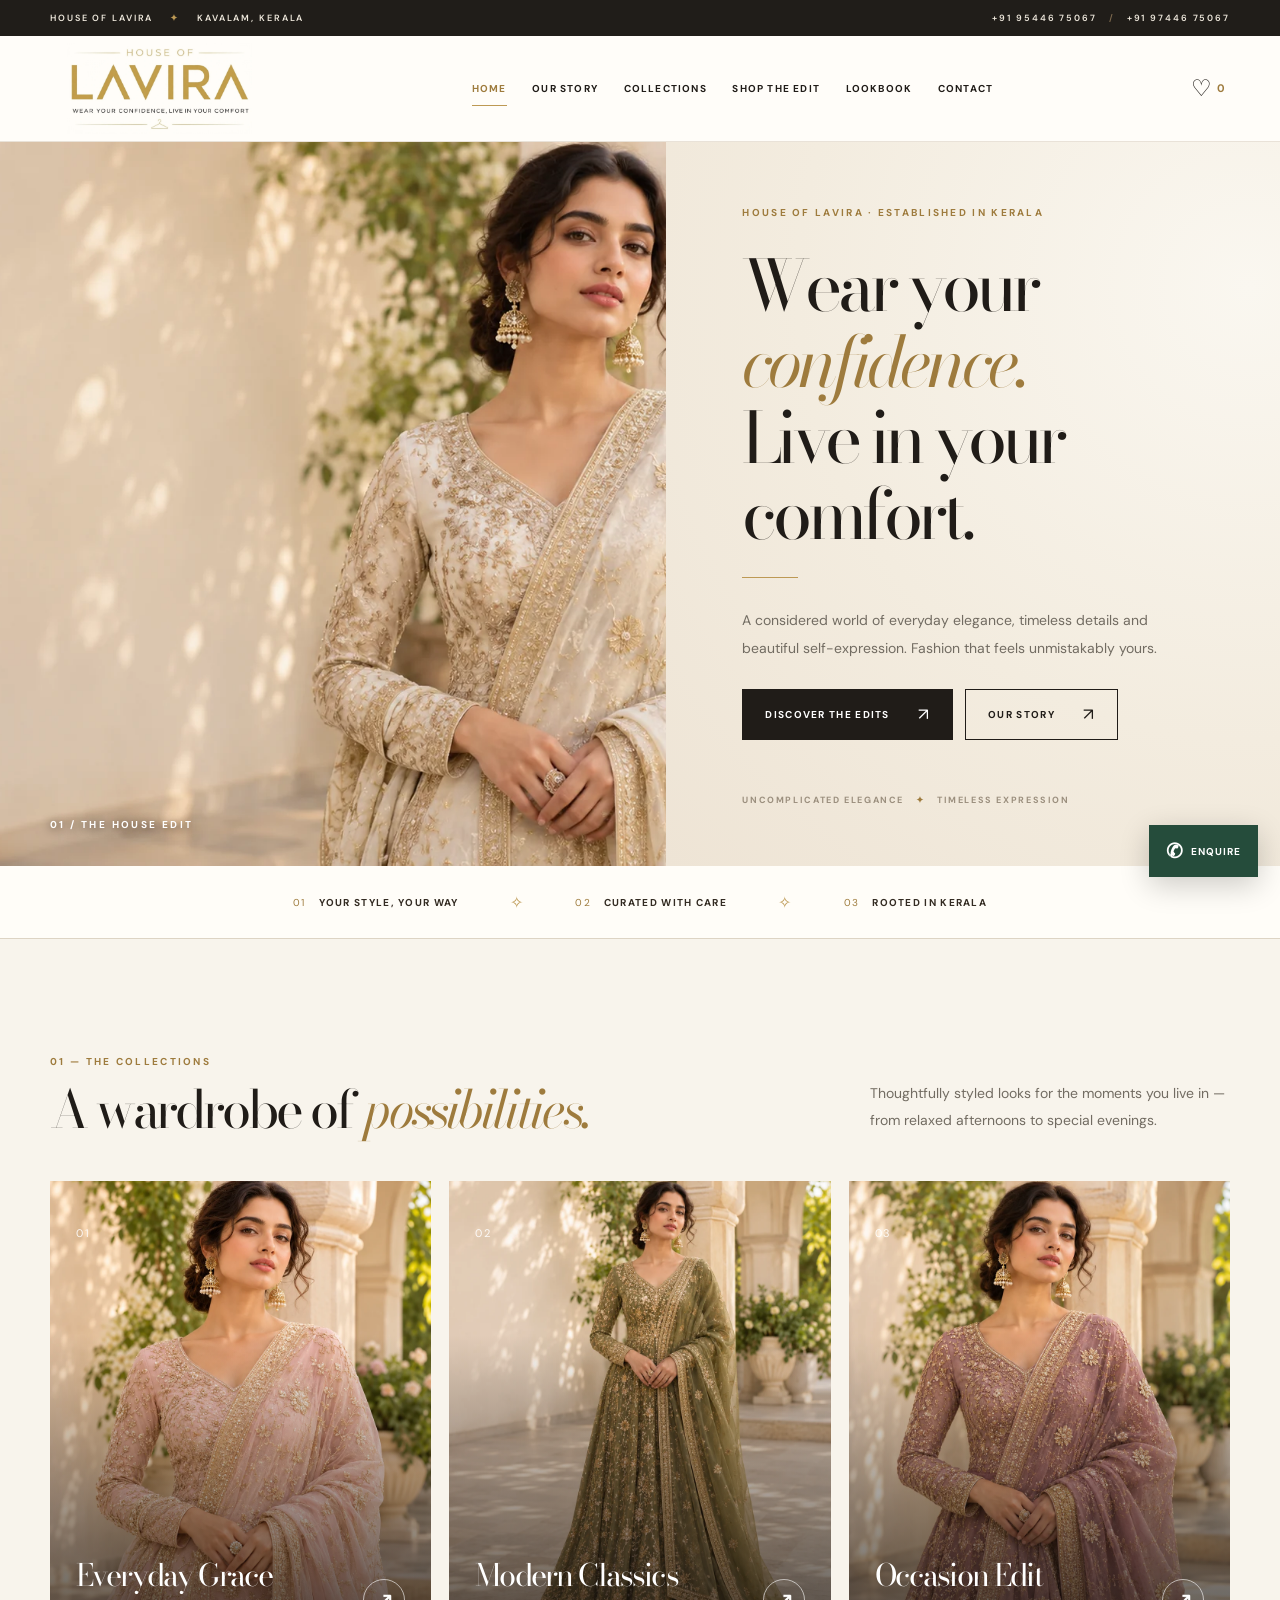
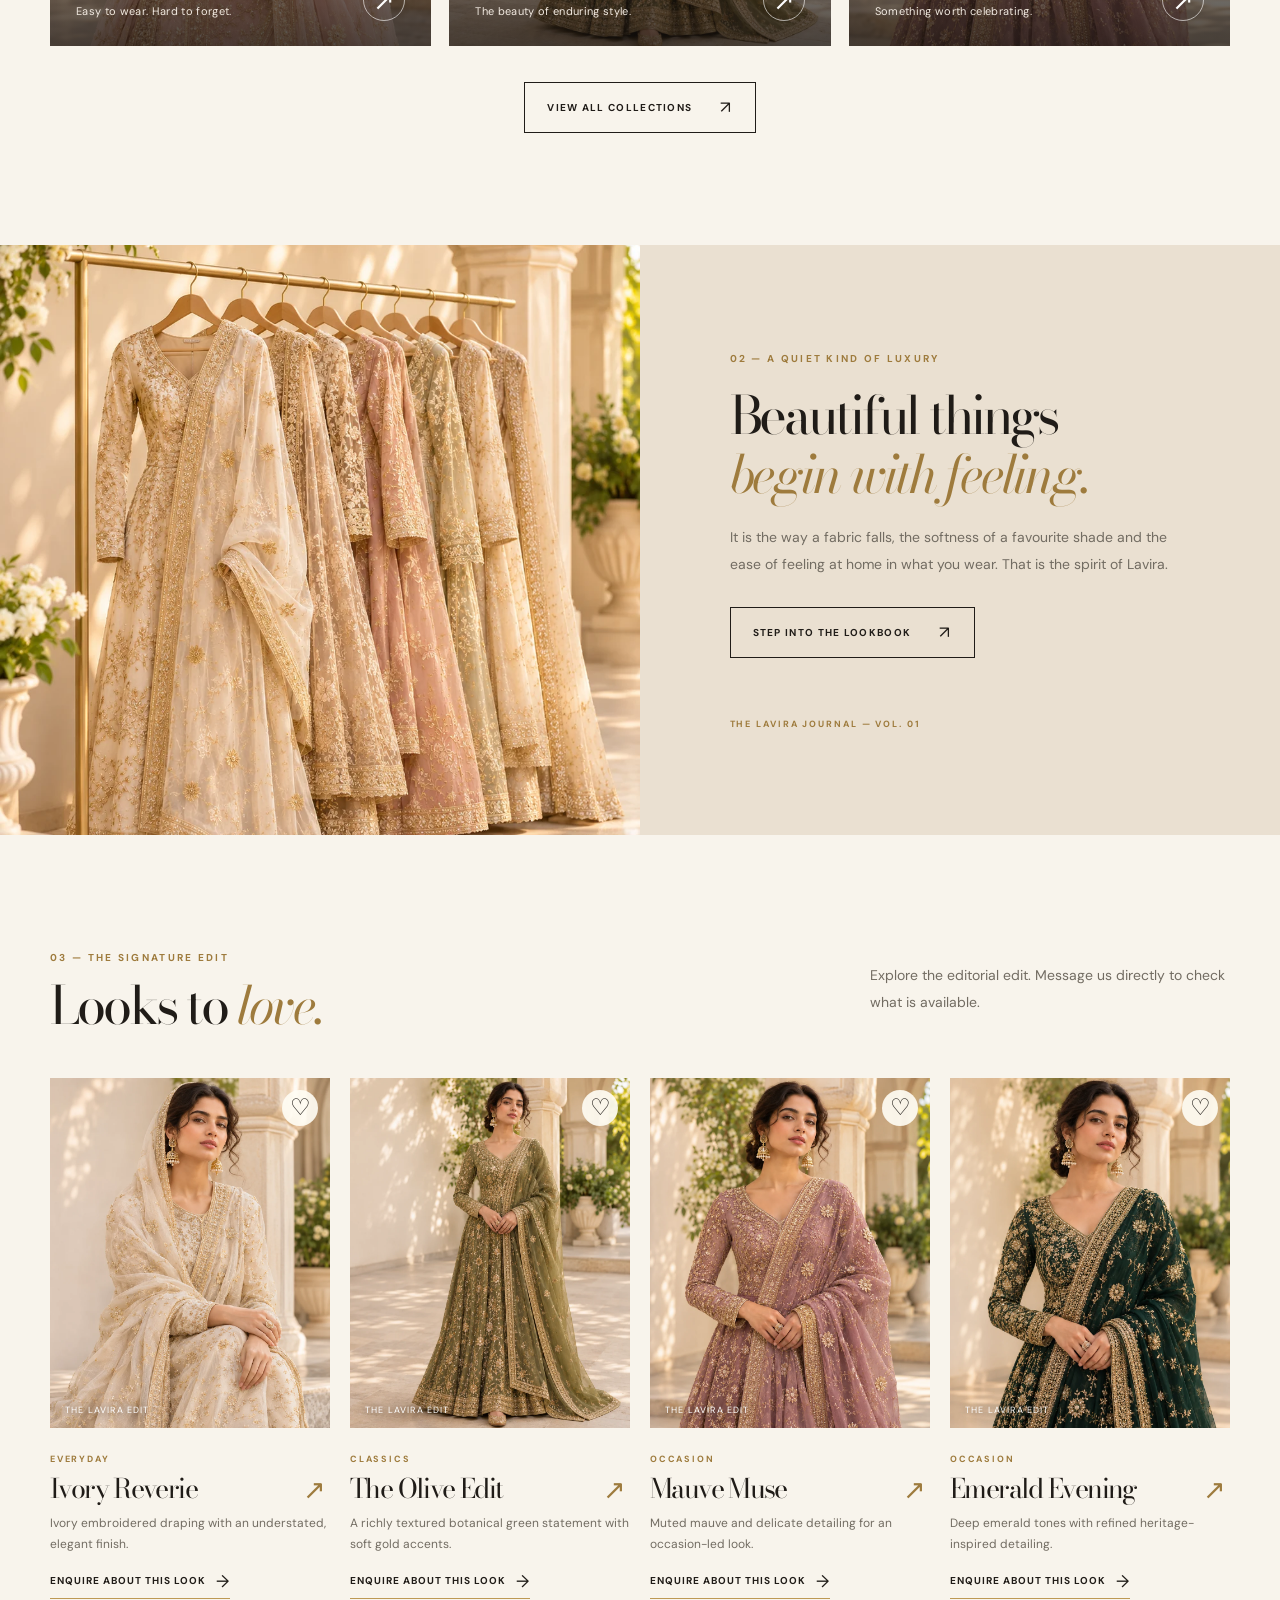
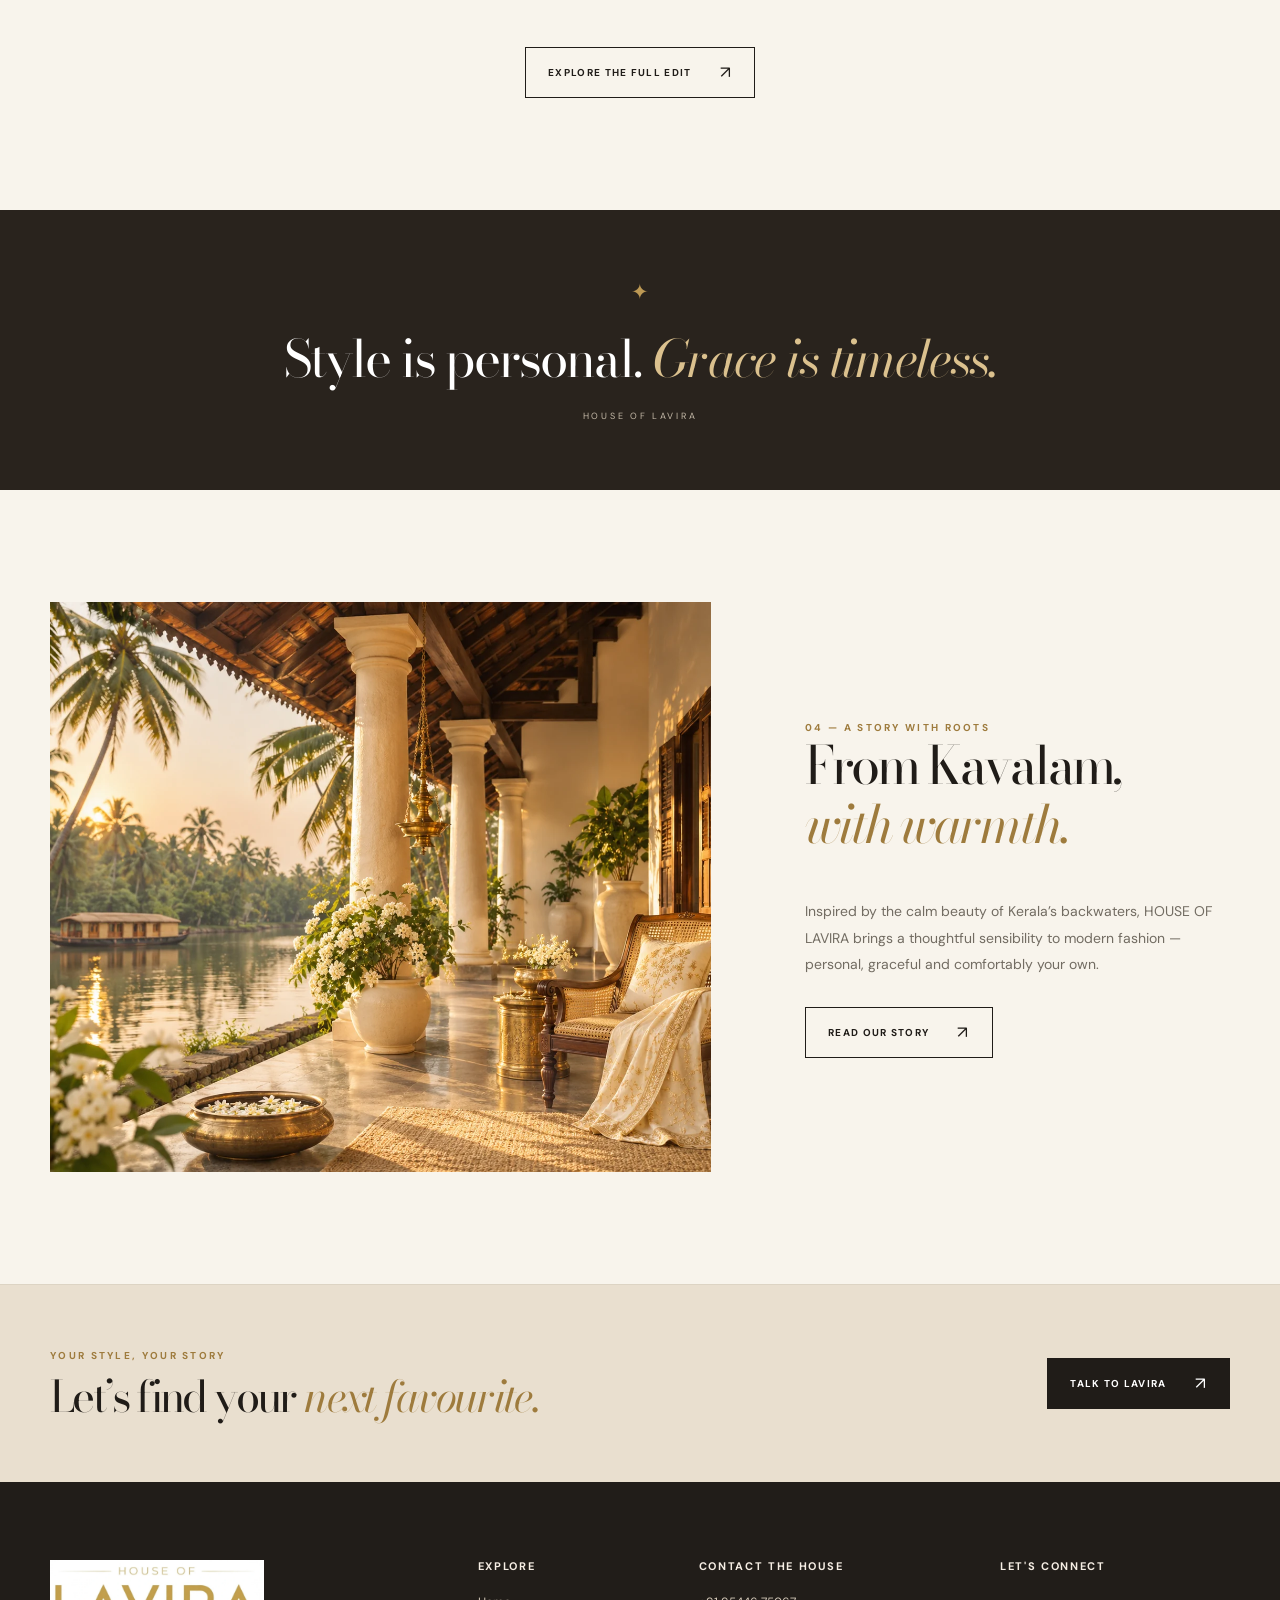
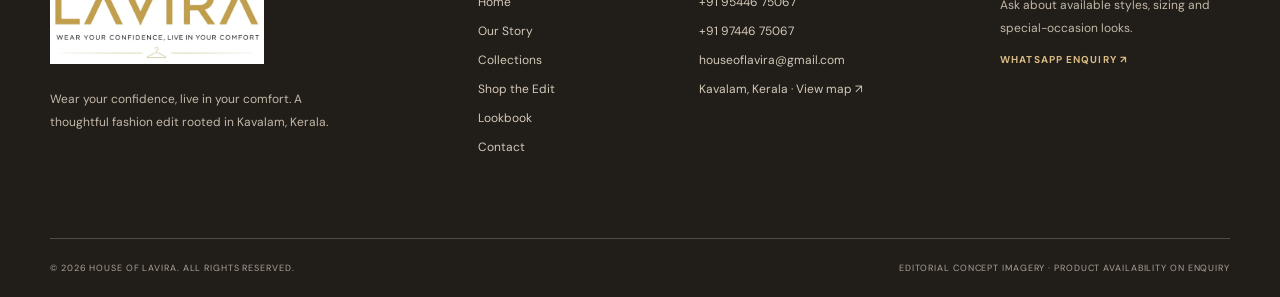
==== index.html @ 4196fe09 "Add files via upload" ====
<!doctype html><html lang="en"><head>
 <meta charset="utf-8"><meta name="viewport" content="width=device-width, initial-scale=1"><meta name="theme-color" content="#f8f4ec">
 <meta name="description" content="Discover the refined fashion edit of HOUSE OF LAVIRA, rooted in Kavalam, Kerala."><title>Wear Your Confidence, Live in Your Comfort · HOUSE OF LAVIRA</title>
 <link rel="icon" href="assets/favicon.png" type="image/png"><link rel="preconnect" href="https://fonts.googleapis.com"><link rel="preconnect" href="https://fonts.gstatic.com" crossorigin>
 <link href="https://fonts.googleapis.com/css2?family=Bodoni+Moda:ital,opsz,wght@0,6..96,400;0,6..96,500;0,6..96,600;1,6..96,400;1,6..96,500&family=DM+Sans:wght@400;500;600;700&display=swap" rel="stylesheet">
 <link rel="stylesheet" href="assets/style.css"><script src="assets/site.js" defer></script>
 </head><body data-page="home"><a class="skip" href="#main">Skip to content</a>
 <div class="announcement"><span>HOUSE OF LAVIRA <i>✦</i> KAVALAM, KERALA</span><span class="announcement-right"><a href="tel:+919544675067">+91 95446 75067</a><span class="announcement-sep">/</span><a href="tel:+919744675067">+91 97446 75067</a></span></div>
 <header class="site-header"><div class="shell header-inner">
 <a class="brand" href="index.html" aria-label="House of Lavira — Home"><img src="assets/lavira-logo.webp" alt="House of Lavira — Wear your confidence, live in your comfort" width="252" height="113"></a>
 <nav id="site-nav" class="nav" aria-label="Primary navigation"><a href="index.html" class="active" aria-current=page>Home</a><a href="about.html" class="" >Our Story</a><a href="collections.html" class="" >Collections</a><a href="shop.html" class="" >Shop the Edit</a><a href="lookbook.html" class="" >Lookbook</a><a href="contact.html" class="" >Contact</a></nav>
 <div class="header-actions"><a class="fav-nav" href="shop.html?favourites=1" aria-label="View saved looks" title="Saved looks">♡ <span id="fav-count">0</span></a><button type="button" class="menu-toggle" id="menu-toggle" aria-controls="site-nav" aria-expanded="false" aria-label="Open navigation"><span></span><span></span><span></span></button></div>
 </div></header><main id="main"><section class="home-hero">
 <div class="home-hero-photo"><img class="" src="assets/campaign.webp" alt="Woman in delicately embroidered ivory ethnic fashion, luxury editorial look" loading="eager" decoding="async" fetchpriority="high"><span class="hero-image-caption">01 / THE HOUSE EDIT</span></div>
 <div class="home-hero-copy"><div class="hero-copy-inner"><span class="eyebrow">HOUSE OF LAVIRA · ESTABLISHED IN KERALA</span><h1>Wear your <em>confidence.</em><br>Live in your comfort.</h1><div class="gold-line"></div><p>A considered world of everyday elegance, timeless details and beautiful self-expression. Fashion that feels unmistakably yours.</p><div class="button-row"><a class="btn btn--dark" href="collections.html">Discover the edits<span aria-hidden="true">↗</span></a><a class="btn btn--outline" href="about.html">Our story<span aria-hidden="true">↗</span></a></div><span class="hero-bottom">UNCOMPLICATED ELEGANCE <span>✦</span> TIMELESS EXPRESSION</span></div></div>
 </section>
 <div class="promise-bar"><span>01 <strong>YOUR STYLE, YOUR WAY</strong></span><i>✧</i><span>02 <strong>CURATED WITH CARE</strong></span><i>✧</i><span>03 <strong>ROOTED IN KERALA</strong></span></div>
 <section class="section shell home-collection"><div class="section-head"><div><span class="eyebrow">01 — THE COLLECTIONS</span><h2>A wardrobe of <em>possibilities.</em></h2></div><p>Thoughtfully styled looks for the moments you live in — from relaxed afternoons to special evenings.</p></div><div class="three-collections">
 <a class="collection-tile" href="shop.html?category=everyday"><div class="collection-tile-photo"><img class="" src="assets/blush.webp" alt="Everyday Grace editorial fashion image" loading="lazy" decoding="async" ></div><div class="collection-tile-overlay"><span class="number">01</span><div><h3>Everyday Grace</h3><p>Easy to wear. Hard to forget.</p></div><span class="circle-arrow" aria-hidden="true">↗</span></div></a>
 <a class="collection-tile" href="shop.html?category=classics"><div class="collection-tile-photo"><img class="" src="assets/olive.webp" alt="Modern Classics editorial fashion image" loading="lazy" decoding="async" ></div><div class="collection-tile-overlay"><span class="number">02</span><div><h3>Modern Classics</h3><p>The beauty of enduring style.</p></div><span class="circle-arrow" aria-hidden="true">↗</span></div></a>
 <a class="collection-tile" href="shop.html?category=occasion"><div class="collection-tile-photo"><img class="" src="assets/mauve.webp" alt="Occasion Edit editorial fashion image" loading="lazy" decoding="async" ></div><div class="collection-tile-overlay"><span class="number">03</span><div><h3>Occasion Edit</h3><p>Something worth celebrating.</p></div><span class="circle-arrow" aria-hidden="true">↗</span></div></a>
 </div><div class="section-action"><a class="btn btn--outline" href="collections.html">View all collections<span aria-hidden="true">↗</span></a></div></section>
 <section class="editorial-band"><div class="editorial-image"><img class="" src="assets/atelier.webp" alt="Warm cream and gold embroidered garments on a boutique rack" loading="lazy" decoding="async" ></div><div class="editorial-copy"><span class="eyebrow">02 — A QUIET KIND OF LUXURY</span><h2>Beautiful things<br><em>begin with feeling.</em></h2><p>It is the way a fabric falls, the softness of a favourite shade and the ease of feeling at home in what you wear. That is the spirit of Lavira.</p><a class="btn btn--outline" href="lookbook.html">Step into the lookbook<span aria-hidden="true">↗</span></a><span class="editorial-mark">THE LAVIRA JOURNAL — VOL. 01</span></div></section>
 <section class="section shell"><div class="section-head section-head--middle"><div><span class="eyebrow">03 — THE SIGNATURE EDIT</span><h2>Looks to <em>love.</em></h2></div><p>Explore the editorial edit. Message us directly to check what is available.</p></div><div class="product-row"><article class="product" data-id="ivory" data-category="everyday" data-name="ivory reverie" data-index="0">
 <div class="product-media"><img class="" src="assets/ivory.webp" alt="Concept editorial photograph for Ivory Reverie" loading="lazy" decoding="async" ><span class="product-kicker">THE LAVIRA EDIT</span><button class="heart" type="button" data-heart="ivory" aria-label="Save Ivory Reverie" aria-pressed="false">♡</button></div>
 <div class="product-content"><span class="product-type">everyday</span><div class="product-name-row"><h3>Ivory Reverie</h3><button type="button" class="quick" data-preview="ivory" aria-label="Preview Ivory Reverie">↗</button></div><p>Ivory embroidered draping with an understated, elegant finish.</p><a class="enquire-link" href="https://wa.me/919544675067?text=Hello%20House%20of%20Lavira%2C%20I%20would%20like%20to%20enquire%20about%20Ivory%20Reverie.%20Please%20share%20current%20availability%2C%20sizes%20and%20prices." target="_blank" rel="noopener noreferrer">Enquire about this look <span aria-hidden="true">→</span></a></div>
 </article><article class="product" data-id="olive" data-category="classics" data-name="the olive edit" data-index="1">
 <div class="product-media"><img class="" src="assets/olive.webp" alt="Concept editorial photograph for The Olive Edit" loading="lazy" decoding="async" ><span class="product-kicker">THE LAVIRA EDIT</span><button class="heart" type="button" data-heart="olive" aria-label="Save The Olive Edit" aria-pressed="false">♡</button></div>
 <div class="product-content"><span class="product-type">classics</span><div class="product-name-row"><h3>The Olive Edit</h3><button type="button" class="quick" data-preview="olive" aria-label="Preview The Olive Edit">↗</button></div><p>A richly textured botanical green statement with soft gold accents.</p><a class="enquire-link" href="https://wa.me/919544675067?text=Hello%20House%20of%20Lavira%2C%20I%20would%20like%20to%20enquire%20about%20The%20Olive%20Edit.%20Please%20share%20current%20availability%2C%20sizes%20and%20prices." target="_blank" rel="noopener noreferrer">Enquire about this look <span aria-hidden="true">→</span></a></div>
 </article><article class="product" data-id="mauve" data-category="occasion" data-name="mauve muse" data-index="2">
 <div class="product-media"><img class="" src="assets/mauve.webp" alt="Concept editorial photograph for Mauve Muse" loading="lazy" decoding="async" ><span class="product-kicker">THE LAVIRA EDIT</span><button class="heart" type="button" data-heart="mauve" aria-label="Save Mauve Muse" aria-pressed="false">♡</button></div>
 <div class="product-content"><span class="product-type">occasion</span><div class="product-name-row"><h3>Mauve Muse</h3><button type="button" class="quick" data-preview="mauve" aria-label="Preview Mauve Muse">↗</button></div><p>Muted mauve and delicate detailing for an occasion-led look.</p><a class="enquire-link" href="https://wa.me/919544675067?text=Hello%20House%20of%20Lavira%2C%20I%20would%20like%20to%20enquire%20about%20Mauve%20Muse.%20Please%20share%20current%20availability%2C%20sizes%20and%20prices." target="_blank" rel="noopener noreferrer">Enquire about this look <span aria-hidden="true">→</span></a></div>
 </article><article class="product" data-id="emerald" data-category="occasion" data-name="emerald evening" data-index="3">
 <div class="product-media"><img class="" src="assets/emerald.webp" alt="Concept editorial photograph for Emerald Evening" loading="lazy" decoding="async" ><span class="product-kicker">THE LAVIRA EDIT</span><button class="heart" type="button" data-heart="emerald" aria-label="Save Emerald Evening" aria-pressed="false">♡</button></div>
 <div class="product-content"><span class="product-type">occasion</span><div class="product-name-row"><h3>Emerald Evening</h3><button type="button" class="quick" data-preview="emerald" aria-label="Preview Emerald Evening">↗</button></div><p>Deep emerald tones with refined heritage-inspired detailing.</p><a class="enquire-link" href="https://wa.me/919544675067?text=Hello%20House%20of%20Lavira%2C%20I%20would%20like%20to%20enquire%20about%20Emerald%20Evening.%20Please%20share%20current%20availability%2C%20sizes%20and%20prices." target="_blank" rel="noopener noreferrer">Enquire about this look <span aria-hidden="true">→</span></a></div>
 </article></div><div class="section-action"><a class="btn btn--outline" href="shop.html">Explore the full edit<span aria-hidden="true">↗</span></a></div></section>
 <section class="quote-banner"><div class="shell quote-inner"><span class="small-star">✦</span><p>Style is personal. <em>Grace is timeless.</em></p><span>HOUSE OF LAVIRA</span></div></section>
 <section class="section shell home-story"><div class="home-story-photo"><img class="" src="assets/heritage.webp" alt="Sunlit Kerala-inspired heritage veranda by the backwaters" loading="lazy" decoding="async" ></div><div class="home-story-copy"><span class="eyebrow">04 — A STORY WITH ROOTS</span><h2>From Kavalam,<br><em>with warmth.</em></h2><p>Inspired by the calm beauty of Kerala’s backwaters, HOUSE OF LAVIRA brings a thoughtful sensibility to modern fashion — personal, graceful and comfortably your own.</p><a class="btn btn--outline" href="about.html">Read our story<span aria-hidden="true">↗</span></a></div></section></main><section class="bottom-cta" aria-label="Enquiries"><div class="shell bottom-cta-inner"><div><span class="eyebrow">Your style, your story</span><h2>Let’s find your <em>next favourite.</em></h2></div><a class="btn btn--dark" href="contact.html">Talk to Lavira<span aria-hidden="true">↗</span></a></div></section>
 <footer class="footer"><div class="shell footer-grid">
 <div class="footer-brand"><a href="index.html" aria-label="House of Lavira home"><img src="assets/lavira-logo.webp" alt="House of Lavira logo" width="250" height="112"></a><p>Wear your confidence, live in your comfort. A thoughtful fashion edit rooted in Kavalam, Kerala.</p></div>
 <div><h3>Explore</h3><a href="index.html">Home</a><a href="about.html">Our Story</a><a href="collections.html">Collections</a><a href="shop.html">Shop the Edit</a><a href="lookbook.html">Lookbook</a><a href="contact.html">Contact</a></div>
 <div><h3>Contact the house</h3><a href="tel:+919544675067">+91 95446 75067</a><a href="tel:+919744675067">+91 97446 75067</a><a href="mailto:houseoflavira@gmail.com">houseoflavira@gmail.com</a><a href="contact.html#location">Kavalam, Kerala · View map ↗</a></div>
 <div><h3>Let's connect</h3><p>Ask about available styles, sizing and special-occasion looks.</p><a class="footer-link" href="https://wa.me/919544675067?text=Hello%20House%20of%20Lavira%2C%20I%20would%20like%20to%20enquire%20about%20your%20collections." target="_blank" rel="noopener noreferrer">WhatsApp enquiry ↗</a></div>
 </div><div class="shell footer-bottom"><span>© 2026 HOUSE OF LAVIRA. ALL RIGHTS RESERVED.</span><span>Editorial concept imagery · Product availability on enquiry</span></div></footer>
 <a class="whatsapp" href="https://wa.me/919544675067?text=Hello%20House%20of%20Lavira%2C%20I%20would%20like%20to%20enquire." target="_blank" rel="noopener noreferrer" aria-label="Chat with House of Lavira on WhatsApp"><span aria-hidden="true">✆</span><span>ENQUIRE</span></a>
 <div class="toast" id="toast" role="status" aria-live="polite"></div></body></html>
---- assets/style.css ----
:root{
 --ink:#201c18;--ink2:#332b22;--cream:#f8f4ec;--warm:#eee7da;--paper:#fffdf8;
 --gold:#bd9954;--gold-dark:#9e7b3d;--muted:#726c62;--line:#ddd4c4;--white:#fff;
 --serif:'Bodoni Moda','Didot','Times New Roman',serif;--sans:'DM Sans','Helvetica Neue',Arial,sans-serif;
 --shell:1380px;
}
*{box-sizing:border-box}
html{scroll-behavior:smooth}
body{margin:0;background:var(--cream);color:var(--ink);font-family:var(--sans);font-size:14px;-webkit-font-smoothing:antialiased}
img{max-width:100%;display:block}
a{color:inherit;text-decoration:none}
button,input,select,textarea{font:inherit}
button{cursor:pointer}
input,select,textarea{color:var(--ink)}
button, a, input, textarea, select { -webkit-tap-highlight-color:transparent; }
:focus-visible{outline:2px solid var(--gold-dark);outline-offset:4px}
[hidden]{display:none!important}
.shell{width:min(calc(100% - 100px),var(--shell));margin-inline:auto}
h1,h2,h3,p{margin-top:0}
h1,h2,h3{font-family:var(--serif);font-weight:400;letter-spacing:-.06em}
h1{font-size:clamp(58px,5.4vw,102px);line-height:1.08}
h2{font-size:clamp(40px,4.1vw,72px);line-height:1.13}
h3{font-size:29px;line-height:1.22}
h1 em,h2 em,h3 em{font-weight:400;color:var(--gold-dark)}
p{line-height:1.9;color:var(--muted)}
.eyebrow{display:inline-block;font-weight:700;letter-spacing:.23em;font-size:10px;text-transform:uppercase;color:var(--gold-dark);line-height:1.6}
.sr-only{position:absolute;width:1px;height:1px;padding:0;margin:-1px;overflow:hidden;clip:rect(0,0,0,0);white-space:nowrap;border:0}
.skip{position:absolute;top:-100px;left:20px;background:var(--paper);padding:10px;z-index:9999}.skip:focus{top:10px}
.announcement{min-height:36px;padding:8px 50px;background:#201d19;color:#eee8dc;display:flex;align-items:center;justify-content:space-between;gap:16px;text-transform:uppercase;font-size:9px;font-weight:600;letter-spacing:.21em}
.announcement i{font-style:normal;color:var(--gold);margin:0 13px}.announcement-right{display:flex;gap:12px;align-items:center}.announcement a:hover{color:#ead1a1}.announcement-sep{color:#806c50}
.site-header{height:106px;background:rgba(255,253,249,.96);position:sticky;top:0;z-index:20;border-bottom:1px solid #e9e2d8;backdrop-filter:blur(16px)}
.header-inner{height:100%;display:flex;align-items:center;gap:20px;justify-content:space-between}
.brand{display:flex;align-items:center;flex:none;width:224px}
.brand img{width:220px;height:91px;object-fit:contain;mix-blend-mode:multiply}
.nav{display:flex;align-items:center;gap:clamp(17px,2vw,34px);height:100%;justify-content:center}
.nav a{position:relative;white-space:nowrap;font-weight:700;text-transform:uppercase;letter-spacing:.12em;font-size:10px;padding:11px 0}
.nav a:after{content:'';position:absolute;left:0;right:100%;bottom:0;height:1px;background:var(--gold);transition:right .2s}
.nav a:hover,.nav a.active{color:var(--gold-dark)}.nav a:hover:after,.nav a.active:after{right:0}
.header-actions{display:flex;align-items:center;gap:12px}
.fav-nav{display:inline-flex;align-items:center;gap:5px;font-family:var(--sans);font-size:23px;line-height:1}
.fav-nav span{font-size:11px;color:var(--gold-dark);font-weight:700;min-width:13px}
.menu-toggle{display:none;background:none;border:0;padding:9px;width:38px;height:38px;flex-direction:column;justify-content:center;gap:5px}
.menu-toggle span{display:block;width:23px;height:1.5px;background:var(--ink)}
.btn{min-height:48px;display:inline-flex;align-items:center;justify-content:space-between;gap:28px;padding:16px 22px;border:1px solid var(--ink);text-transform:uppercase;letter-spacing:.13em;font-size:10px;font-weight:700;transition:all .22s ease}
.btn span{font-size:17px;line-height:1;font-weight:400}
.btn--dark{color:#fff;background:var(--ink)}.btn--dark:hover{color:var(--ink);background:transparent}
.btn--outline{background:transparent;color:var(--ink)}.btn--outline:hover{background:var(--ink);color:#fff}
.button-row{display:flex;flex-wrap:wrap;gap:12px}
.gold-line{width:56px;height:1px;background:var(--gold);margin:25px 0 28px}
.home-hero{min-height:635px;display:grid;grid-template-columns:52% 48%;background:#f1eadf}
.home-hero-photo{position:relative;min-height:635px;overflow:hidden}
.home-hero-photo img{width:100%;height:100%;object-fit:cover;object-position:center 31%}
.hero-image-caption{position:absolute;bottom:35px;left:50px;color:#fff;text-shadow:0 1px 10px #241b16;letter-spacing:.24em;font-size:10px;font-weight:700}
.home-hero-copy{display:flex;align-items:center;justify-content:center;background:radial-gradient(circle at 95% 20%,#faf7f0 0,#f3ecdf 55%,#eee4d5 100%);padding:60px clamp(35px,6vw,105px)}
.hero-copy-inner{max-width:605px}
.home-hero-copy h1{margin:27px 0 0;font-size:clamp(52px,5.5vw,95px);letter-spacing:-.07em}
.home-hero-copy p{max-width:475px;margin-bottom:27px;font-size:14px;line-height:2}
.hero-bottom{display:block;margin-top:54px;font-size:9px;letter-spacing:.18em;color:#9b8f7e;font-weight:700}.hero-bottom span{margin:0 8px;color:var(--gold-dark)}
.promise-bar{display:flex;align-items:center;justify-content:center;gap:clamp(20px,4vw,65px);border-bottom:1px solid var(--line);background:var(--paper);padding:24px 20px;font-size:10px;color:var(--gold-dark);letter-spacing:.13em}
.promise-bar span{display:flex;gap:13px;align-items:center}.promise-bar strong{color:var(--ink2);font-size:10px}.promise-bar i{font:16px var(--serif);font-style:normal;color:var(--gold)}
.section{padding-block:112px}
.section-head{display:flex;justify-content:space-between;align-items:end;gap:38px;margin-bottom:42px}
.section-head h2{margin:10px 0 0}.section-head p{max-width:360px;margin-bottom:6px}
.section-head--middle{align-items:center}
.three-collections{display:grid;grid-template-columns:repeat(3,minmax(0,1fr));gap:18px}
.collection-tile{position:relative;display:block;min-height:465px;overflow:hidden;background:#e1d9cb;color:white}
.collection-tile-photo{position:absolute;inset:0}.collection-tile-photo img{width:100%;height:100%;object-fit:cover;transition:transform .65s cubic-bezier(.2,.8,.2,1)}
.collection-tile:hover img{transform:scale(1.045)}
.collection-tile:after{content:'';position:absolute;inset:33% 0 0;background:linear-gradient(transparent,rgba(20,17,14,.73));pointer-events:none}
.collection-tile-overlay{position:absolute;bottom:25px;left:26px;right:26px;z-index:2;display:flex;align-items:end;gap:15px}
.collection-tile-overlay .number{position:absolute;top:-330px;left:0;color:#fff;opacity:.9;font-size:11px;letter-spacing:.14em}
.collection-tile-overlay div{flex:1}.collection-tile-overlay h3{margin:0 0 7px;color:#fff;font-size:clamp(27px,2.4vw,40px)}
.collection-tile-overlay p{font-size:11px;letter-spacing:.03em;color:#f2eae1;margin:0}
.circle-arrow{font:26px var(--serif);width:42px;height:42px;display:grid;place-items:center;border:1px solid #fff9;border-radius:50%}
.section-action{text-align:center;margin-top:36px}
.editorial-band{display:grid;grid-template-columns:50% 50%;min-height:590px;background:#eae0d1}
.editorial-image{height:590px;overflow:hidden}.editorial-image img{width:100%;height:100%;object-fit:cover;object-position:center 40%}
.editorial-copy{display:flex;flex-direction:column;align-items:start;justify-content:center;padding:70px clamp(55px,7vw,130px)}
.editorial-copy h2{margin:19px 0 20px}.editorial-copy p{max-width:500px;margin-bottom:30px}
.editorial-mark{display:block;margin-top:60px;letter-spacing:.21em;text-transform:uppercase;font-size:9px;font-weight:700;color:var(--gold-dark)}
.product-row{display:grid;grid-template-columns:repeat(4,minmax(0,1fr));gap:20px}
.product{min-width:0;display:block}
.product-media{position:relative;overflow:hidden;background:#e5dfd4;aspect-ratio:4/5}
.product-media>img{height:100%;width:100%;object-fit:cover;transition:transform .5s}
.product:hover .product-media>img{transform:scale(1.035)}
.product-kicker{position:absolute;bottom:12px;left:15px;letter-spacing:.13em;font-size:9px;color:white;text-shadow:0 1px 10px #333}
.heart{position:absolute;right:12px;top:12px;border:0;width:36px;height:36px;display:grid;place-items:center;background:#fffdf5e8;font-size:23px;line-height:1;border-radius:50%;color:var(--ink);z-index:1}
.heart[aria-pressed="true"]{color:#b15f66}
.product-content{padding:20px 0 12px}
.product-type{text-transform:uppercase;font-size:9px;letter-spacing:.2em;color:var(--gold-dark);font-weight:700}
.product-name-row{display:flex;align-items:center;justify-content:space-between;gap:7px;margin:7px 0}
.product-name-row h3{margin:0;font-size:clamp(25px,2.1vw,33px)}
.product-name-row .quick{background:transparent;border:0;font:27px var(--serif);padding:0 4px;color:var(--gold-dark);line-height:1}
.product-content p{font-size:12px;line-height:1.8;margin:0 0 14px;min-height:42px}
.enquire-link{display:inline-flex;justify-content:space-between;gap:10px;align-items:center;border-bottom:1px solid var(--gold);padding-bottom:6px;font-size:10px;text-transform:uppercase;font-weight:700;letter-spacing:.1em}
.enquire-link span{font-size:17px;font-weight:400}.enquire-link:hover{color:var(--gold-dark)}
.quote-banner{background:#29231d;padding:68px 20px;color:#fff;text-align:center}
.quote-inner{display:flex;flex-direction:column;align-items:center;gap:14px}.quote-inner p{font:400 clamp(28px,4vw,58px) var(--serif);letter-spacing:-.04em;color:#fff;margin:0;line-height:1.5}.quote-inner p em{color:#dbc18e}
.quote-inner>span:last-child{font-size:9px;letter-spacing:.3em;color:#c4b9a8}.small-star{color:var(--gold);font-size:21px}
.home-story{display:grid;grid-template-columns:56% 1fr;gap:8%;align-items:center}
.home-story-photo{height:570px;overflow:hidden}.home-story-photo img{width:100%;height:100%;object-fit:cover}
.home-story-copy p{max-width:430px;margin:23px 0 29px}
.page-hero{padding:105px 0 94px;background:#eee7da;text-align:center}
.page-hero h1{font-size:clamp(60px,6.5vw,116px);margin:16px auto 20px;line-height:1.1}
.page-hero p{max-width:695px;margin:0 auto}
.page-hero--photo{padding:0;background:#eee6d9;text-align:left}
.page-hero-inner{display:grid;grid-template-columns:49% 51%;min-height:460px;align-items:center}
.page-hero-inner>div:first-child{padding:64px 65px 70px 0}
.page-hero-inner h1{font-size:clamp(52px,5vw,84px);margin:20px 0 24px}
.page-hero-inner p{margin:0}
.page-hero-image{height:460px;overflow:hidden}.page-hero-image img{width:100%;height:100%;object-fit:cover}
.story-section{display:grid;grid-template-columns:46% 1fr;gap:10%;align-items:center}
.story-portrait{height:640px;overflow:hidden}.story-portrait img{width:100%;height:100%;object-fit:cover}
.story-intro h2{margin:20px 0 26px}.story-intro p{margin-bottom:17px}
.signature{font:400 28px var(--serif);letter-spacing:.01em;margin-top:35px;border-top:1px solid var(--gold);padding-top:20px;display:inline-block}.signature span{display:block;font:10px var(--sans);letter-spacing:.18em;color:var(--gold-dark);margin-top:10px}
.values-section{background:#2a251f;color:#fff;padding:90px 0 100px}
.values-section .eyebrow{color:#d8bc81}.values-section h2{margin:13px 0 40px}.values-section h2 em{color:#d8bc81}
.values-row{display:grid;grid-template-columns:repeat(3,1fr);gap:45px}
.values-row article{border-top:1px solid #80715f;padding-top:25px}.values-row article>span{color:#d8bc81;font-size:11px;letter-spacing:.15em}.values-row h3{font-size:35px;margin:24px 0 10px}.values-row p{color:#ddd4c6;margin:0;max-width:350px}
.about-end{display:grid;grid-template-columns:1fr 47%;gap:10%;align-items:center}.about-end p{max-width:470px;margin:25px 0}.about-end img{width:100%;height:510px;object-fit:cover}
.filters{display:flex;justify-content:center;gap:9px;flex-wrap:wrap;margin-bottom:38px}
.filter{background:transparent;color:var(--ink);border:1px solid #c8beab;padding:12px 21px;min-height:43px;font-size:10px;letter-spacing:.13em;text-transform:uppercase;font-weight:700}
.filter.active,.filter:hover{background:var(--ink);color:#fff;border-color:var(--ink)}
.collections-grid{display:grid;grid-template-columns:repeat(3,minmax(0,1fr));gap:19px}
.collections-grid .collection-tile{min-height:480px}
.collection-end{padding:75px 0;background:#e6dac8;text-align:center}.collection-end h2{margin:14px 0}.collection-end p{margin-bottom:24px}
.shop-heading{display:flex;align-items:center;justify-content:space-between;gap:20px;margin-bottom:34px}.catalog-note{color:#8c8173;font-size:11px;line-height:1.6}
.shop-layout{display:grid;grid-template-columns:225px minmax(0,1fr);gap:55px}
.shop-sidebar{align-self:start;border-top:1px solid var(--line);padding-top:20px;position:sticky;top:135px}
.sidebar-header{display:flex;justify-content:space-between;align-items:center;margin-bottom:24px}.sidebar-header h2{font-size:29px;margin:0}.clear-filters{border:0;background:none;font-size:11px;text-decoration:underline;color:var(--gold-dark)}
.shop-filters{border:0;padding:0;margin:0 0 25px;display:grid;gap:15px}.shop-filters legend{font-size:11px;text-transform:uppercase;letter-spacing:.15em;font-weight:700;margin-bottom:18px}.shop-filters label,.saved-filter label{display:flex;align-items:center;gap:11px;cursor:pointer;color:#514b44}.shop-filters input,.saved-filter input{accent-color:var(--gold-dark);width:16px;height:16px}
.saved-filter{border-top:1px solid var(--line);padding:23px 0;font-size:13px}
.sidebar-help{background:#efe6d8;padding:22px;margin-top:12px}.sidebar-help span{font-size:10px;letter-spacing:.12em;color:var(--gold-dark);font-weight:700}.sidebar-help p{font-size:12px;margin:10px 0}.sidebar-help a{font-size:11px;text-decoration:underline;text-underline-offset:4px}
.shop-toolbar{display:flex;justify-content:space-between;align-items:center;gap:24px;margin-bottom:24px}
.shop-toolbar>span{color:var(--muted);font-size:12px;white-space:nowrap}.shop-toolbar>div{display:flex;gap:10px;align-items:center}
.shop-toolbar input,.shop-toolbar select{border:1px solid #d8cebd;background:#fffdf8;min-height:40px;padding:9px 12px;border-radius:0;outline-color:var(--gold)}
.shop-toolbar input{width:240px}.shop-toolbar select{max-width:150px}
.shop-grid{display:grid;grid-template-columns:repeat(3,minmax(0,1fr));gap:23px 18px}
.no-results{text-align:center;padding:40px;background:#f2e8d9}
.preview-dialog{border:0;padding:0;width:min(920px,calc(100vw - 30px));max-width:none;background:var(--paper);box-shadow:0 24px 85px #0005;position:fixed}
.preview-dialog::backdrop,.lightbox::backdrop{background:#0f0b09bd}
.dialog-layout{display:grid;grid-template-columns:50% 50%;min-height:580px}.dialog-layout>img{height:100%;width:100%;object-fit:cover;max-height:650px}
.dialog-copy{padding:70px 48px;display:flex;flex-direction:column;justify-content:center;align-items:start}.dialog-copy h2{font-size:50px;margin:20px 0}.dialog-copy .btn{margin-top:22px}
.dialog-close,.lightbox-close{position:absolute;z-index:2;right:15px;top:12px;width:40px;height:40px;border:0;background:#f8f3e9;font-size:25px}
.lookbook-section .section-head p{max-width:435px}
.lookbook-grid{display:grid;grid-template-columns:1.2fr 1fr 1fr;grid-template-rows:385px 385px 385px;gap:14px}
.lookbook-item{position:relative;background:#ded5c6;border:0;padding:0;text-align:left;overflow:hidden;min-width:0;min-height:0}
.lookbook-item--1{grid-row:span 2}.lookbook-item--3{grid-column:span 1}.lookbook-item--4{grid-column:span 1}.lookbook-item--5{grid-column:span 1}.lookbook-item--6{grid-column:span 2}
.lookbook-item img{height:100%;width:100%;object-fit:cover;transition:transform .45s}
.lookbook-item:hover img{transform:scale(1.04)}
.lookbook-item:after{content:'';position:absolute;inset:55% 0 0;background:linear-gradient(transparent,#0c0907a6)}
.lookbook-item>span{position:absolute;z-index:1;left:24px;right:18px;bottom:21px;color:#fff;display:flex;flex-direction:column;gap:7px}
.lookbook-item strong{font:400 clamp(23px,2.3vw,34px) var(--serif)}
.lookbook-item em{font:11px var(--sans);font-style:normal;color:#f0e6d9}
.lookbook-statement{background:#e4dacb;text-align:center;padding:90px 20px}.lookbook-statement h2{margin:20px 0 28px}
.lightbox{width:min(920px,calc(100vw - 30px));max-height:90vh;max-width:none;border:0;padding:15px;background:var(--paper);text-align:center}
.lightbox img{max-height:75vh;width:100%;object-fit:contain}.lightbox p{font:28px var(--serif);color:var(--ink);margin:10px 0 0}
.contact-section{display:grid;grid-template-columns:43% 1fr;gap:11%}
.contact-left>p{margin-bottom:29px;max-width:420px}.contact-left h2{margin:14px 0 22px}
.contact-method{border-top:1px solid var(--line);padding:21px 0;margin:0}.contact-method>span{display:block;color:var(--gold-dark);text-transform:uppercase;letter-spacing:.17em;font-size:10px;font-weight:700;margin-bottom:11px}.contact-method a{display:block;font:400 clamp(16px,1.7vw,22px) var(--serif);margin:6px 0}.contact-method a:hover{color:var(--gold-dark)}.contact-method p{margin:0}
.contact-left>.btn{margin-top:24px}.contact-form-card{background:#fffdf8;border:1px solid #e2d9cb;padding:47px 52px}
.contact-form-card h2{margin:13px 0}.contact-form-card>p{margin-bottom:25px;font-size:12px}
.contact-form-card label{display:block;text-transform:uppercase;font-size:10px;letter-spacing:.1em;font-weight:700;margin:19px 0 8px}
.contact-form-card input,.contact-form-card select,.contact-form-card textarea{display:block;border:1px solid #dfd5c5;background:transparent;padding:13px 15px;width:100%;border-radius:0;outline-color:var(--gold)}
.contact-form-card input::placeholder,.contact-form-card textarea::placeholder{color:#a9a092}
.form-row{display:grid;grid-template-columns:1fr 1fr;gap:16px}.contact-form-card .btn{margin-top:23px}
.form-status{font-size:12px;margin-top:10px}.location-section{background:#eee5d7;padding:84px 0}
.location-section iframe{width:100%;height:405px;border:0;filter:grayscale(.2)}
.location-section code{font-size:12px;background:#e6dac6;padding:3px 6px}
.map-link{display:inline-block;margin-top:18px;text-transform:uppercase;font-size:10px;letter-spacing:.15em;text-decoration:underline;text-underline-offset:6px;font-weight:700}
.bottom-cta{background:#e9dfcf;border-top:1px solid var(--line);padding:60px 0}
.bottom-cta-inner{display:flex;justify-content:space-between;align-items:center;gap:40px}.bottom-cta h2{font-size:clamp(34px,3.4vw,60px);margin:8px 0 0}
.footer{background:#211d19;color:#f6eee4;padding:78px 0 0}
.footer-grid{display:grid;grid-template-columns:1.6fr .7fr 1.05fr 1fr;gap:60px}
.footer-grid h3{font-family:var(--sans);font-size:11px;text-transform:uppercase;letter-spacing:.15em;font-weight:700;margin-bottom:21px}
.footer-grid a:not(.footer-brand a){display:block;font-size:12px;color:#d4c9b9;margin:13px 0;overflow-wrap:anywhere}
.footer-grid a:hover{color:#fff}.footer-grid p{color:#c4b9a9;font-size:12px;margin-top:10px}
.footer-brand img{background:#fffefb;width:214px;height:auto;max-height:115px;object-fit:contain}.footer-brand p{max-width:290px;margin-top:24px}
.footer-grid .footer-link{color:#d9bb84!important;text-transform:uppercase;letter-spacing:.11em;font-size:10px!important;font-weight:700}
.footer-bottom{margin-top:70px;border-top:1px solid #514b43;display:flex;justify-content:space-between;gap:20px;padding:23px 0;color:#aea395;font-size:9px;letter-spacing:.1em;text-transform:uppercase}
.whatsapp{position:fixed;right:22px;bottom:23px;z-index:15;display:flex;align-items:center;gap:7px;background:#254c3b;color:#fff;padding:13px 17px;font-size:10px;letter-spacing:.1em;font-weight:700;box-shadow:0 8px 30px #0003}.whatsapp span:first-child{font-size:20px}
.toast{position:fixed;bottom:85px;right:20px;background:var(--ink);color:#fff;padding:13px 18px;z-index:50;display:none;max-width:300px;font-size:12px;line-height:1.5}
@media(max-width:1250px){
 .shell{width:min(calc(100% - 70px),var(--shell))}
 .nav{gap:16px}.nav a{font-size:9px}
 .brand{width:189px}.brand img{width:188px;height:auto}
 .home-hero-copy{padding-inline:55px}
 .footer-grid{gap:35px}.shop-layout{gap:34px}
}
@media(max-width:990px){
 .site-header{height:86px}.shell{width:calc(100% - 48px)}
 .brand{width:175px}.brand img{width:174px}
 .menu-toggle{display:flex}
 .nav{display:none;position:absolute;top:86px;left:0;right:0;height:auto;max-height:calc(100vh - 86px);overflow:auto;flex-direction:column;align-items:stretch;gap:0;background:#fffdf8;border-bottom:1px solid var(--line);padding:16px 24px 24px}
 .nav.open{display:flex}.nav a{font-size:12px;padding:14px 10px;border-bottom:1px solid var(--line)}.nav a:after{display:none}
 .home-hero{grid-template-columns:50% 50%}.home-hero-photo{min-height:550px}.home-hero-copy{padding:50px 32px}.home-hero-copy h1{font-size:clamp(43px,5.1vw,67px)}.hero-bottom{margin-top:36px}
 .section{padding-block:80px}.section-head{align-items:start}
 .three-collections{gap:12px}.collection-tile{min-height:360px}.collection-tile-overlay{left:16px;right:16px}.collection-tile-overlay h3{font-size:28px}.collection-tile-overlay .circle-arrow{width:34px;height:34px}
 .product-row{grid-template-columns:repeat(2,minmax(0,1fr))}.editorial-copy{padding:50px 35px}
 .page-hero-inner{min-height:390px}.page-hero-image{height:390px}.page-hero-inner>div:first-child{padding-right:35px}
 .story-section{gap:6%}.story-portrait{height:560px}.collections-grid{gap:12px}.collections-grid .collection-tile{min-height:370px}
 .shop-layout{grid-template-columns:180px minmax(0,1fr);gap:22px}.shop-grid{grid-template-columns:repeat(2,minmax(0,1fr))}
 .lookbook-grid{grid-template-rows:320px 320px 320px}
 .contact-section{grid-template-columns:1fr 1.15fr;gap:5%}.contact-form-card{padding:32px}
 .footer-grid{grid-template-columns:1.4fr 1fr 1fr;gap:30px}.footer-grid>div:last-child{grid-column:2 / span 2}
}
@media(max-width:700px){
 .shell{width:calc(100% - 36px)}
 .announcement{padding-inline:18px;justify-content:center}.announcement-right{display:none}
 .site-header{height:75px}.brand{width:159px}.brand img{width:156px}.nav{top:75px;max-height:calc(100vh - 75px)}
 .home-hero{display:flex;flex-direction:column}.home-hero-photo{height:400px;min-height:0;order:1}.home-hero-copy{order:2;padding:58px 22px 56px}.home-hero-copy h1{font-size:clamp(50px,11vw,78px)}.hero-image-caption{left:18px;bottom:18px}.hero-bottom{margin-top:32px}
 .promise-bar{gap:12px;justify-content:space-around;padding:18px 5px}.promise-bar i{display:none}.promise-bar span{flex-direction:column;gap:5px;font-size:9px;align-items:center;text-align:center}.promise-bar strong{font-size:8px}
 .section{padding-block:70px}.section-head{flex-direction:column;gap:15px;margin-bottom:28px}.section-head p{max-width:560px}.three-collections{grid-template-columns:1fr;gap:16px}.collection-tile{min-height:480px}.collection-tile-overlay h3{font-size:34px}
 .editorial-band{grid-template-columns:1fr}.editorial-image{height:390px}.editorial-copy{padding:60px 25px}.editorial-mark{margin-top:35px}
 .product-row{gap:14px 12px}.product-name-row h3{font-size:25px}.product-content p{font-size:11px}
 .home-story{grid-template-columns:1fr;gap:35px}.home-story-photo{height:400px}.home-story-copy p{margin:18px 0 25px}
 .page-hero{padding:76px 0 70px}.page-hero h1{font-size:clamp(52px,11vw,75px)}
 .page-hero-inner{display:flex;flex-direction:column-reverse}.page-hero-image{width:100%;height:270px}.page-hero-inner>div:first-child{padding:50px 0 60px;width:100%}
 .story-section,.about-end{grid-template-columns:1fr}.story-portrait{height:465px}.story-intro{padding-top:30px}.values-row{grid-template-columns:1fr;gap:30px}.values-row article{padding-top:18px}.values-row h3{margin:13px 0 8px}
 .about-end{gap:40px}.about-end img{height:370px}
 .collections-grid{grid-template-columns:1fr 1fr;gap:12px}.collections-grid .collection-tile{min-height:350px}.collections-grid .collection-tile-overlay{left:13px;right:13px;bottom:16px}.collections-grid .collection-tile h3{font-size:23px}.collections-grid .collection-tile p{font-size:10px}.collections-grid .circle-arrow{display:none}
 .shop-layout{grid-template-columns:1fr}.shop-sidebar{position:static;display:grid;grid-template-columns:1fr 1fr;gap:6px 14px;padding:15px;border:1px solid var(--line)}.sidebar-header{grid-column:1/-1}.shop-filters{grid-column:1/-1;display:flex;flex-wrap:wrap;gap:10px 16px}.shop-filters legend{width:100%;margin-bottom:9px}.saved-filter{border:0;padding:9px 0}.sidebar-help{margin:0;padding:14px;grid-column:1/-1}.sidebar-help p{margin:5px 0}
 .shop-heading{align-items:start;flex-direction:column;gap:8px}.shop-toolbar{align-items:stretch;flex-direction:column;gap:12px}.shop-toolbar>div{width:100%}.shop-toolbar input{flex:1;min-width:0}.shop-toolbar select{max-width:140px}
 .lookbook-grid{grid-template-columns:1fr 1fr;grid-template-rows:340px 270px 270px 270px}.lookbook-item--1{grid-column:span 2;grid-row:span 1}.lookbook-item--6{grid-column:span 2}.lookbook-item strong{font-size:23px}.lookbook-item>span{left:13px;right:13px;bottom:13px}
 .contact-section{grid-template-columns:1fr;gap:42px}.contact-form-card{padding:27px 20px}
 .bottom-cta-inner{flex-direction:column;align-items:start;gap:20px}.footer-grid{grid-template-columns:1fr 1fr}.footer-grid>div:first-child{grid-column:1/-1}.footer-grid>div:last-child{grid-column:1/-1}.footer-bottom{flex-direction:column;margin-top:50px}
}
@media(max-width:420px){
 .shell{width:calc(100% - 30px)}.hero-copy-inner .btn{width:100%}.button-row{gap:8px}
 .product-row,.shop-grid{grid-template-columns:repeat(2,minmax(0,1fr));gap:20px 10px}
 .product-media{aspect-ratio:3/4}.product-kicker{font-size:7px;left:7px;bottom:8px}.heart{width:30px;height:30px;font-size:19px;right:8px;top:8px}
 .product-content{padding-top:12px}.product-name-row h3{font-size:22px}.enquire-link{font-size:8px;letter-spacing:.05em;line-height:1.4}.product-content p{font-size:10px;min-height:0}
 .collections-grid{grid-template-columns:1fr}.collections-grid .collection-tile{min-height:420px}.collections-grid .collection-tile h3{font-size:30px}.collections-grid .circle-arrow{display:grid}
 .form-row{grid-template-columns:1fr;gap:0}
 .footer-grid{gap:25px}.whatsapp{right:12px;bottom:12px;padding:11px 12px}
 .dialog-layout{grid-template-columns:1fr}.dialog-layout>img{height:280px}.dialog-copy{padding:30px 20px}.dialog-copy h2{font-size:37px}
}
@media(prefers-reduced-motion:reduce){html{scroll-behavior:auto}*,*:before,*:after{transition-duration:.01ms!important;animation-duration:.01ms!important}}
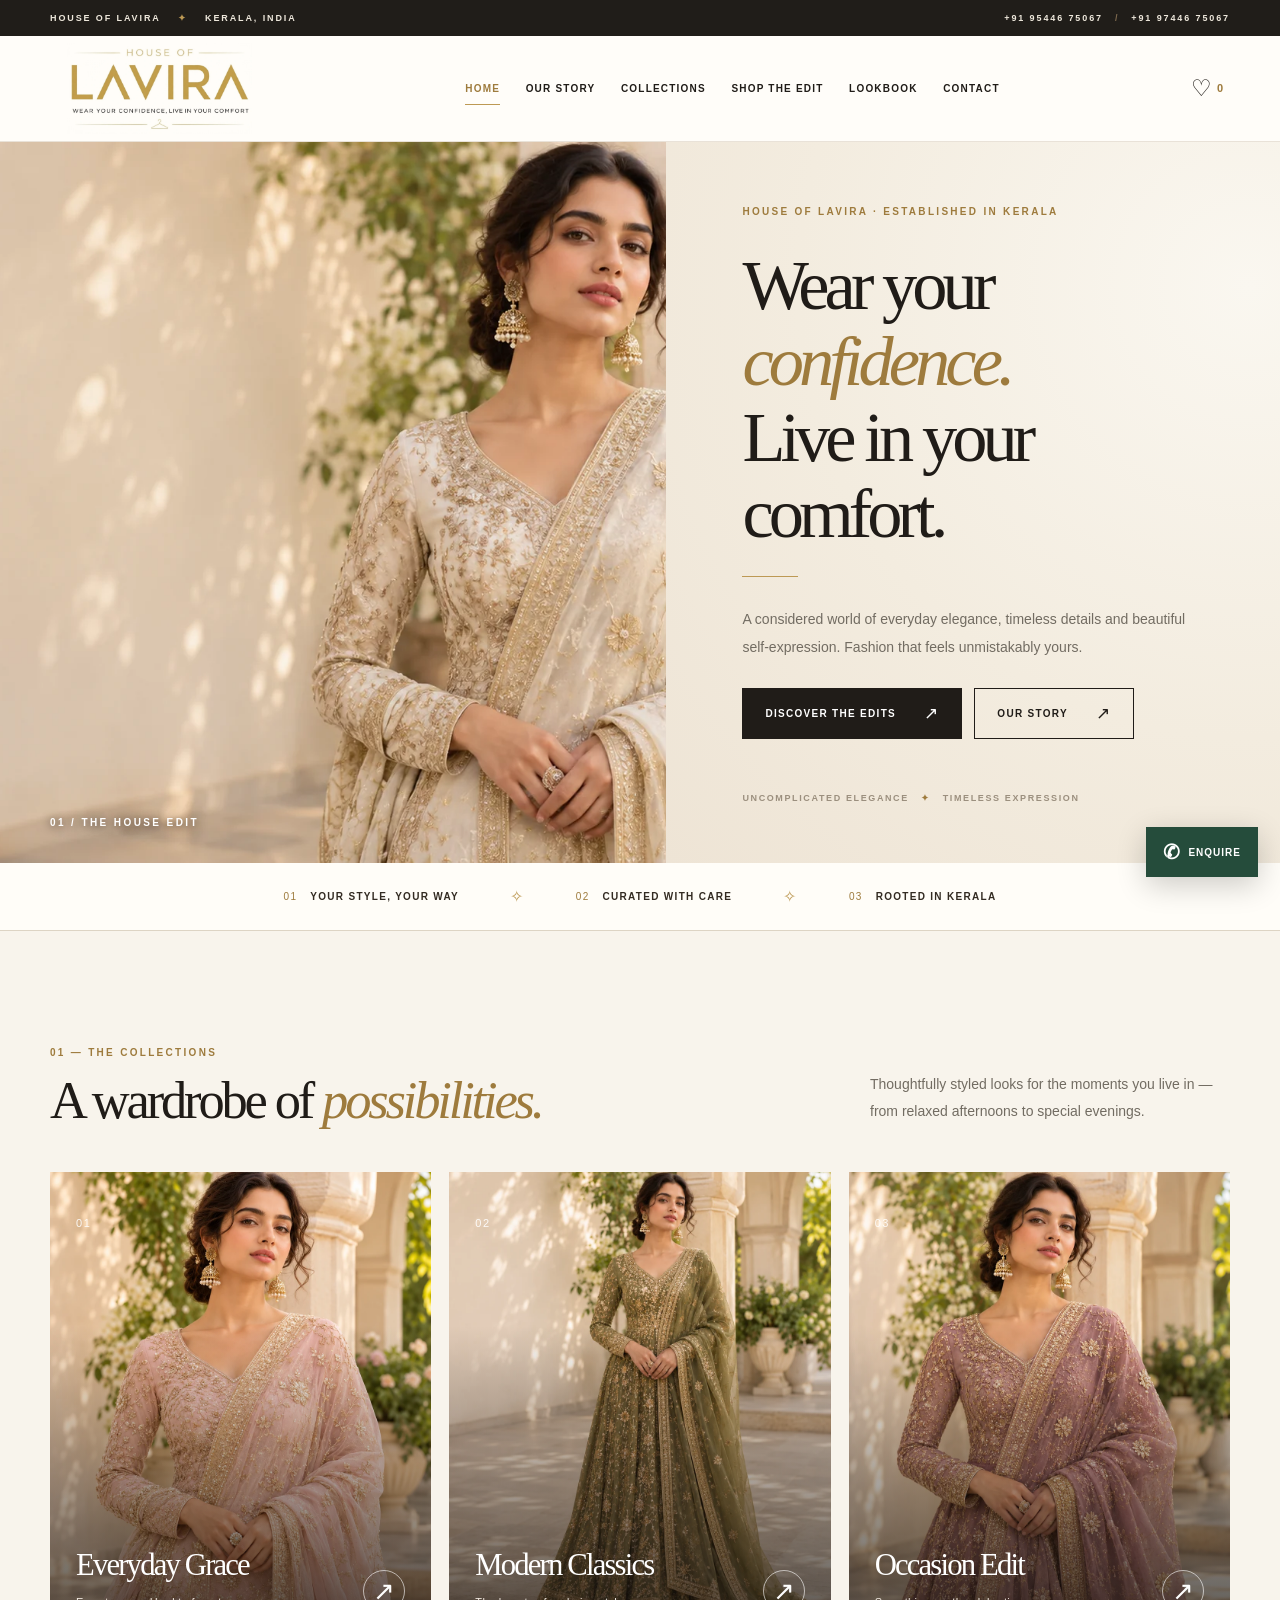
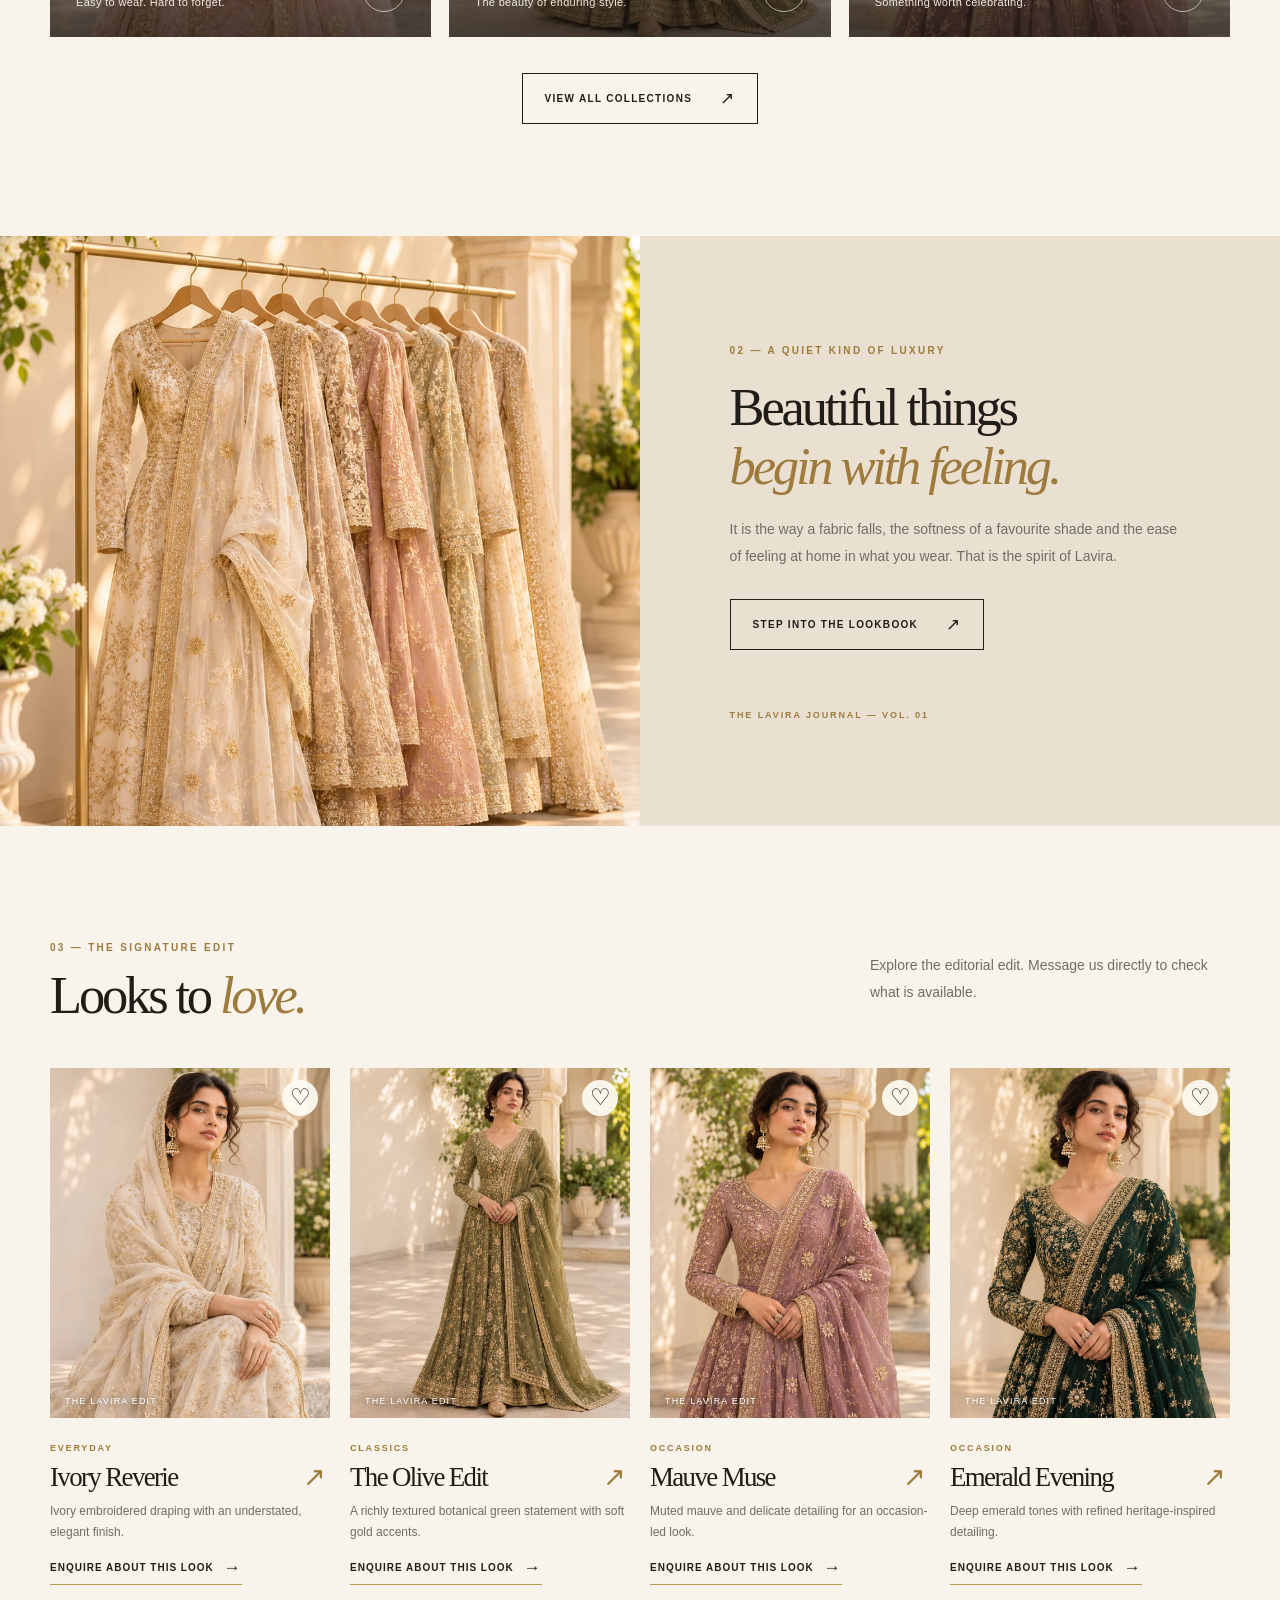
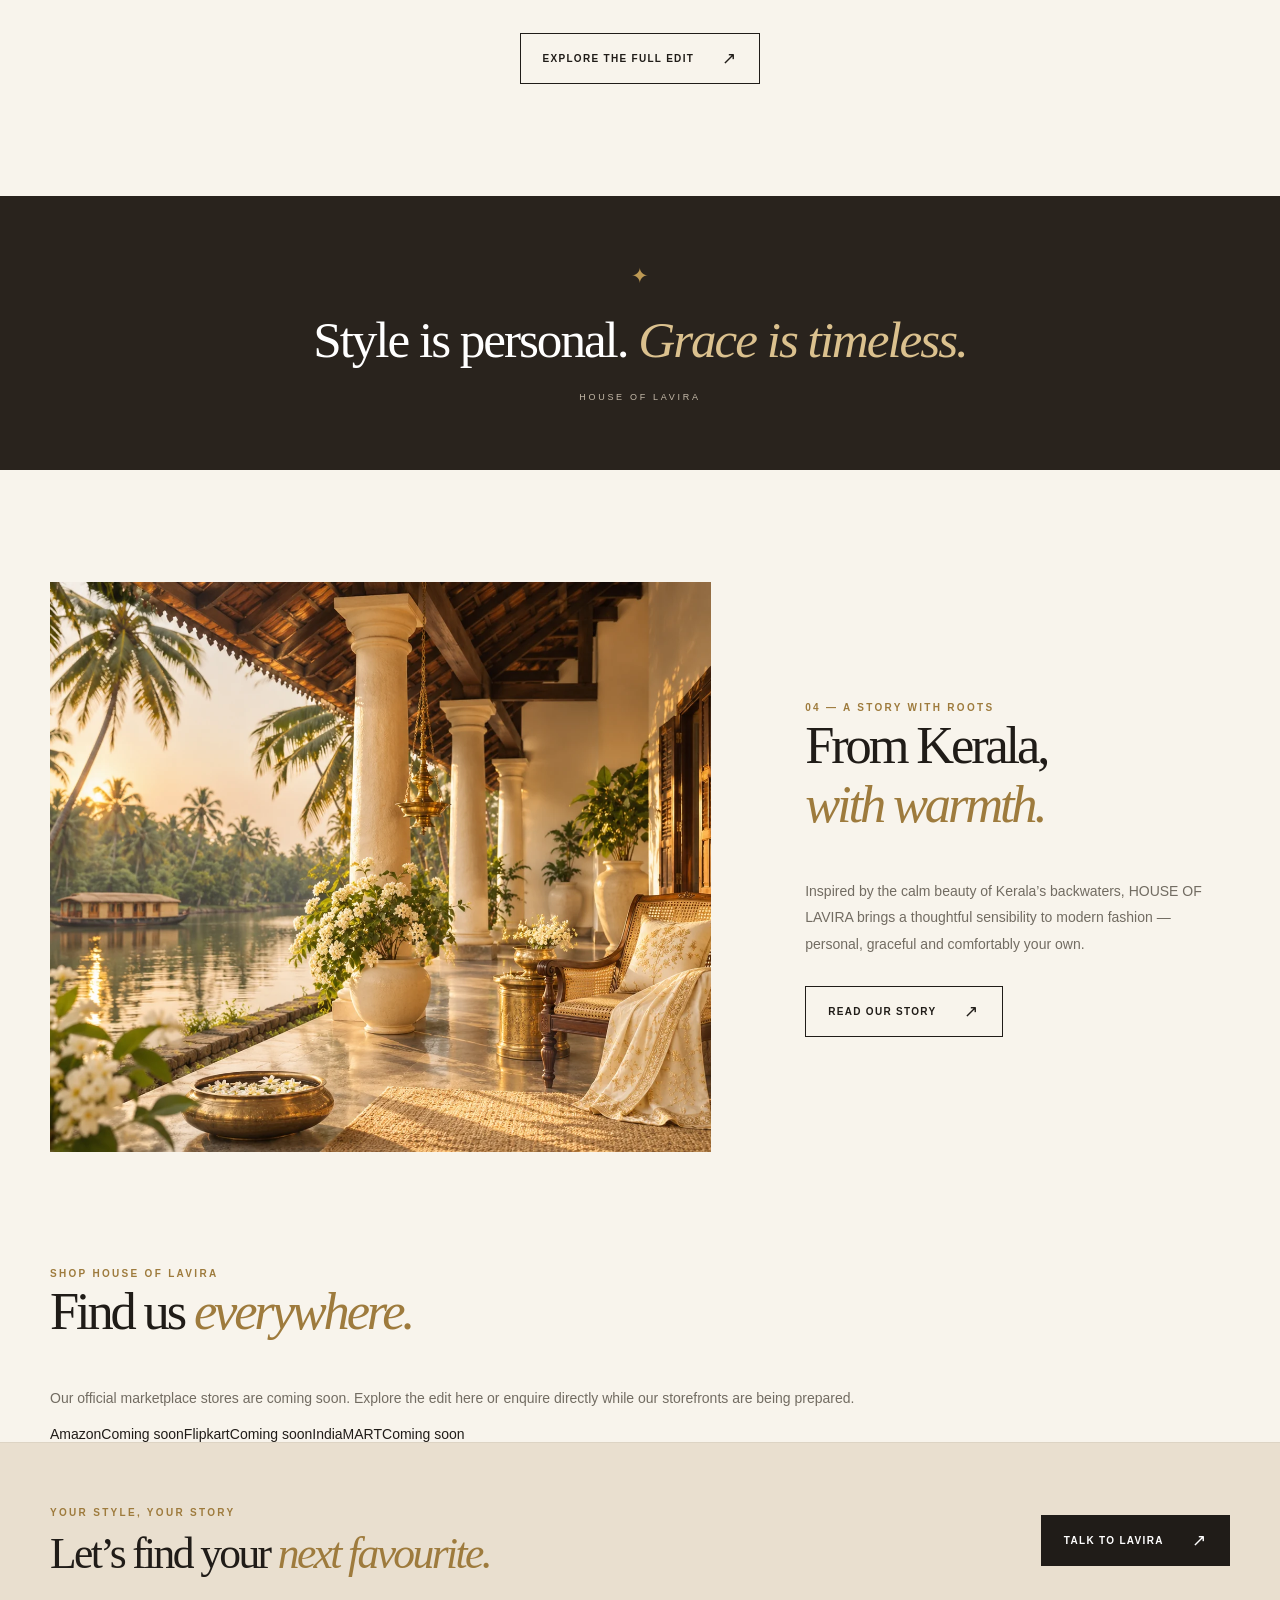
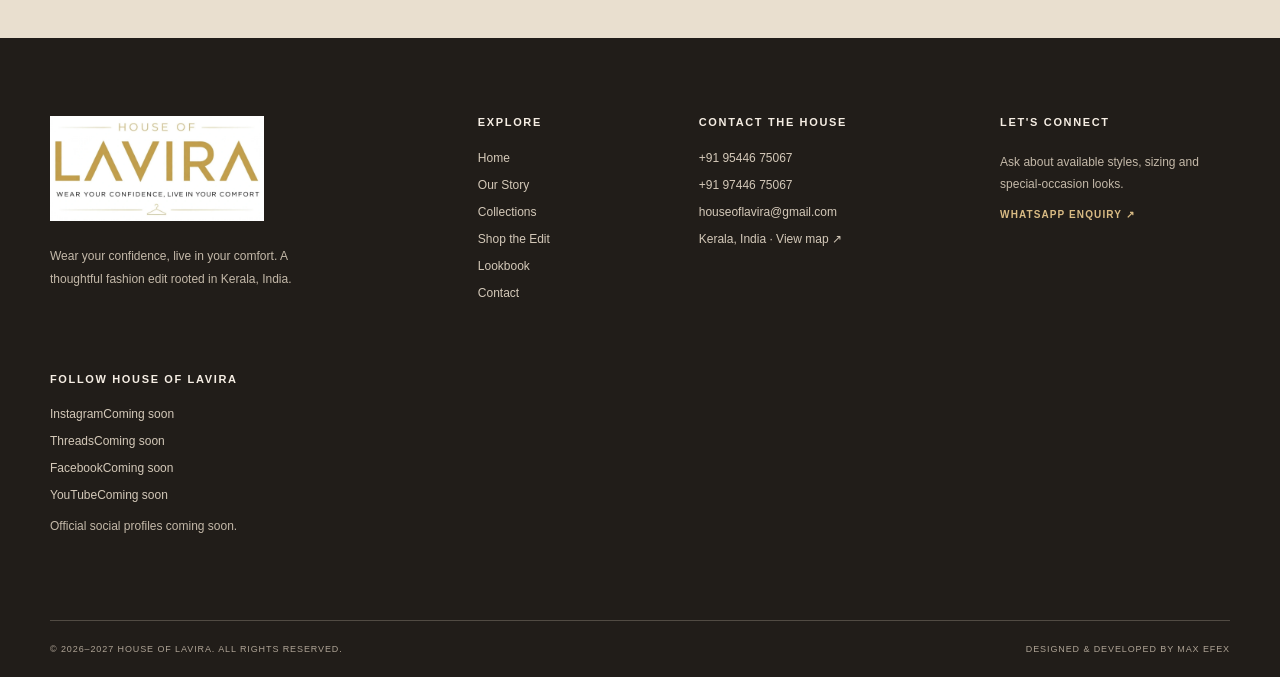
==== commit 2258625c: "Add files via upload" ====
--- a/index.html
+++ b/index.html
@@ -1,11 +1,11 @@
 <!doctype html><html lang="en"><head>
  <meta charset="utf-8"><meta name="viewport" content="width=device-width, initial-scale=1"><meta name="theme-color" content="#f8f4ec">
- <meta name="description" content="Discover the refined fashion edit of HOUSE OF LAVIRA, rooted in Kavalam, Kerala."><title>Wear Your Confidence, Live in Your Comfort · HOUSE OF LAVIRA</title>
+ <meta name="description" content="Discover the refined fashion edit of HOUSE OF LAVIRA, rooted in Kerala, India."><title>Wear Your Confidence, Live in Your Comfort · HOUSE OF LAVIRA</title>
  <link rel="icon" href="assets/favicon.png" type="image/png"><link rel="preconnect" href="https://fonts.googleapis.com"><link rel="preconnect" href="https://fonts.gstatic.com" crossorigin>
- <link href="https://fonts.googleapis.com/css2?family=Bodoni+Moda:ital,opsz,wght@0,6..96,400;0,6..96,500;0,6..96,600;1,6..96,400;1,6..96,500&family=DM+Sans:wght@400;500;600;700&display=swap" rel="stylesheet">
+ <link href="https://fonts.googleapis.com/css2?family=Inter:wght@400;500;600;700&family=Libre+Baskerville:ital,wght@0,400;0,700;1,400;1,700&display=swap" rel="stylesheet">
  <link rel="stylesheet" href="assets/style.css"><script src="assets/site.js" defer></script>
  </head><body data-page="home"><a class="skip" href="#main">Skip to content</a>
- <div class="announcement"><span>HOUSE OF LAVIRA <i>✦</i> KAVALAM, KERALA</span><span class="announcement-right"><a href="tel:+919544675067">+91 95446 75067</a><span class="announcement-sep">/</span><a href="tel:+919744675067">+91 97446 75067</a></span></div>
+ <div class="announcement"><span>HOUSE OF LAVIRA <i>✦</i> KERALA, INDIA</span><span class="announcement-right"><a href="tel:+919544675067">+91 95446 75067</a><span class="announcement-sep">/</span><a href="tel:+919744675067">+91 97446 75067</a></span></div>
  <header class="site-header"><div class="shell header-inner">
  <a class="brand" href="index.html" aria-label="House of Lavira — Home"><img src="assets/lavira-logo.webp" alt="House of Lavira — Wear your confidence, live in your comfort" width="252" height="113"></a>
  <nav id="site-nav" class="nav" aria-label="Primary navigation"><a href="index.html" class="active" aria-current=page>Home</a><a href="about.html" class="" >Our Story</a><a href="collections.html" class="" >Collections</a><a href="shop.html" class="" >Shop the Edit</a><a href="lookbook.html" class="" >Lookbook</a><a href="contact.html" class="" >Contact</a></nav>
@@ -35,12 +35,12 @@
  <div class="product-content"><span class="product-type">occasion</span><div class="product-name-row"><h3>Emerald Evening</h3><button type="button" class="quick" data-preview="emerald" aria-label="Preview Emerald Evening">↗</button></div><p>Deep emerald tones with refined heritage-inspired detailing.</p><a class="enquire-link" href="https://wa.me/919544675067?text=Hello%20House%20of%20Lavira%2C%20I%20would%20like%20to%20enquire%20about%20Emerald%20Evening.%20Please%20share%20current%20availability%2C%20sizes%20and%20prices." target="_blank" rel="noopener noreferrer">Enquire about this look <span aria-hidden="true">→</span></a></div>
  </article></div><div class="section-action"><a class="btn btn--outline" href="shop.html">Explore the full edit<span aria-hidden="true">↗</span></a></div></section>
  <section class="quote-banner"><div class="shell quote-inner"><span class="small-star">✦</span><p>Style is personal. <em>Grace is timeless.</em></p><span>HOUSE OF LAVIRA</span></div></section>
- <section class="section shell home-story"><div class="home-story-photo"><img class="" src="assets/heritage.webp" alt="Sunlit Kerala-inspired heritage veranda by the backwaters" loading="lazy" decoding="async" ></div><div class="home-story-copy"><span class="eyebrow">04 — A STORY WITH ROOTS</span><h2>From Kavalam,<br><em>with warmth.</em></h2><p>Inspired by the calm beauty of Kerala’s backwaters, HOUSE OF LAVIRA brings a thoughtful sensibility to modern fashion — personal, graceful and comfortably your own.</p><a class="btn btn--outline" href="about.html">Read our story<span aria-hidden="true">↗</span></a></div></section></main><section class="bottom-cta" aria-label="Enquiries"><div class="shell bottom-cta-inner"><div><span class="eyebrow">Your style, your story</span><h2>Let’s find your <em>next favourite.</em></h2></div><a class="btn btn--dark" href="contact.html">Talk to Lavira<span aria-hidden="true">↗</span></a></div></section>
+ <section class="section shell home-story"><div class="home-story-photo"><img class="" src="assets/heritage.webp" alt="Sunlit Kerala-inspired heritage veranda by the backwaters" loading="lazy" decoding="async" ></div><div class="home-story-copy"><span class="eyebrow">04 — A STORY WITH ROOTS</span><h2>From Kerala,<br><em>with warmth.</em></h2><p>Inspired by the calm beauty of Kerala’s backwaters, HOUSE OF LAVIRA brings a thoughtful sensibility to modern fashion — personal, graceful and comfortably your own.</p><a class="btn btn--outline" href="about.html">Read our story<span aria-hidden="true">↗</span></a></div></section><section class="marketplaces-section" aria-labelledby="marketplace-heading"><div class="shell"><span class="eyebrow">SHOP HOUSE OF LAVIRA</span><h2 id="marketplace-heading">Find us <em>everywhere.</em></h2><p>Our official marketplace stores are coming soon. Explore the edit here or enquire directly while our storefronts are being prepared.</p><div class="marketplace-grid"><a class="external-account" data-account="amazon" aria-disabled="true"><span class="account-label">Amazon</span><span class="account-status">Coming soon</span></a><a class="external-account" data-account="flipkart" aria-disabled="true"><span class="account-label">Flipkart</span><span class="account-status">Coming soon</span></a><a class="external-account" data-account="indiamart" aria-disabled="true"><span class="account-label">IndiaMART</span><span class="account-status">Coming soon</span></a></div></div></section></main><section class="bottom-cta" aria-label="Enquiries"><div class="shell bottom-cta-inner"><div><span class="eyebrow">Your style, your story</span><h2>Let’s find your <em>next favourite.</em></h2></div><a class="btn btn--dark" href="contact.html">Talk to Lavira<span aria-hidden="true">↗</span></a></div></section>
  <footer class="footer"><div class="shell footer-grid">
- <div class="footer-brand"><a href="index.html" aria-label="House of Lavira home"><img src="assets/lavira-logo.webp" alt="House of Lavira logo" width="250" height="112"></a><p>Wear your confidence, live in your comfort. A thoughtful fashion edit rooted in Kavalam, Kerala.</p></div>
+ <div class="footer-brand"><a href="index.html" aria-label="House of Lavira home"><img src="assets/lavira-logo.webp" alt="House of Lavira logo" width="250" height="112"></a><p>Wear your confidence, live in your comfort. A thoughtful fashion edit rooted in Kerala, India.</p></div>
  <div><h3>Explore</h3><a href="index.html">Home</a><a href="about.html">Our Story</a><a href="collections.html">Collections</a><a href="shop.html">Shop the Edit</a><a href="lookbook.html">Lookbook</a><a href="contact.html">Contact</a></div>
- <div><h3>Contact the house</h3><a href="tel:+919544675067">+91 95446 75067</a><a href="tel:+919744675067">+91 97446 75067</a><a href="mailto:houseoflavira@gmail.com">houseoflavira@gmail.com</a><a href="contact.html#location">Kavalam, Kerala · View map ↗</a></div>
+ <div><h3>Contact the house</h3><a href="tel:+919544675067">+91 95446 75067</a><a href="tel:+919744675067">+91 97446 75067</a><a href="mailto:houseoflavira@gmail.com">houseoflavira@gmail.com</a><a href="contact.html#location">Kerala, India · View map ↗</a></div>
  <div><h3>Let's connect</h3><p>Ask about available styles, sizing and special-occasion looks.</p><a class="footer-link" href="https://wa.me/919544675067?text=Hello%20House%20of%20Lavira%2C%20I%20would%20like%20to%20enquire%20about%20your%20collections." target="_blank" rel="noopener noreferrer">WhatsApp enquiry ↗</a></div>
- </div><div class="shell footer-bottom"><span>© 2026 HOUSE OF LAVIRA. ALL RIGHTS RESERVED.</span><span>Editorial concept imagery · Product availability on enquiry</span></div></footer>
+ <div class="footer-accounts"><h3>Follow House of Lavira</h3><div class="footer-social-grid"><a class="external-account" data-account="instagram" aria-disabled="true"><span class="account-label">Instagram</span><span class="account-status">Coming soon</span></a><a class="external-account" data-account="threads" aria-disabled="true"><span class="account-label">Threads</span><span class="account-status">Coming soon</span></a><a class="external-account" data-account="facebook" aria-disabled="true"><span class="account-label">Facebook</span><span class="account-status">Coming soon</span></a><a class="external-account" data-account="youtube" aria-disabled="true"><span class="account-label">YouTube</span><span class="account-status">Coming soon</span></a></div><p class="account-help">Official social profiles coming soon.</p></div></div><div class="shell footer-bottom"><span>© 2026–2027 HOUSE OF LAVIRA. ALL RIGHTS RESERVED.</span><span>Designed &amp; Developed by <span class="footer-credit">MAX EFEX</span></span></div></footer>
  <a class="whatsapp" href="https://wa.me/919544675067?text=Hello%20House%20of%20Lavira%2C%20I%20would%20like%20to%20enquire." target="_blank" rel="noopener noreferrer" aria-label="Chat with House of Lavira on WhatsApp"><span aria-hidden="true">✆</span><span>ENQUIRE</span></a>
  <div class="toast" id="toast" role="status" aria-live="polite"></div></body></html>
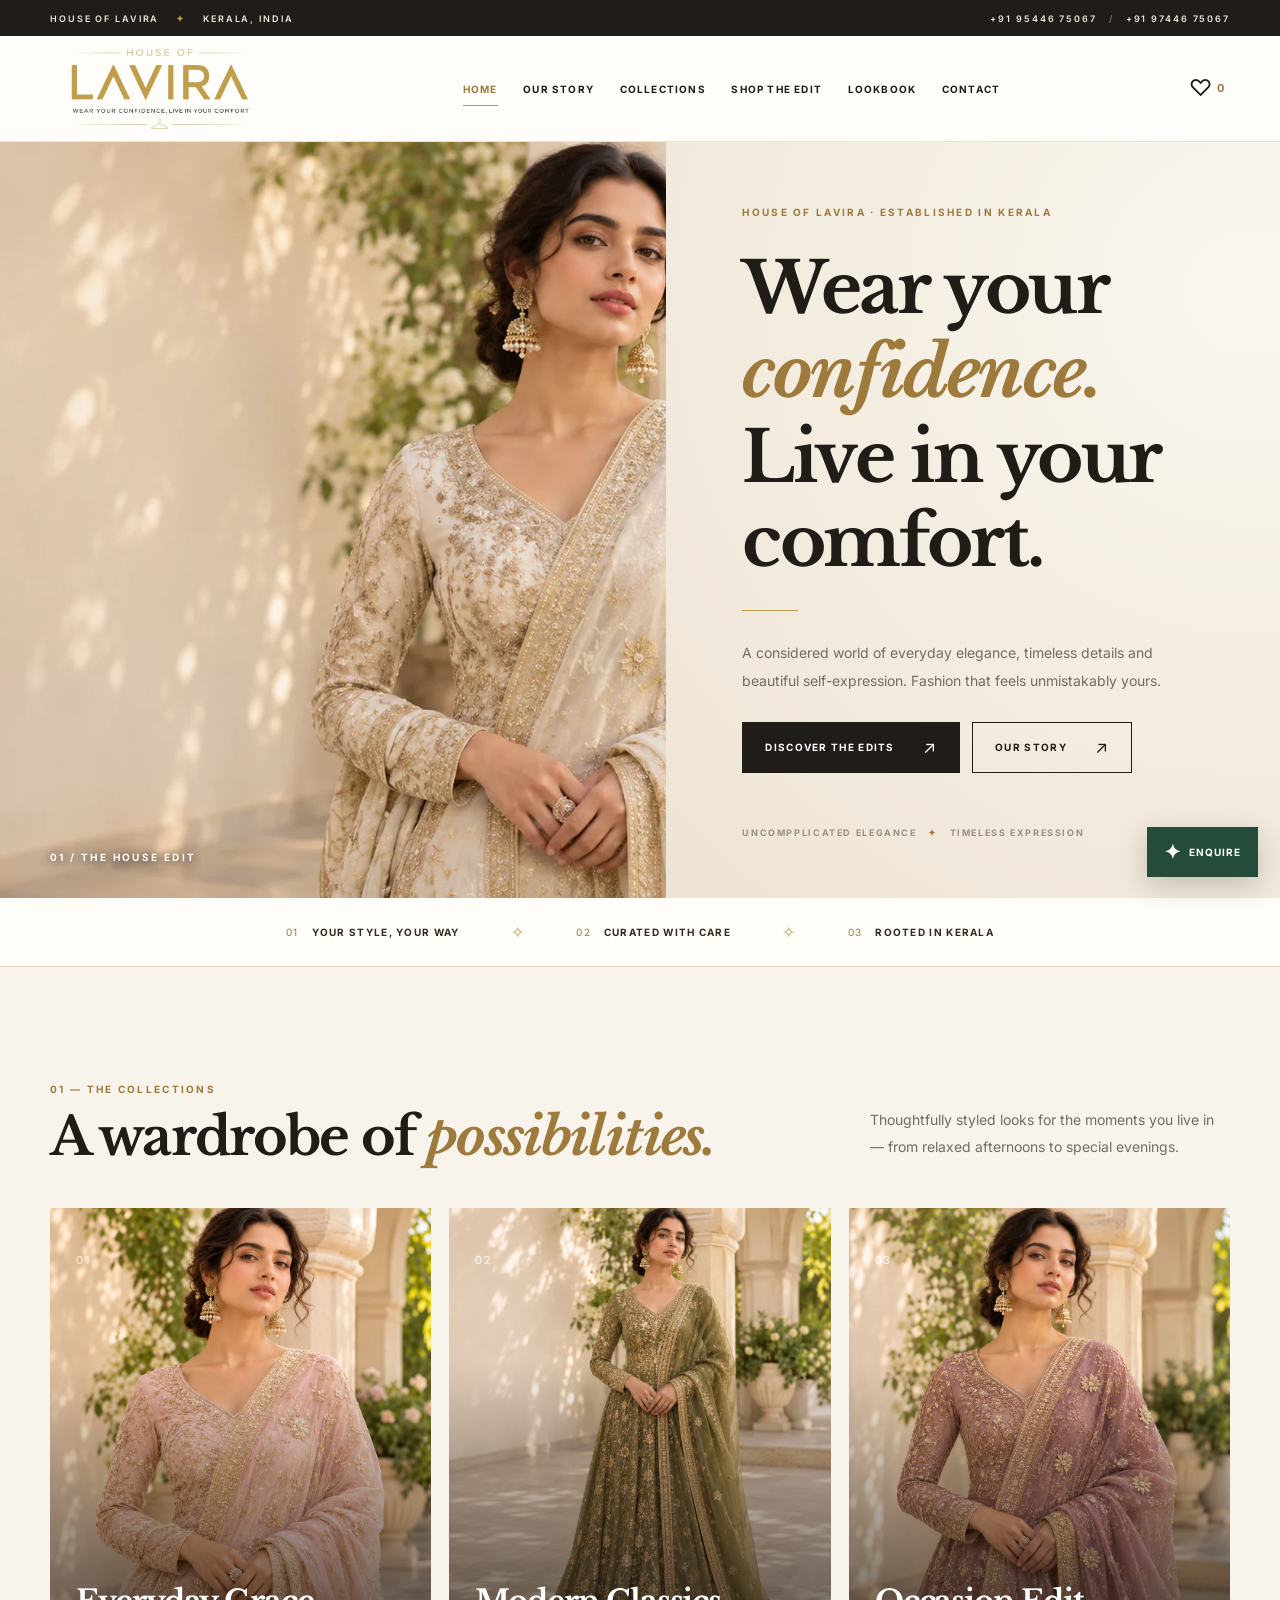
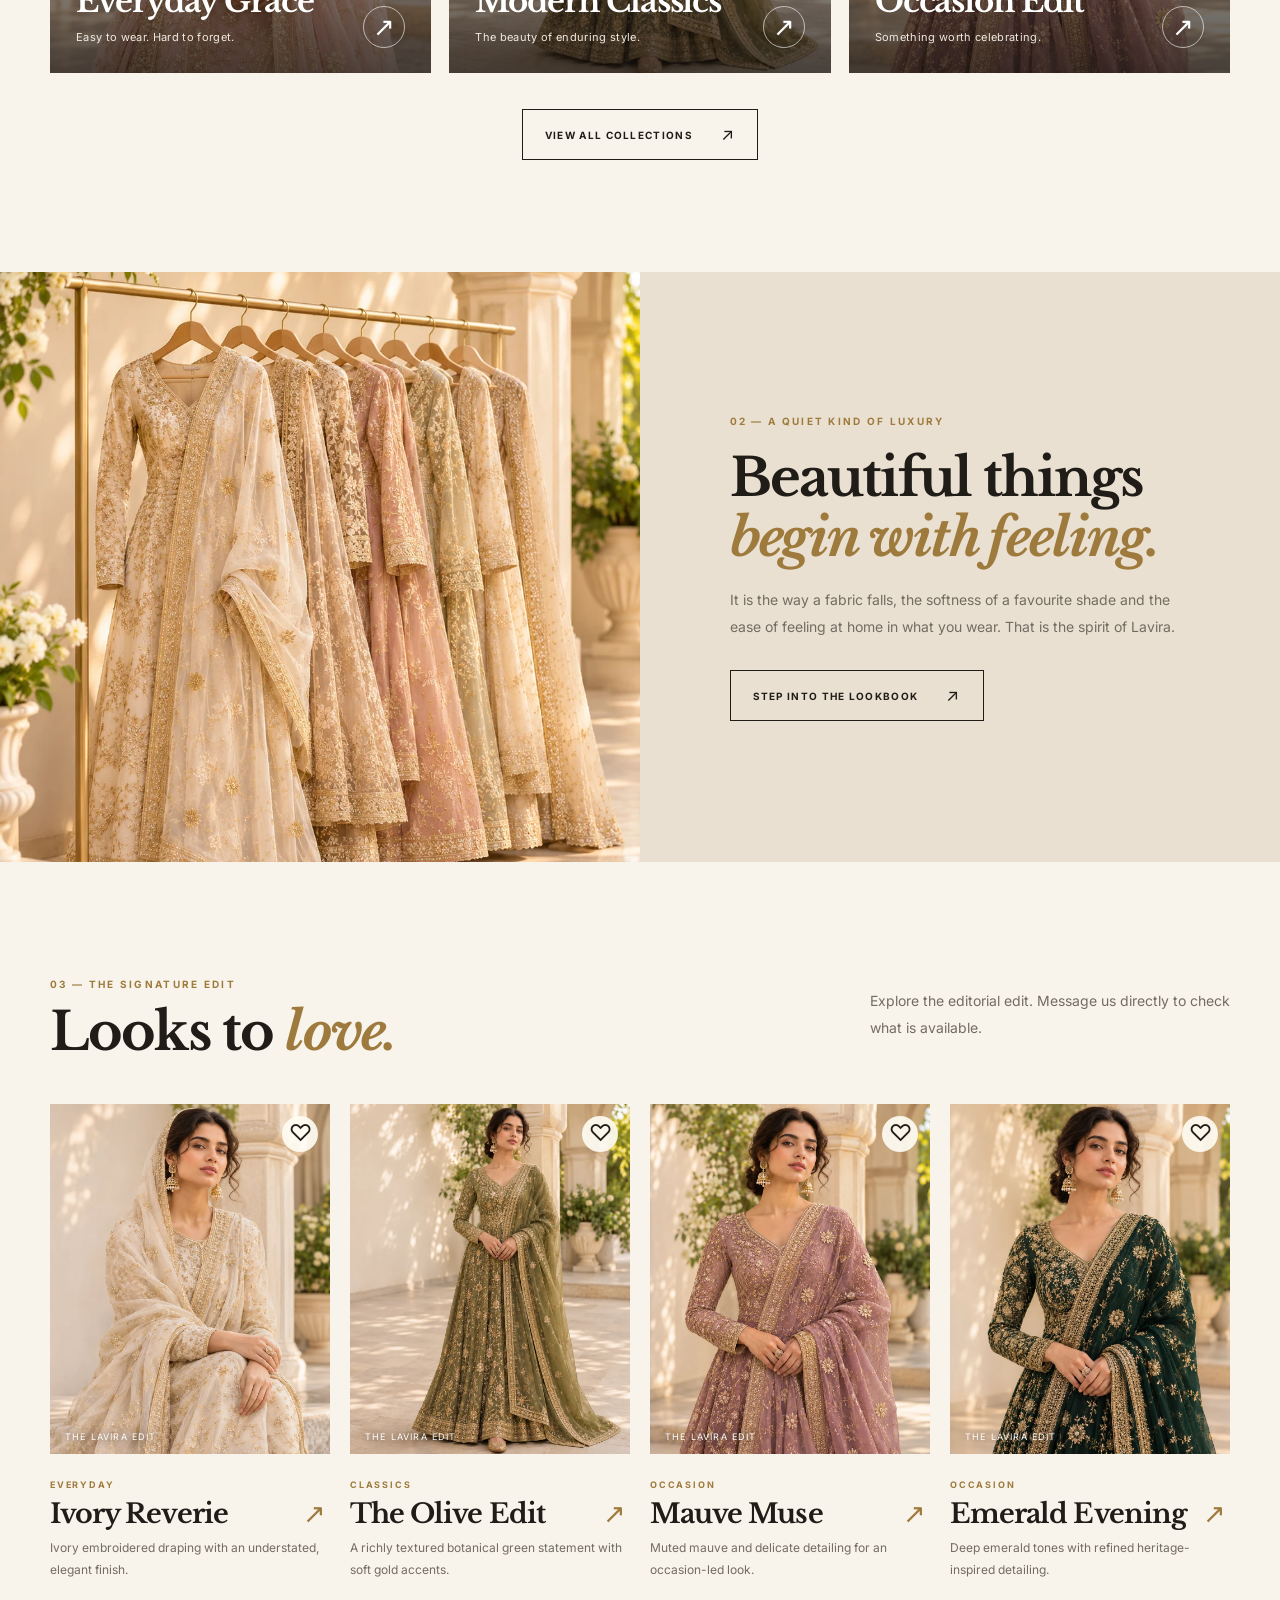
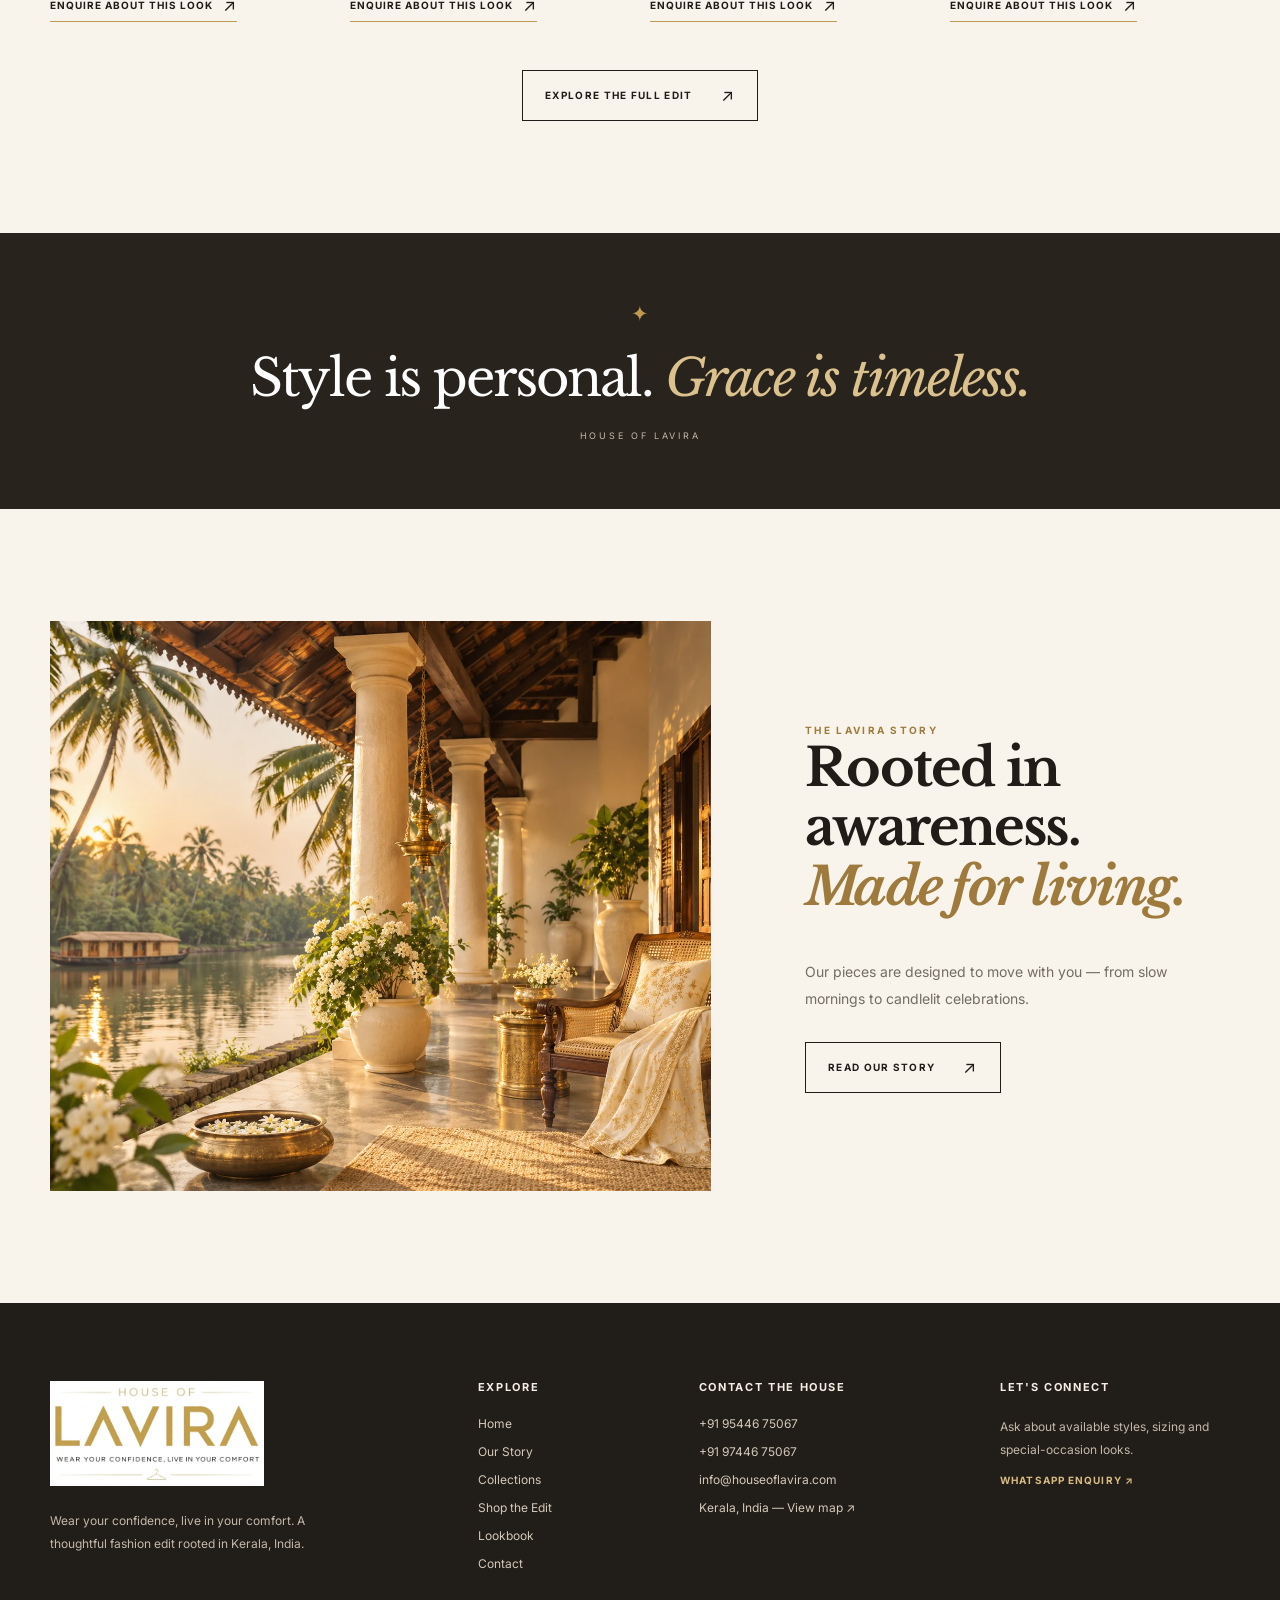
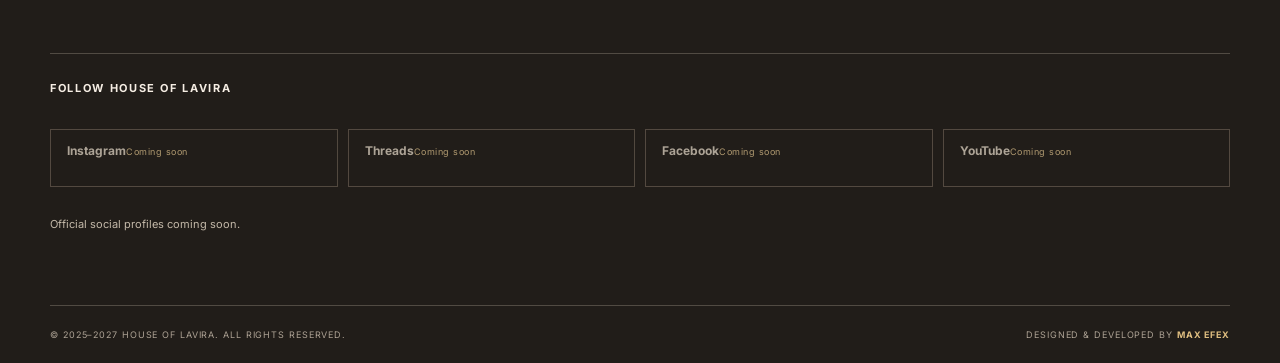
==== commit 54e8eed5: "Update contact email to info@houseoflavira.com across site pages without altering other content." ====
--- a/index.html
+++ b/index.html
@@ -1,46 +1,49 @@
 <!doctype html><html lang="en"><head>
- <meta charset="utf-8"><meta name="viewport" content="width=device-width, initial-scale=1"><meta name="theme-color" content="#f8f4ec">
- <meta name="description" content="Discover the refined fashion edit of HOUSE OF LAVIRA, rooted in Kerala, India."><title>Wear Your Confidence, Live in Your Comfort · HOUSE OF LAVIRA</title>
- <link rel="icon" href="assets/favicon.png" type="image/png"><link rel="preconnect" href="https://fonts.googleapis.com"><link rel="preconnect" href="https://fonts.gstatic.com" crossorigin>
- <link href="https://fonts.googleapis.com/css2?family=Inter:wght@400;500;600;700&family=Libre+Baskerville:ital,wght@0,400;0,700;1,400;1,700&display=swap" rel="stylesheet">
- <link rel="stylesheet" href="assets/style.css"><script src="assets/site.js" defer></script>
- </head><body data-page="home"><a class="skip" href="#main">Skip to content</a>
- <div class="announcement"><span>HOUSE OF LAVIRA <i>✦</i> KERALA, INDIA</span><span class="announcement-right"><a href="tel:+919544675067">+91 95446 75067</a><span class="announcement-sep">/</span><a href="tel:+919744675067">+91 97446 75067</a></span></div>
- <header class="site-header"><div class="shell header-inner">
- <a class="brand" href="index.html" aria-label="House of Lavira — Home"><img src="assets/lavira-logo.webp" alt="House of Lavira — Wear your confidence, live in your comfort" width="252" height="113"></a>
- <nav id="site-nav" class="nav" aria-label="Primary navigation"><a href="index.html" class="active" aria-current=page>Home</a><a href="about.html" class="" >Our Story</a><a href="collections.html" class="" >Collections</a><a href="shop.html" class="" >Shop the Edit</a><a href="lookbook.html" class="" >Lookbook</a><a href="contact.html" class="" >Contact</a></nav>
- <div class="header-actions"><a class="fav-nav" href="shop.html?favourites=1" aria-label="View saved looks" title="Saved looks">♡ <span id="fav-count">0</span></a><button type="button" class="menu-toggle" id="menu-toggle" aria-controls="site-nav" aria-expanded="false" aria-label="Open navigation"><span></span><span></span><span></span></button></div>
- </div></header><main id="main"><section class="home-hero">
- <div class="home-hero-photo"><img class="" src="assets/campaign.webp" alt="Woman in delicately embroidered ivory ethnic fashion, luxury editorial look" loading="eager" decoding="async" fetchpriority="high"><span class="hero-image-caption">01 / THE HOUSE EDIT</span></div>
- <div class="home-hero-copy"><div class="hero-copy-inner"><span class="eyebrow">HOUSE OF LAVIRA · ESTABLISHED IN KERALA</span><h1>Wear your <em>confidence.</em><br>Live in your comfort.</h1><div class="gold-line"></div><p>A considered world of everyday elegance, timeless details and beautiful self-expression. Fashion that feels unmistakably yours.</p><div class="button-row"><a class="btn btn--dark" href="collections.html">Discover the edits<span aria-hidden="true">↗</span></a><a class="btn btn--outline" href="about.html">Our story<span aria-hidden="true">↗</span></a></div><span class="hero-bottom">UNCOMPLICATED ELEGANCE <span>✦</span> TIMELESS EXPRESSION</span></div></div>
- </section>
- <div class="promise-bar"><span>01 <strong>YOUR STYLE, YOUR WAY</strong></span><i>✧</i><span>02 <strong>CURATED WITH CARE</strong></span><i>✧</i><span>03 <strong>ROOTED IN KERALA</strong></span></div>
- <section class="section shell home-collection"><div class="section-head"><div><span class="eyebrow">01 — THE COLLECTIONS</span><h2>A wardrobe of <em>possibilities.</em></h2></div><p>Thoughtfully styled looks for the moments you live in — from relaxed afternoons to special evenings.</p></div><div class="three-collections">
- <a class="collection-tile" href="shop.html?category=everyday"><div class="collection-tile-photo"><img class="" src="assets/blush.webp" alt="Everyday Grace editorial fashion image" loading="lazy" decoding="async" ></div><div class="collection-tile-overlay"><span class="number">01</span><div><h3>Everyday Grace</h3><p>Easy to wear. Hard to forget.</p></div><span class="circle-arrow" aria-hidden="true">↗</span></div></a>
- <a class="collection-tile" href="shop.html?category=classics"><div class="collection-tile-photo"><img class="" src="assets/olive.webp" alt="Modern Classics editorial fashion image" loading="lazy" decoding="async" ></div><div class="collection-tile-overlay"><span class="number">02</span><div><h3>Modern Classics</h3><p>The beauty of enduring style.</p></div><span class="circle-arrow" aria-hidden="true">↗</span></div></a>
- <a class="collection-tile" href="shop.html?category=occasion"><div class="collection-tile-photo"><img class="" src="assets/mauve.webp" alt="Occasion Edit editorial fashion image" loading="lazy" decoding="async" ></div><div class="collection-tile-overlay"><span class="number">03</span><div><h3>Occasion Edit</h3><p>Something worth celebrating.</p></div><span class="circle-arrow" aria-hidden="true">↗</span></div></a>
- </div><div class="section-action"><a class="btn btn--outline" href="collections.html">View all collections<span aria-hidden="true">↗</span></a></div></section>
- <section class="editorial-band"><div class="editorial-image"><img class="" src="assets/atelier.webp" alt="Warm cream and gold embroidered garments on a boutique rack" loading="lazy" decoding="async" ></div><div class="editorial-copy"><span class="eyebrow">02 — A QUIET KIND OF LUXURY</span><h2>Beautiful things<br><em>begin with feeling.</em></h2><p>It is the way a fabric falls, the softness of a favourite shade and the ease of feeling at home in what you wear. That is the spirit of Lavira.</p><a class="btn btn--outline" href="lookbook.html">Step into the lookbook<span aria-hidden="true">↗</span></a><span class="editorial-mark">THE LAVIRA JOURNAL — VOL. 01</span></div></section>
- <section class="section shell"><div class="section-head section-head--middle"><div><span class="eyebrow">03 — THE SIGNATURE EDIT</span><h2>Looks to <em>love.</em></h2></div><p>Explore the editorial edit. Message us directly to check what is available.</p></div><div class="product-row"><article class="product" data-id="ivory" data-category="everyday" data-name="ivory reverie" data-index="0">
- <div class="product-media"><img class="" src="assets/ivory.webp" alt="Concept editorial photograph for Ivory Reverie" loading="lazy" decoding="async" ><span class="product-kicker">THE LAVIRA EDIT</span><button class="heart" type="button" data-heart="ivory" aria-label="Save Ivory Reverie" aria-pressed="false">♡</button></div>
- <div class="product-content"><span class="product-type">everyday</span><div class="product-name-row"><h3>Ivory Reverie</h3><button type="button" class="quick" data-preview="ivory" aria-label="Preview Ivory Reverie">↗</button></div><p>Ivory embroidered draping with an understated, elegant finish.</p><a class="enquire-link" href="https://wa.me/919544675067?text=Hello%20House%20of%20Lavira%2C%20I%20would%20like%20to%20enquire%20about%20Ivory%20Reverie.%20Please%20share%20current%20availability%2C%20sizes%20and%20prices." target="_blank" rel="noopener noreferrer">Enquire about this look <span aria-hidden="true">→</span></a></div>
- </article><article class="product" data-id="olive" data-category="classics" data-name="the olive edit" data-index="1">
- <div class="product-media"><img class="" src="assets/olive.webp" alt="Concept editorial photograph for The Olive Edit" loading="lazy" decoding="async" ><span class="product-kicker">THE LAVIRA EDIT</span><button class="heart" type="button" data-heart="olive" aria-label="Save The Olive Edit" aria-pressed="false">♡</button></div>
- <div class="product-content"><span class="product-type">classics</span><div class="product-name-row"><h3>The Olive Edit</h3><button type="button" class="quick" data-preview="olive" aria-label="Preview The Olive Edit">↗</button></div><p>A richly textured botanical green statement with soft gold accents.</p><a class="enquire-link" href="https://wa.me/919544675067?text=Hello%20House%20of%20Lavira%2C%20I%20would%20like%20to%20enquire%20about%20The%20Olive%20Edit.%20Please%20share%20current%20availability%2C%20sizes%20and%20prices." target="_blank" rel="noopener noreferrer">Enquire about this look <span aria-hidden="true">→</span></a></div>
- </article><article class="product" data-id="mauve" data-category="occasion" data-name="mauve muse" data-index="2">
- <div class="product-media"><img class="" src="assets/mauve.webp" alt="Concept editorial photograph for Mauve Muse" loading="lazy" decoding="async" ><span class="product-kicker">THE LAVIRA EDIT</span><button class="heart" type="button" data-heart="mauve" aria-label="Save Mauve Muse" aria-pressed="false">♡</button></div>
- <div class="product-content"><span class="product-type">occasion</span><div class="product-name-row"><h3>Mauve Muse</h3><button type="button" class="quick" data-preview="mauve" aria-label="Preview Mauve Muse">↗</button></div><p>Muted mauve and delicate detailing for an occasion-led look.</p><a class="enquire-link" href="https://wa.me/919544675067?text=Hello%20House%20of%20Lavira%2C%20I%20would%20like%20to%20enquire%20about%20Mauve%20Muse.%20Please%20share%20current%20availability%2C%20sizes%20and%20prices." target="_blank" rel="noopener noreferrer">Enquire about this look <span aria-hidden="true">→</span></a></div>
- </article><article class="product" data-id="emerald" data-category="occasion" data-name="emerald evening" data-index="3">
- <div class="product-media"><img class="" src="assets/emerald.webp" alt="Concept editorial photograph for Emerald Evening" loading="lazy" decoding="async" ><span class="product-kicker">THE LAVIRA EDIT</span><button class="heart" type="button" data-heart="emerald" aria-label="Save Emerald Evening" aria-pressed="false">♡</button></div>
- <div class="product-content"><span class="product-type">occasion</span><div class="product-name-row"><h3>Emerald Evening</h3><button type="button" class="quick" data-preview="emerald" aria-label="Preview Emerald Evening">↗</button></div><p>Deep emerald tones with refined heritage-inspired detailing.</p><a class="enquire-link" href="https://wa.me/919544675067?text=Hello%20House%20of%20Lavira%2C%20I%20would%20like%20to%20enquire%20about%20Emerald%20Evening.%20Please%20share%20current%20availability%2C%20sizes%20and%20prices." target="_blank" rel="noopener noreferrer">Enquire about this look <span aria-hidden="true">→</span></a></div>
- </article></div><div class="section-action"><a class="btn btn--outline" href="shop.html">Explore the full edit<span aria-hidden="true">↗</span></a></div></section>
- <section class="quote-banner"><div class="shell quote-inner"><span class="small-star">✦</span><p>Style is personal. <em>Grace is timeless.</em></p><span>HOUSE OF LAVIRA</span></div></section>
- <section class="section shell home-story"><div class="home-story-photo"><img class="" src="assets/heritage.webp" alt="Sunlit Kerala-inspired heritage veranda by the backwaters" loading="lazy" decoding="async" ></div><div class="home-story-copy"><span class="eyebrow">04 — A STORY WITH ROOTS</span><h2>From Kerala,<br><em>with warmth.</em></h2><p>Inspired by the calm beauty of Kerala’s backwaters, HOUSE OF LAVIRA brings a thoughtful sensibility to modern fashion — personal, graceful and comfortably your own.</p><a class="btn btn--outline" href="about.html">Read our story<span aria-hidden="true">↗</span></a></div></section><section class="marketplaces-section" aria-labelledby="marketplace-heading"><div class="shell"><span class="eyebrow">SHOP HOUSE OF LAVIRA</span><h2 id="marketplace-heading">Find us <em>everywhere.</em></h2><p>Our official marketplace stores are coming soon. Explore the edit here or enquire directly while our storefronts are being prepared.</p><div class="marketplace-grid"><a class="external-account" data-account="amazon" aria-disabled="true"><span class="account-label">Amazon</span><span class="account-status">Coming soon</span></a><a class="external-account" data-account="flipkart" aria-disabled="true"><span class="account-label">Flipkart</span><span class="account-status">Coming soon</span></a><a class="external-account" data-account="indiamart" aria-disabled="true"><span class="account-label">IndiaMART</span><span class="account-status">Coming soon</span></a></div></div></section></main><section class="bottom-cta" aria-label="Enquiries"><div class="shell bottom-cta-inner"><div><span class="eyebrow">Your style, your story</span><h2>Let’s find your <em>next favourite.</em></h2></div><a class="btn btn--dark" href="contact.html">Talk to Lavira<span aria-hidden="true">↗</span></a></div></section>
- <footer class="footer"><div class="shell footer-grid">
- <div class="footer-brand"><a href="index.html" aria-label="House of Lavira home"><img src="assets/lavira-logo.webp" alt="House of Lavira logo" width="250" height="112"></a><p>Wear your confidence, live in your comfort. A thoughtful fashion edit rooted in Kerala, India.</p></div>
- <div><h3>Explore</h3><a href="index.html">Home</a><a href="about.html">Our Story</a><a href="collections.html">Collections</a><a href="shop.html">Shop the Edit</a><a href="lookbook.html">Lookbook</a><a href="contact.html">Contact</a></div>
- <div><h3>Contact the house</h3><a href="tel:+919544675067">+91 95446 75067</a><a href="tel:+919744675067">+91 97446 75067</a><a href="mailto:houseoflavira@gmail.com">houseoflavira@gmail.com</a><a href="contact.html#location">Kerala, India · View map ↗</a></div>
- <div><h3>Let's connect</h3><p>Ask about available styles, sizing and special-occasion looks.</p><a class="footer-link" href="https://wa.me/919544675067?text=Hello%20House%20of%20Lavira%2C%20I%20would%20like%20to%20enquire%20about%20your%20collections." target="_blank" rel="noopener noreferrer">WhatsApp enquiry ↗</a></div>
- <div class="footer-accounts"><h3>Follow House of Lavira</h3><div class="footer-social-grid"><a class="external-account" data-account="instagram" aria-disabled="true"><span class="account-label">Instagram</span><span class="account-status">Coming soon</span></a><a class="external-account" data-account="threads" aria-disabled="true"><span class="account-label">Threads</span><span class="account-status">Coming soon</span></a><a class="external-account" data-account="facebook" aria-disabled="true"><span class="account-label">Facebook</span><span class="account-status">Coming soon</span></a><a class="external-account" data-account="youtube" aria-disabled="true"><span class="account-label">YouTube</span><span class="account-status">Coming soon</span></a></div><p class="account-help">Official social profiles coming soon.</p></div></div><div class="shell footer-bottom"><span>© 2026–2027 HOUSE OF LAVIRA. ALL RIGHTS RESERVED.</span><span>Designed &amp; Developed by <span class="footer-credit">MAX EFEX</span></span></div></footer>
- <a class="whatsapp" href="https://wa.me/919544675067?text=Hello%20House%20of%20Lavira%2C%20I%20would%20like%20to%20enquire." target="_blank" rel="noopener noreferrer" aria-label="Chat with House of Lavira on WhatsApp"><span aria-hidden="true">✆</span><span>ENQUIRE</span></a>
- <div class="toast" id="toast" role="status" aria-live="polite"></div></body></html>+  <meta charset="utf-8"><meta name="viewport" content="width=device-width, initial-scale=1"><meta name="theme-color" content="#f8f4ec">
+  <meta name="description" content="Discover the refined fashion edit of HOUSE OF LAVIRA, rooted in Kerala, India."><title>Wear Your Confidence, Live in Your Comfort · HOUSE OF LAVIRA</title>
+  <link rel="icon" href="assets/favicon.png" type="image/png"><link rel="preconnect" href="https://fonts.googleapis.com"><link rel="preconnect" href="https://fonts.gstatic.com" crossorigin>
+  <link href="https://fonts.googleapis.com/css2?family=Inter:wght@400;500;600;700&family=Libre+Baskerville:ital,wght@0,400;0,700;1,400;1,700&display=swap" rel="stylesheet">
+  <link rel="stylesheet" href="assets/style.css"><script src="assets/site.js" defer></script>
+  </head><body data-page="home"><a class="skip" href="#main">Skip to content</a>
+  <div class="announcement"><span>HOUSE OF LAVIRA <i>✦</i> KERALA, INDIA</span><span class="announcement-right"><a href="tel:+919544675067">+91 95446 75067</a><span class="announcement-sep">/</span><a href="tel:+919744675067">+91 97446 75067</a></span></div>
+  <header class="site-header"><div class="shell header-inner">
+  <a class="brand" href="index.html" aria-label="House of Lavira — Home"><img src="assets/lavira-logo.webp" alt="House of Lavira — Wear your confidence, live in your comfort" width="252" height="113"></a>
+  <nav id="site-nav" class="nav" aria-label="Primary navigation"><a href="index.html" class="active" aria-current=page>Home</a><a href="about.html" class="" >Our Story</a><a href="collections.html" class="" >Collections</a><a href="shop.html" class="" >Shop the Edit</a><a href="lookbook.html" class="" >Lookbook</a><a href="contact.html" class="" >Contact</a></nav>
+  <div class="header-actions"><a class="fav-nav" href="shop.html?favourites=1" aria-label="View saved looks" title="Saved looks">♡ <span id="fav-count">0</span></a><button type="button" class="menu-toggle" id="menu-toggle" aria-controls="site-nav" aria-expanded="false" aria-label="Open navigation"><span></span><span></span><span></span></button>
+  </div></header><main id="main"><section class="home-hero">
+  <div class="home-hero-photo"><img class="" src="assets/campaign.webp" alt="Woman in delicately embroidered ivory ethnic fashion, luxury editorial look" loading="eager" decoding="async" fetchpriority="high"><span class="hero-image-caption">01 / THE HOUSE EDIT</span></div>
+  <div class="home-hero-copy"><div class="hero-copy-inner"><span class="eyebrow">HOUSE OF LAVIRA · ESTABLISHED IN KERALA</span><h1>Wear your <em>confidence.</em><br>Live in your comfort.</h1><div class="gold-line"></div><p>A considered world of everyday elegance, timeless details and beautiful self-expression. Fashion that feels unmistakably yours.</p><div class="button-row"><a class="btn btn--dark" href="collections.html">Discover the edits<span aria-hidden="true">↗</span></a><a class="btn btn--outline" href="about.html">Our story<span aria-hidden="true">↗</span></a></div><span class="hero-bottom">UNCOMPPLICATED ELEGANCE <span>✦</span> TIMELESS EXPRESSION</span></div>
+  </section>
+  <div class="promise-bar"><span>01 <strong>YOUR STYLE, YOUR WAY</strong></span><i>✧</i><span>02 <strong>CURATED WITH CARE</strong></span><i>✧</i><span>03 <strong>ROOTED IN KERALA</strong></span></div>
+  <section class="section shell home-collection"><div class="section-head"><div><span class="eyebrow">01 — THE COLLECTIONS</span><h2>A wardrobe of <em>possibilities.</em></h2></div><p>Thoughtfully styled looks for the moments you live in — from relaxed afternoons to special evenings.</p>
+  </div><div class="three-collections">
+  <a class="collection-tile" href="shop.html?category=everyday"><div class="collection-tile-photo"><img class="" src="assets/blush.webp" alt="Everyday Grace editorial fashion image" loading="lazy" decoding="async"></div><div class="collection-tile-overlay"><span class="number">01</span><div><h3>Everyday Grace</h3><p>Easy to wear. Hard to forget.</p></div><span class="circle-arrow" aria-hidden="true">↗</span></div></a>
+  <a class="collection-tile" href="shop.html?category=classics"><div class="collection-tile-photo"><img class="" src="assets/olive.webp" alt="Modern Classics editorial fashion image" loading="lazy" decoding="async"></div><div class="collection-tile-overlay"><span class="number">02</span><div><h3>Modern Classics</h3><p>The beauty of enduring style.</p></div><span class="circle-arrow" aria-hidden="true">↗</span></div></a>
+  <a class="collection-tile" href="shop.html?category=occasion"><div class="collection-tile-photo"><img class="" src="assets/mauve.webp" alt="Occasion Edit editorial fashion image" loading="lazy" decoding="async"></div><div class="collection-tile-overlay"><span class="number">03</span><div><h3>Occasion Edit</h3><p>Something worth celebrating.</p></div><span class="circle-arrow" aria-hidden="true">↗</span></div></a>
+  </div><div class="section-action"><a class="btn btn--outline" href="collections.html">View all collections<span aria-hidden="true">↗</span></a></div></section>
+  <section class="editorial-band"><div class="editorial-image"><img class="" src="assets/atelier.webp" alt="Warm cream and gold embroidered garments on a boutique rack" loading="lazy" decoding="async"></div>
+  <div class="editorial-copy"><span class="eyebrow">02 — A QUIET KIND OF LUXURY</span><h2>Beautiful things<br><em>begin with feeling.</em></h2><p>It is the way a fabric falls, the softness of a favourite shade and the ease of feeling at home in what you wear. That is the spirit of Lavira.</p><a class="btn btn--outline" href="lookbook.html">Step into the lookbook<span aria-hidden="true">↗</span></a></div></section>
+  <section class="section shell"><div class="section-head section-head--middle"><div><span class="eyebrow">03 — THE SIGNATURE EDIT</span><h2>Looks to <em>love.</em></h2></div><p>Explore the editorial edit. Message us directly to check what is available.</p></div>
+  <div class="product-row"><article class="product" data-id="ivory" data-category="everyday" data-name="ivory reverie" data-index="0">
+  <div class="product-media"><img class="" src="assets/ivory.webp" alt="Concept editorial photograph for Ivory Reverie" loading="lazy" decoding="async"><span class="product-kicker">THE LAVIRA EDIT</span><button type="button" class="heart" data-heart="ivory" aria-label="Save Ivory Reverie" aria-pressed="false">♡</button></div>
+  <div class="product-content"><span class="product-type">everyday</span><div class="product-name-row"><h3>Ivory Reverie</h3><button type="button" class="quick" data-preview="ivory" aria-label="Preview Ivory Reverie">↗</button></div><p>Ivory embroidered draping with an understated, elegant finish.</p><a class="enquire-link" href="https://wa.me/919544675067?text=Hello%20House%20of%20Lavira%2C%20I%20would%20like%20to%20enquire%20about%20Ivory%20Reverie.%20Please%20share%20current%20availability%2C%20sizes%20and%20prices." target="_blank" rel="noopener noreferrer">Enquire about this look <span aria-hidden="true">↗</span></a></div>
+  </article><article class="product" data-id="olive" data-category="classics" data-name="the olive edit" data-index="1">
+  <div class="product-media"><img class="" src="assets/olive.webp" alt="Concept editorial photograph for The Olive Edit" loading="lazy" decoding="async"><span class="product-kicker">THE LAVIRA EDIT</span><button type="button" class="heart" data-heart="olive" aria-label="Save The Olive Edit" aria-pressed="false">♡</button></div>
+  <div class="product-content"><span class="product-type">classics</span><div class="product-name-row"><h3>The Olive Edit</h3><button type="button" class="quick" data-preview="olive" aria-label="Preview The Olive Edit">↗</button></div><p>A richly textured botanical green statement with soft gold accents.</p><a class="enquire-link" href="https://wa.me/919544675067?text=Hello%20House%20of%20Lavira%2C%20I%20would%20like%20to%20enquire%20about%20The%20Olive%20Edit.%20Please%20share%20current%20availability%2C%20sizes%20and%20prices." target="_blank" rel="noopener noreferrer">Enquire about this look <span aria-hidden="true">↗</span></a></div>
+  </article><article class="product" data-id="mauve" data-category="occasion" data-name="mauve muse" data-index="2">
+  <div class="product-media"><img class="" src="assets/mauve.webp" alt="Concept editorial photograph for Mauve Muse" loading="lazy" decoding="async"><span class="product-kicker">THE LAVIRA EDIT</span><button type="button" class="heart" data-heart="mauve" aria-label="Save Mauve Muse" aria-pressed="false">♡</button></div>
+  <div class="product-content"><span class="product-type">occasion</span><div class="product-name-row"><h3>Mauve Muse</h3><button type="button" class="quick" data-preview="mauve" aria-label="Preview Mauve Muse">↗</button></div><p>Muted mauve and delicate detailing for an occasion-led look.</p><a class="enquire-link" href="https://wa.me/919544675067?text=Hello%20House%20of%20Lavira%2C%20I%20would%20like%20to%20enquire%20about%20Mauve%20Muse.%20Please%20share%20current%20availability%2C%20sizes%20and%20prices." target="_blank" rel="noopener noreferrer">Enquire about this look <span aria-hidden="true">↗</span></a></div>
+  </article><article class="product" data-id="emerald" data-category="occasion" data-name="emerald evening" data-index="3">
+  <div class="product-media"><img class="" src="assets/emerald.webp" alt="Concept editorial photograph for Emerald Evening" loading="lazy" decoding="async"><span class="product-kicker">THE LAVIRA EDIT</span><button type="button" class="heart" data-heart="emerald" aria-label="Save Emerald Evening" aria-pressed="false">♡</button></div>
+  <div class="product-content"><span class="product-type">occasion</span><div class="product-name-row"><h3>Emerald Evening</h3><button type="button" class="quick" data-preview="emerald" aria-label="Preview Emerald Evening">↗</button></div><p>Deep emerald tones with refined heritage-inspired detailing.</p><a class="enquire-link" href="https://wa.me/919544675067?text=Hello%20House%20of%20Lavira%2C%20I%20would%20like%20to%20enquire%20about%20Emerald%20Evening.%20Please%20share%20current%20availability%2C%20sizes%20and%20prices." target="_blank" rel="noopener noreferrer">Enquire about this look <span aria-hidden="true">↗</span></a></div>
+  </article></div><div class="section-action"><a class="btn btn--outline" href="shop.html">Explore the full edit<span aria-hidden="true">↗</span></a></div></section>
+  <section class="quote-banner"><div class="shell quote-inner"><span class="small-star">✦</span><p>Style is personal. <em>Grace is timeless.</em></p><span>HOUSE OF LAVIRA</span></div></section>
+  <section class="section shell home-story"><div class="home-story-photo"><img class="" src="assets/heritage.webp" alt="Sunlit Kerala-inspired heritage veranda by the backwaters" loading="lazy" decoding="async"></div><div class="home-story-copy"><span class="eyebrow">THE LAVIRA STORY</span><h2>Rooted in awareness.<br><em>Made for living.</em></h2><p>Our pieces are designed to move with you — from slow mornings to candlelit celebrations.</p><a class="btn btn--outline" href="about.html">Read our story<span aria-hidden="true">↗</span></a></div></section>
+  <footer class="footer"><div class="shell footer-grid">
+  <div class="footer-brand"><a href="index.html" aria-label="House of Lavira home"><img src="assets/lavira-logo.webp" alt="House of Lavira logo" width="250" height="112"></a><p>Wear your confidence, live in your comfort. A thoughtful fashion edit rooted in Kerala, India.</p></div>
+  <div><h3>Explore</h3><a href="index.html">Home</a><a href="about.html">Our Story</a><a href="collections.html">Collections</a><a href="shop.html">Shop the Edit</a><a href="lookbook.html">Lookbook</a><a href="contact.html">Contact</a></div>
+  <div><h3>Contact the house</h3><a href="tel:+919544675067">+91 95446 75067</a><a href="tel:+919744675067">+91 97446 75067</a><a href="mailto:info@houseoflavira.com">info@houseoflavira.com</a><a href="contact.html#location">Kerala, India — View map ↗</a></div>
+  <div><h3>Let's connect</h3><p>Ask about available styles, sizing and special-occasion looks.</p><a class="footer-link" href="https://wa.me/919544675067?text=Hello%20House%20of%20Lavira%2C%20I%20would%20like%20to%20enquire." target="_blank" rel="noopener noreferrer">WhatsApp enquiry ↗</a></div>
+  <div class="footer-accounts"><h3>Follow House of Lavira</h3><div class="footer-social-grid"><a class="external-account" data-account="instagram" aria-disabled="true"><span class="account-label">Instagram</span><span class="account-status">Coming soon</span></a><a class="external-account" data-account="threads" aria-disabled="true"><span class="account-label">Threads</span><span class="account-status">Coming soon</span></a><a class="external-account" data-account="facebook" aria-disabled="true"><span class="account-label">Facebook</span><span class="account-status">Coming soon</span></a><a class="external-account" data-account="youtube" aria-disabled="true"><span class="account-label">YouTube</span><span class="account-status">Coming soon</span></a></div><p class="account-help">Official social profiles coming soon.</p></div></div><div class="shell footer-bottom"><span>© 2025–2027 HOUSE OF LAVIRA. ALL RIGHTS RESERVED.</span><span>Designed &amp; Developed by <span class="footer-credit">MAX EFEX</span></span></div></footer>
+  <a class="whatsapp" href="https://wa.me/919544675067?text=Hello%20House%20of%20Lavira%2C%20I%20would%20like%20to%20enquire." target="_blank" rel="noopener noreferrer" aria-label="Chat with House of Lavira on WhatsApp"><span aria-hidden="true">✦</span><span>ENQUIRE</span></a>
+  <div class="toast" id="toast" role="status" aria-live="polite"></div></body></html>
--- a/assets/style.css
+++ b/assets/style.css
@@ -1,7 +1,7 @@
 :root{
  --ink:#201c18;--ink2:#332b22;--cream:#f8f4ec;--warm:#eee7da;--paper:#fffdf8;
  --gold:#bd9954;--gold-dark:#9e7b3d;--muted:#726c62;--line:#ddd4c4;--white:#fff;
- --serif:'Bodoni Moda','Didot','Times New Roman',serif;--sans:'DM Sans','Helvetica Neue',Arial,sans-serif;
+ --serif:'Libre Baskerville',Georgia,serif;--sans:'Inter','Helvetica Neue',Arial,sans-serif;
  --shell:1380px;
 }
 *{box-sizing:border-box}
@@ -17,11 +17,11 @@
 [hidden]{display:none!important}
 .shell{width:min(calc(100% - 100px),var(--shell));margin-inline:auto}
 h1,h2,h3,p{margin-top:0}
-h1,h2,h3{font-family:var(--serif);font-weight:400;letter-spacing:-.06em}
+h1,h2,h3{font-family:var(--serif);font-weight:700;letter-spacing:-.035em}
 h1{font-size:clamp(58px,5.4vw,102px);line-height:1.08}
 h2{font-size:clamp(40px,4.1vw,72px);line-height:1.13}
 h3{font-size:29px;line-height:1.22}
-h1 em,h2 em,h3 em{font-weight:400;color:var(--gold-dark)}
+h1 em,h2 em,h3 em{font-weight:700;color:var(--gold-dark)}
 p{line-height:1.9;color:var(--muted)}
 .eyebrow{display:inline-block;font-weight:700;letter-spacing:.23em;font-size:10px;text-transform:uppercase;color:var(--gold-dark);line-height:1.6}
 .sr-only{position:absolute;width:1px;height:1px;padding:0;margin:-1px;overflow:hidden;clip:rect(0,0,0,0);white-space:nowrap;border:0}
@@ -53,7 +53,7 @@
 .hero-image-caption{position:absolute;bottom:35px;left:50px;color:#fff;text-shadow:0 1px 10px #241b16;letter-spacing:.24em;font-size:10px;font-weight:700}
 .home-hero-copy{display:flex;align-items:center;justify-content:center;background:radial-gradient(circle at 95% 20%,#faf7f0 0,#f3ecdf 55%,#eee4d5 100%);padding:60px clamp(35px,6vw,105px)}
 .hero-copy-inner{max-width:605px}
-.home-hero-copy h1{margin:27px 0 0;font-size:clamp(52px,5.5vw,95px);letter-spacing:-.07em}
+.home-hero-copy h1{margin:27px 0 0;font-size:clamp(52px,5.5vw,95px);letter-spacing:-.035em}
 .home-hero-copy p{max-width:475px;margin-bottom:27px;font-size:14px;line-height:2}
 .hero-bottom{display:block;margin-top:54px;font-size:9px;letter-spacing:.18em;color:#9b8f7e;font-weight:700}.hero-bottom span{margin:0 8px;color:var(--gold-dark)}
 .promise-bar{display:flex;align-items:center;justify-content:center;gap:clamp(20px,4vw,65px);border-bottom:1px solid var(--line);background:var(--paper);padding:24px 20px;font-size:10px;color:var(--gold-dark);letter-spacing:.13em}
@@ -236,3 +236,25 @@
  .dialog-layout{grid-template-columns:1fr}.dialog-layout>img{height:280px}.dialog-copy{padding:30px 20px}.dialog-copy h2{font-size:37px}
 }
 @media(prefers-reduced-motion:reduce){html{scroll-behavior:auto}*,*:before,*:after{transition-duration:.01ms!important;animation-duration:.01ms!important}}
+
+/* V4: more legible editorial typography and editable marketplace/social destinations */
+.home-hero-copy h1{line-height:1.2}
+h1,h2,h3{overflow-wrap:break-word;text-wrap:balance}
+@media(max-width:640px){.home-hero-copy h1{font-size:clamp(38px,8.4vw,56px);line-height:1.27}h1{font-size:clamp(35px,8vw,57px);line-height:1.25}h2{font-size:clamp(29px,6.9vw,45px);line-height:1.35}}
+.marketplaces-section{padding:80px 0 90px;background:var(--warm);border-top:1px solid var(--line)}
+.marketplaces-section h2{margin:14px 0 20px;font-size:clamp(34px,3.2vw,55px)}
+.marketplaces-section p{max-width:690px;font-size:15px}
+.marketplace-grid{display:grid;grid-template-columns:repeat(3,minmax(0,1fr));gap:16px;margin-top:32px}
+.external-account{display:flex;align-items:center;justify-content:space-between;gap:14px;border:1px solid #bdac90;padding:22px 24px;min-height:82px;font-family:var(--sans);font-size:15px;background:var(--paper);color:var(--ink);transition:background .2s,border-color .2s}
+.external-account:not([aria-disabled="true"]):hover{background:#efe3cf;border-color:var(--gold-dark)}
+.external-account[aria-disabled="true"]{cursor:default;opacity:.78}
+.account-label{font-weight:700}.account-status{font-size:10px;letter-spacing:.06em;color:var(--gold-dark);white-space:nowrap}
+.footer-accounts{grid-column:1/-1;border-top:1px solid #514b43;padding-top:28px;margin-top:9px}
+.footer-social-grid{display:grid;grid-template-columns:repeat(4,minmax(0,1fr));gap:10px}
+.footer-social-grid .external-account{border-color:#61564b;background:transparent;color:#f4e9d9;min-height:58px;padding:13px 16px;font-size:12px}
+.footer-social-grid .external-account:not([aria-disabled="true"]):hover{background:#3e342c}
+.footer-social-grid .account-status{font-size:9px;color:#d8bc88}
+.footer-accounts .account-help{margin:14px 0 0;font-size:11px;color:#c4b9a9}
+.footer-bottom .footer-credit{color:#dfbe80;font-weight:700}
+@media(max-width:800px){.marketplace-grid{grid-template-columns:1fr}.footer-social-grid{grid-template-columns:repeat(2,minmax(0,1fr))}}
+@media(max-width:420px){.footer-social-grid{grid-template-columns:1fr}.marketplaces-section{padding:60px 0}.external-account{min-height:64px}}
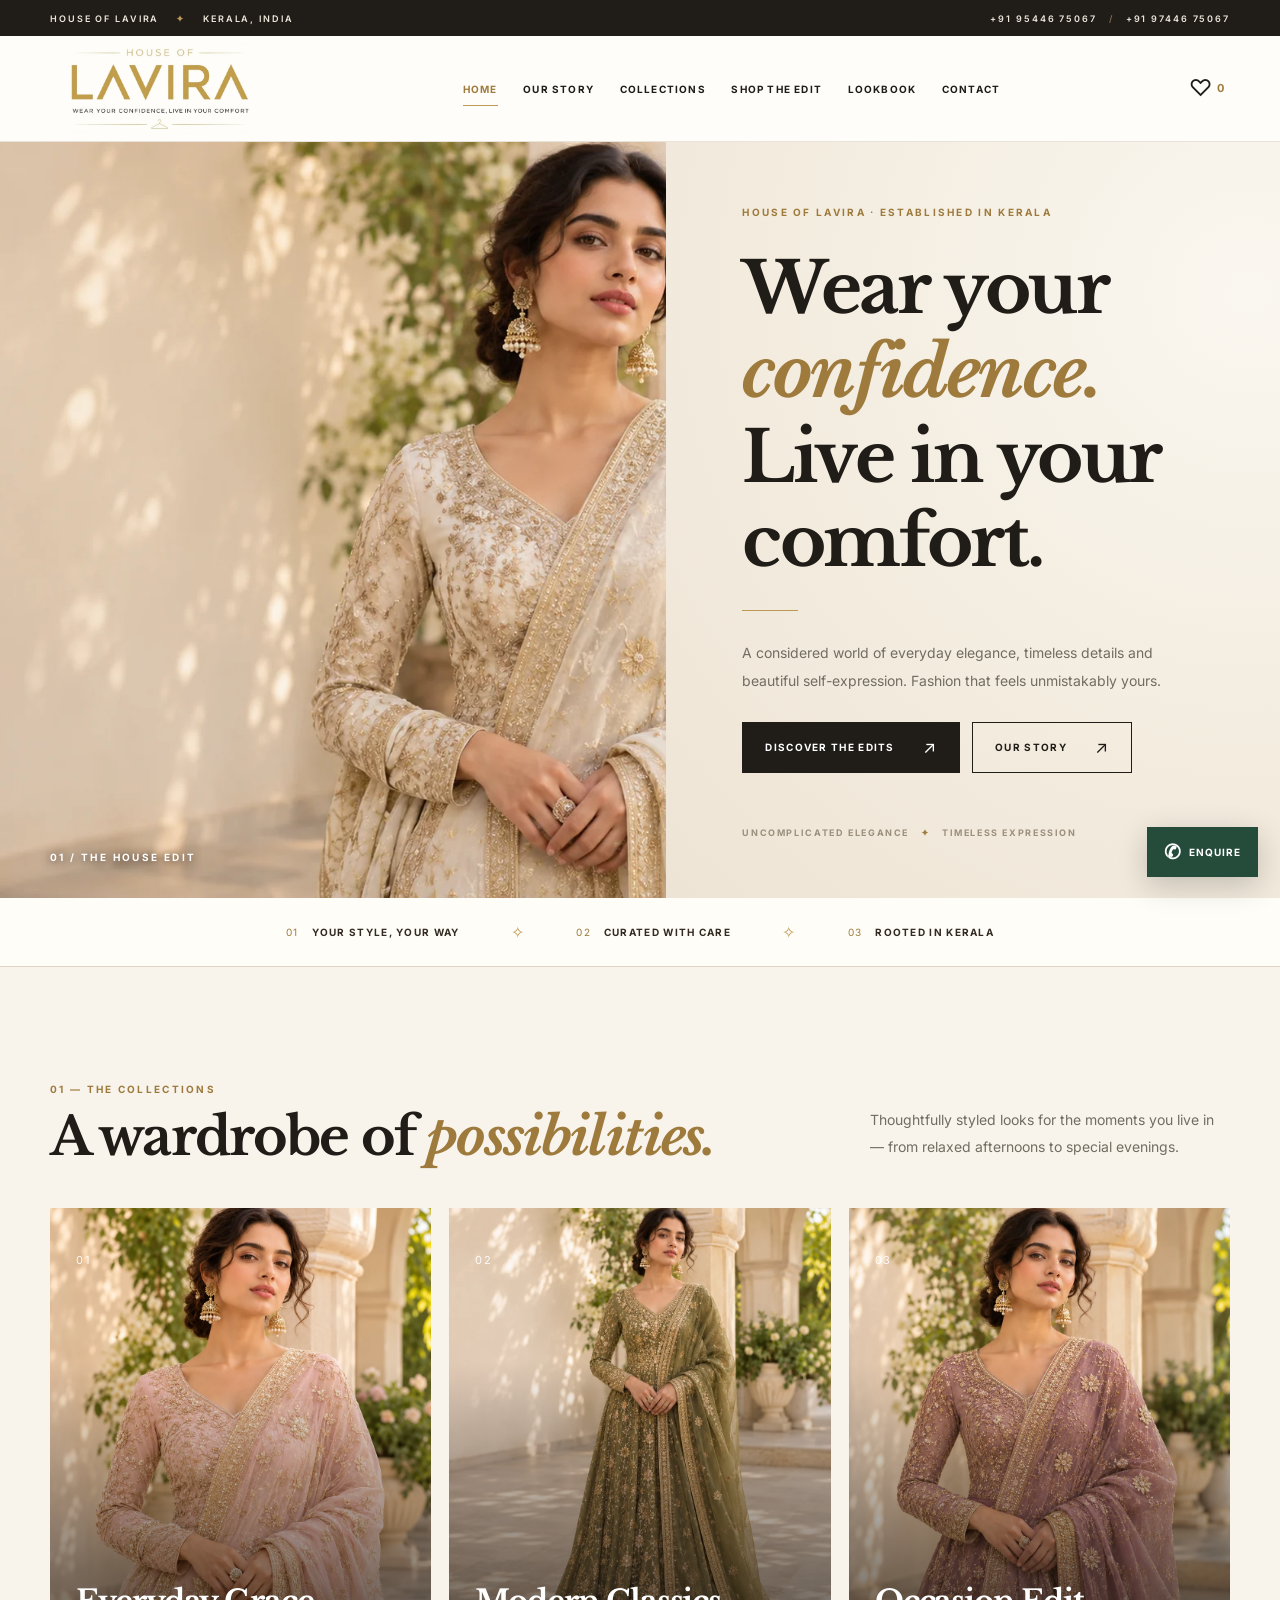
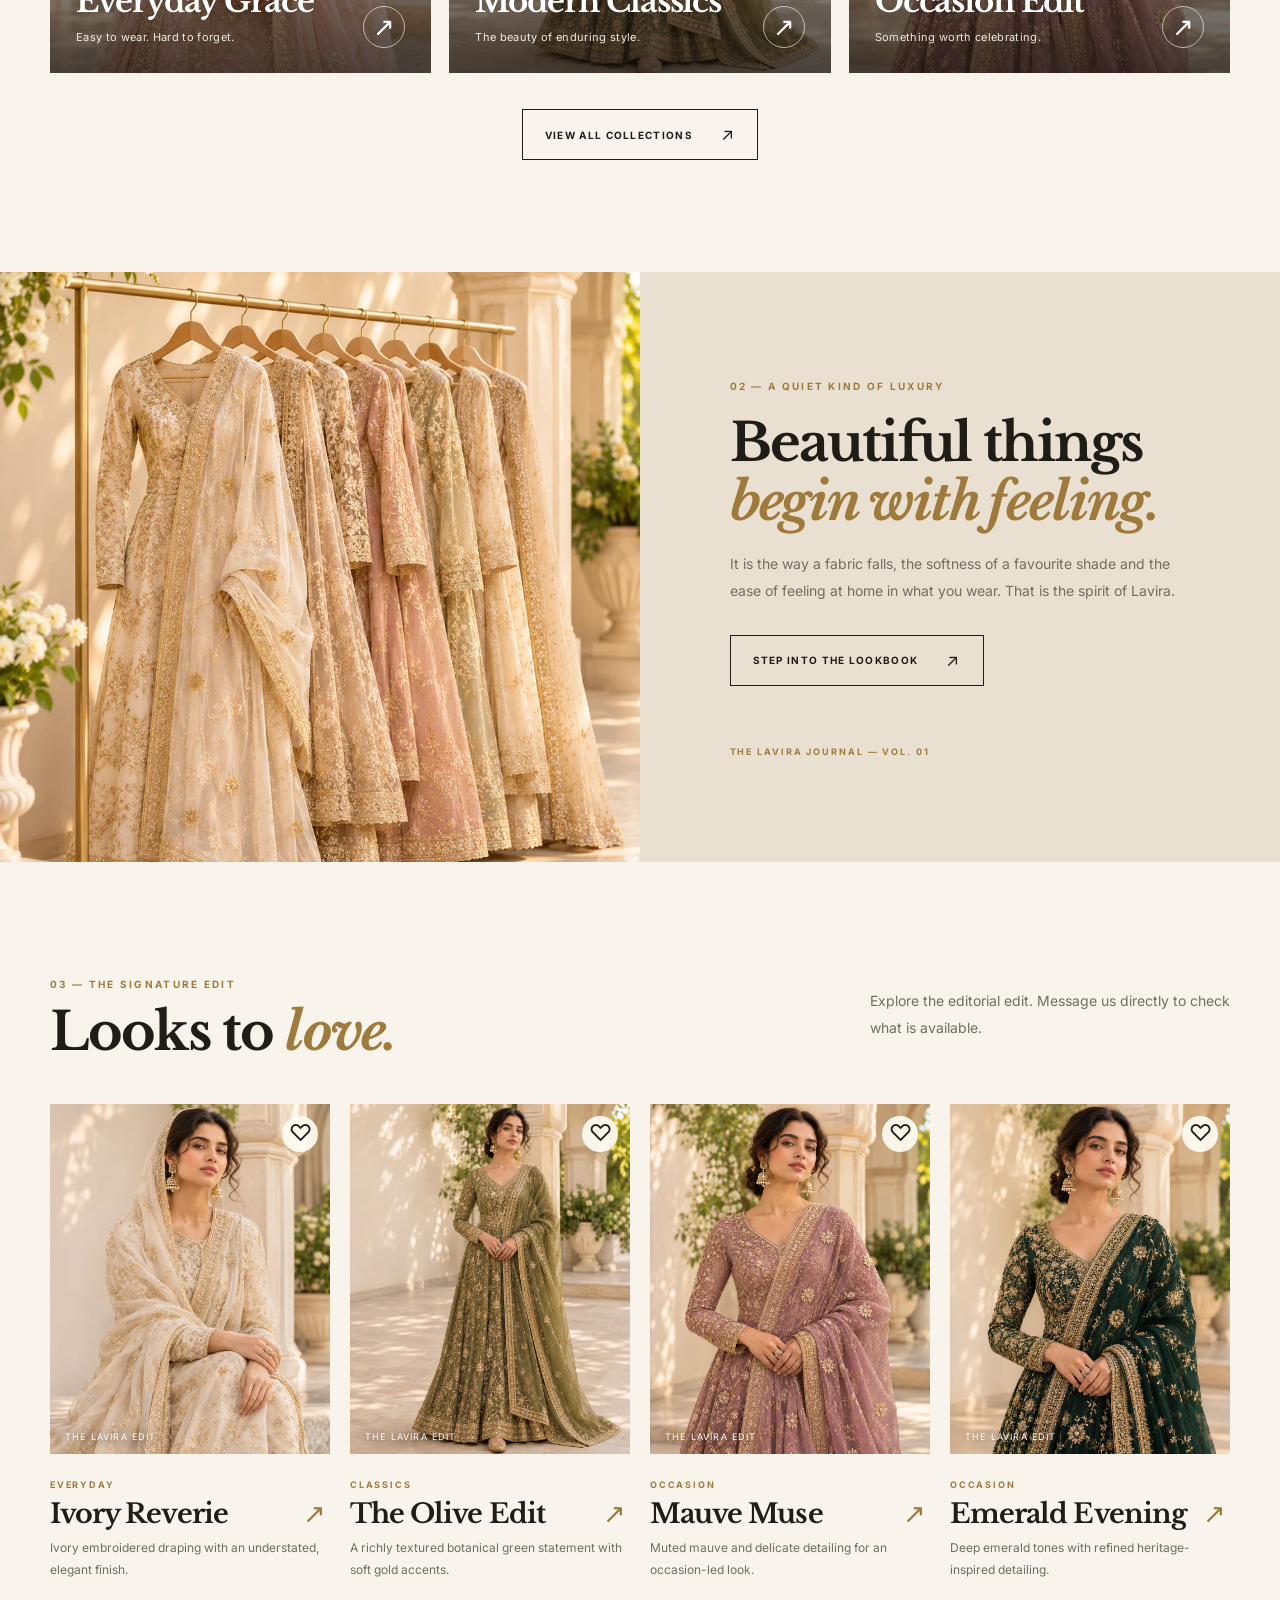
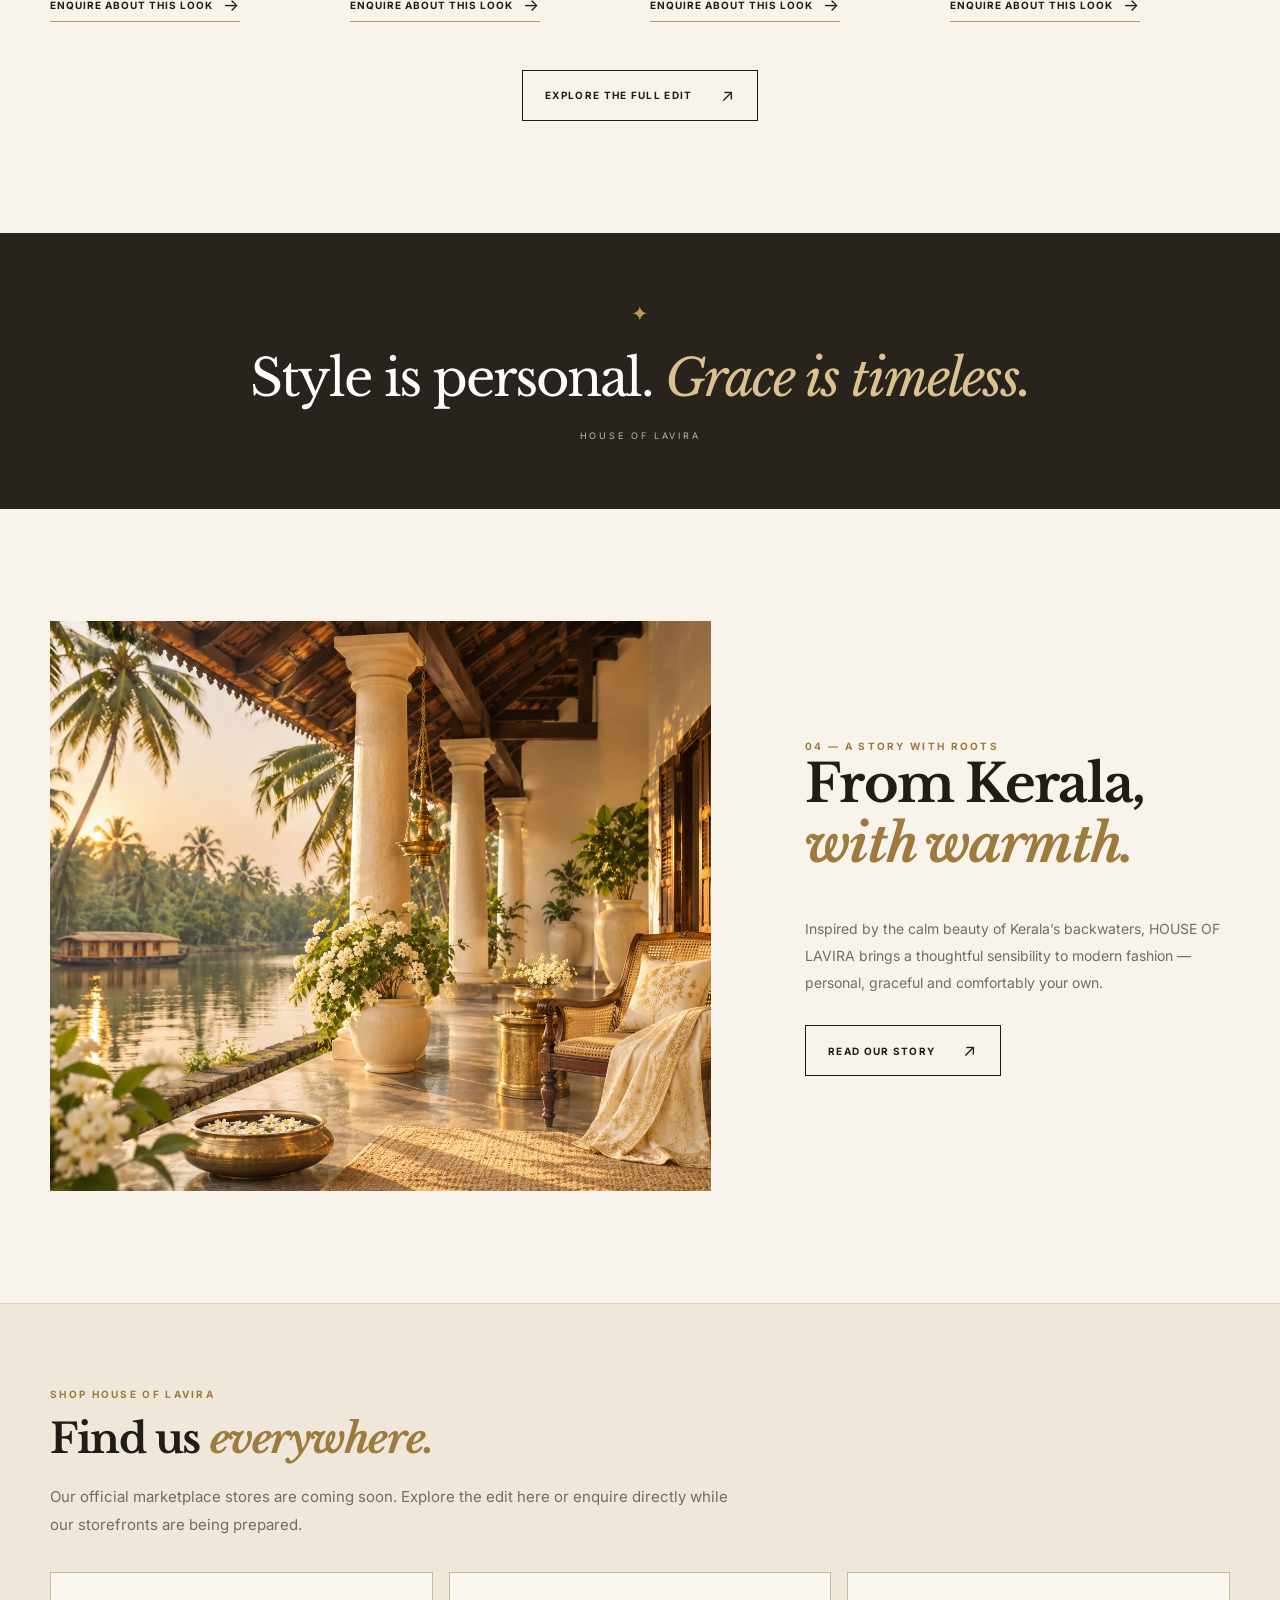
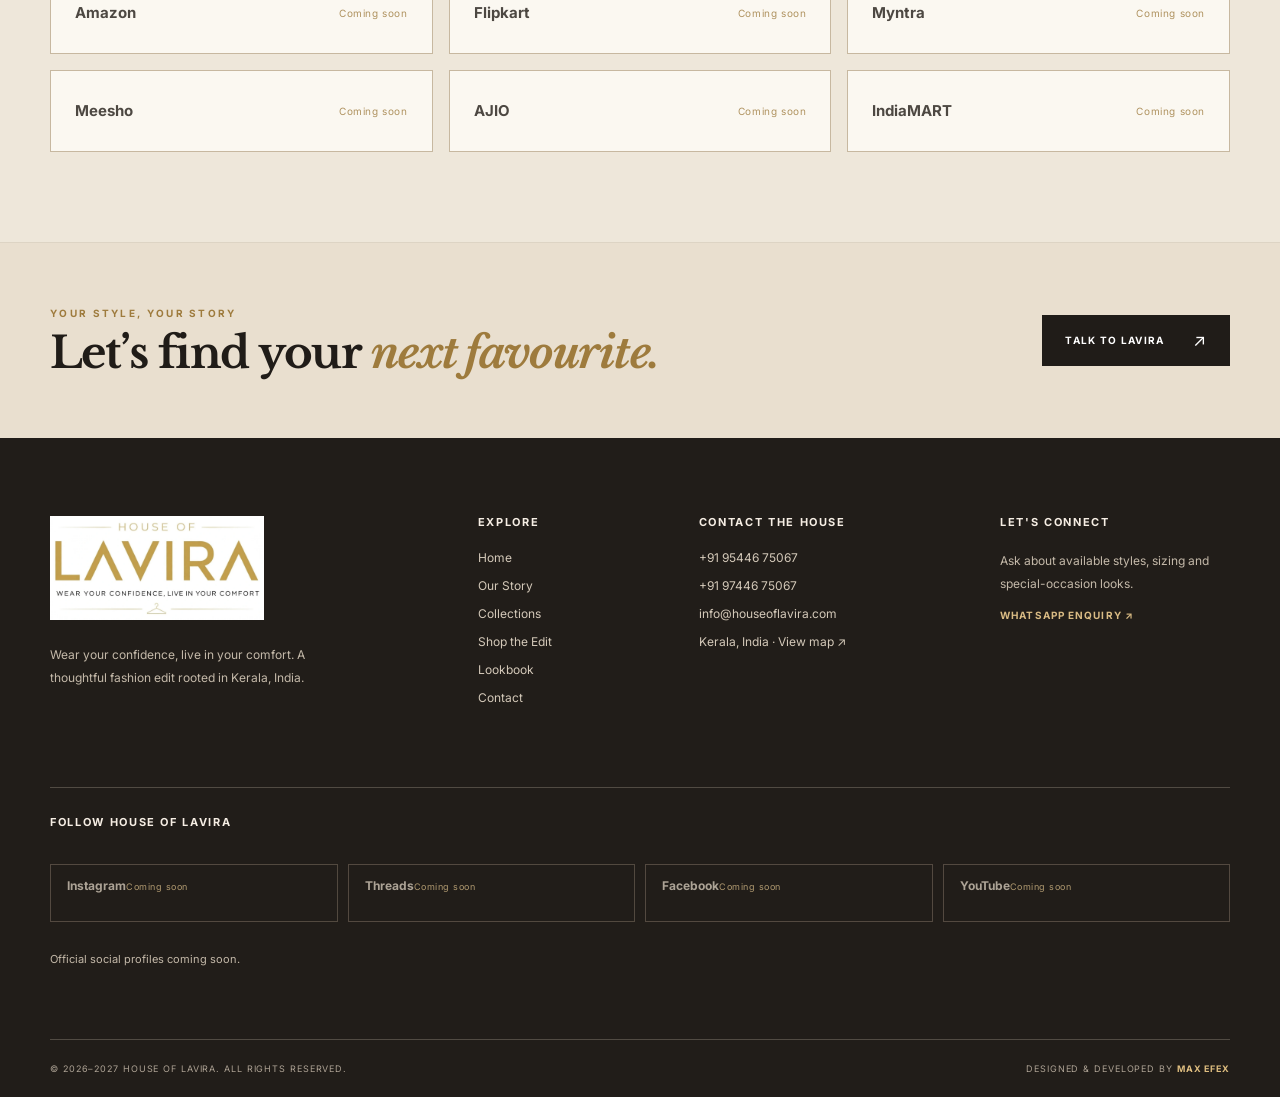
==== commit 3bcf2b59: "Update index.html" ====
--- a/index.html
+++ b/index.html
@@ -1,49 +1,269 @@
-<!doctype html><html lang="en"><head>
-  <meta charset="utf-8"><meta name="viewport" content="width=device-width, initial-scale=1"><meta name="theme-color" content="#f8f4ec">
-  <meta name="description" content="Discover the refined fashion edit of HOUSE OF LAVIRA, rooted in Kerala, India."><title>Wear Your Confidence, Live in Your Comfort · HOUSE OF LAVIRA</title>
-  <link rel="icon" href="assets/favicon.png" type="image/png"><link rel="preconnect" href="https://fonts.googleapis.com"><link rel="preconnect" href="https://fonts.gstatic.com" crossorigin>
-  <link href="https://fonts.googleapis.com/css2?family=Inter:wght@400;500;600;700&family=Libre+Baskerville:ital,wght@0,400;0,700;1,400;1,700&display=swap" rel="stylesheet">
-  <link rel="stylesheet" href="assets/style.css"><script src="assets/site.js" defer></script>
-  </head><body data-page="home"><a class="skip" href="#main">Skip to content</a>
-  <div class="announcement"><span>HOUSE OF LAVIRA <i>✦</i> KERALA, INDIA</span><span class="announcement-right"><a href="tel:+919544675067">+91 95446 75067</a><span class="announcement-sep">/</span><a href="tel:+919744675067">+91 97446 75067</a></span></div>
-  <header class="site-header"><div class="shell header-inner">
-  <a class="brand" href="index.html" aria-label="House of Lavira — Home"><img src="assets/lavira-logo.webp" alt="House of Lavira — Wear your confidence, live in your comfort" width="252" height="113"></a>
-  <nav id="site-nav" class="nav" aria-label="Primary navigation"><a href="index.html" class="active" aria-current=page>Home</a><a href="about.html" class="" >Our Story</a><a href="collections.html" class="" >Collections</a><a href="shop.html" class="" >Shop the Edit</a><a href="lookbook.html" class="" >Lookbook</a><a href="contact.html" class="" >Contact</a></nav>
-  <div class="header-actions"><a class="fav-nav" href="shop.html?favourites=1" aria-label="View saved looks" title="Saved looks">♡ <span id="fav-count">0</span></a><button type="button" class="menu-toggle" id="menu-toggle" aria-controls="site-nav" aria-expanded="false" aria-label="Open navigation"><span></span><span></span><span></span></button>
-  </div></header><main id="main"><section class="home-hero">
-  <div class="home-hero-photo"><img class="" src="assets/campaign.webp" alt="Woman in delicately embroidered ivory ethnic fashion, luxury editorial look" loading="eager" decoding="async" fetchpriority="high"><span class="hero-image-caption">01 / THE HOUSE EDIT</span></div>
-  <div class="home-hero-copy"><div class="hero-copy-inner"><span class="eyebrow">HOUSE OF LAVIRA · ESTABLISHED IN KERALA</span><h1>Wear your <em>confidence.</em><br>Live in your comfort.</h1><div class="gold-line"></div><p>A considered world of everyday elegance, timeless details and beautiful self-expression. Fashion that feels unmistakably yours.</p><div class="button-row"><a class="btn btn--dark" href="collections.html">Discover the edits<span aria-hidden="true">↗</span></a><a class="btn btn--outline" href="about.html">Our story<span aria-hidden="true">↗</span></a></div><span class="hero-bottom">UNCOMPPLICATED ELEGANCE <span>✦</span> TIMELESS EXPRESSION</span></div>
+<!doctype html>
+<html lang="en">
+
+<head>
+  <meta charset="utf-8">
+  <meta name="viewport" content="width=device-width, initial-scale=1">
+  <meta name="theme-color" content="#f8f4ec">
+  <meta name="description" content="Discover the refined fashion edit of HOUSE OF LAVIRA, rooted in Kerala, India.">
+  <title>Wear Your Confidence, Live in Your Comfort · HOUSE OF LAVIRA</title>
+  <link rel="icon" href="assets/favicon.png" type="image/png">
+  <link rel="preconnect" href="https://fonts.googleapis.com">
+  <link rel="preconnect" href="https://fonts.gstatic.com" crossorigin>
+  <link
+    href="https://fonts.googleapis.com/css2?family=Inter:wght@400;500;600;700&family=Libre+Baskerville:ital,wght@0,400;0,700;1,400;1,700&display=swap"
+    rel="stylesheet">
+  <link rel="stylesheet" href="assets/style.css">
+  <script src="assets/site.js" defer></script>
+</head>
+
+<body data-page="home"><a class="skip" href="#main">Skip to content</a>
+  <div class="announcement"><span>HOUSE OF LAVIRA <i>✦</i> KERALA, INDIA</span><span class="announcement-right"><a
+        href="tel:+919544675067">+91 95446 75067</a><span class="announcement-sep">/</span><a
+        href="tel:+919744675067">+91 97446 75067</a></span></div>
+  <header class="site-header">
+    <div class="shell header-inner">
+      <a class="brand" href="index.html" aria-label="House of Lavira — Home"><img src="assets/lavira-logo.webp"
+          alt="House of Lavira — Wear your confidence, live in your comfort" width="252" height="113"></a>
+      <nav id="site-nav" class="nav" aria-label="Primary navigation"><a href="index.html" class="active"
+          aria-current=page>Home</a><a href="about.html" class="">Our Story</a><a href="collections.html"
+          class="">Collections</a><a href="shop.html" class="">Shop the Edit</a><a href="lookbook.html"
+          class="">Lookbook</a><a href="contact.html" class="">Contact</a></nav>
+      <div class="header-actions"><a class="fav-nav" href="shop.html?favourites=1" aria-label="View saved looks"
+          title="Saved looks">♡ <span id="fav-count">0</span></a><button type="button" class="menu-toggle"
+          id="menu-toggle" aria-controls="site-nav" aria-expanded="false"
+          aria-label="Open navigation"><span></span><span></span><span></span></button></div>
+    </div>
+  </header>
+  <main id="main">
+    <section class="home-hero">
+      <div class="home-hero-photo"><img class="" src="assets/campaign.webp"
+          alt="Woman in delicately embroidered ivory ethnic fashion, luxury editorial look" loading="eager"
+          decoding="async" fetchpriority="high"><span class="hero-image-caption">01 / THE HOUSE EDIT</span></div>
+      <div class="home-hero-copy">
+        <div class="hero-copy-inner"><span class="eyebrow">HOUSE OF LAVIRA · ESTABLISHED IN KERALA</span>
+          <h1>Wear your <em>confidence.</em><br>Live in your comfort.</h1>
+          <div class="gold-line"></div>
+          <p>A considered world of everyday elegance, timeless details and beautiful self-expression. Fashion that feels
+            unmistakably yours.</p>
+          <div class="button-row"><a class="btn btn--dark" href="collections.html">Discover the edits<span
+                aria-hidden="true">↗</span></a><a class="btn btn--outline" href="about.html">Our story<span
+                aria-hidden="true">↗</span></a></div><span class="hero-bottom">UNCOMPLICATED ELEGANCE <span>✦</span>
+            TIMELESS EXPRESSION</span>
+        </div>
+      </div>
+    </section>
+    <div class="promise-bar"><span>01 <strong>YOUR STYLE, YOUR WAY</strong></span><i>✧</i><span>02 <strong>CURATED WITH
+          CARE</strong></span><i>✧</i><span>03 <strong>ROOTED IN KERALA</strong></span></div>
+    <section class="section shell home-collection">
+      <div class="section-head">
+        <div><span class="eyebrow">01 — THE COLLECTIONS</span>
+          <h2>A wardrobe of <em>possibilities.</em></h2>
+        </div>
+        <p>Thoughtfully styled looks for the moments you live in — from relaxed afternoons to special evenings.</p>
+      </div>
+      <div class="three-collections">
+        <a class="collection-tile" href="shop.html?category=everyday">
+          <div class="collection-tile-photo"><img class="" src="assets/blush.webp"
+              alt="Everyday Grace editorial fashion image" loading="lazy" decoding="async"></div>
+          <div class="collection-tile-overlay"><span class="number">01</span>
+            <div>
+              <h3>Everyday Grace</h3>
+              <p>Easy to wear. Hard to forget.</p>
+            </div><span class="circle-arrow" aria-hidden="true">↗</span>
+          </div>
+        </a>
+        <a class="collection-tile" href="shop.html?category=classics">
+          <div class="collection-tile-photo"><img class="" src="assets/olive.webp"
+              alt="Modern Classics editorial fashion image" loading="lazy" decoding="async"></div>
+          <div class="collection-tile-overlay"><span class="number">02</span>
+            <div>
+              <h3>Modern Classics</h3>
+              <p>The beauty of enduring style.</p>
+            </div><span class="circle-arrow" aria-hidden="true">↗</span>
+          </div>
+        </a>
+        <a class="collection-tile" href="shop.html?category=occasion">
+          <div class="collection-tile-photo"><img class="" src="assets/mauve.webp"
+              alt="Occasion Edit editorial fashion image" loading="lazy" decoding="async"></div>
+          <div class="collection-tile-overlay"><span class="number">03</span>
+            <div>
+              <h3>Occasion Edit</h3>
+              <p>Something worth celebrating.</p>
+            </div><span class="circle-arrow" aria-hidden="true">↗</span>
+          </div>
+        </a>
+      </div>
+      <div class="section-action"><a class="btn btn--outline" href="collections.html">View all collections<span
+            aria-hidden="true">↗</span></a></div>
+    </section>
+    <section class="editorial-band">
+      <div class="editorial-image"><img class="" src="assets/atelier.webp"
+          alt="Warm cream and gold embroidered garments on a boutique rack" loading="lazy" decoding="async"></div>
+      <div class="editorial-copy"><span class="eyebrow">02 — A QUIET KIND OF LUXURY</span>
+        <h2>Beautiful things<br><em>begin with feeling.</em></h2>
+        <p>It is the way a fabric falls, the softness of a favourite shade and the ease of feeling at home in what you
+          wear. That is the spirit of Lavira.</p><a class="btn btn--outline" href="lookbook.html">Step into the
+          lookbook<span aria-hidden="true">↗</span></a><span class="editorial-mark">THE LAVIRA JOURNAL — VOL. 01</span>
+      </div>
+    </section>
+    <section class="section shell">
+      <div class="section-head section-head--middle">
+        <div><span class="eyebrow">03 — THE SIGNATURE EDIT</span>
+          <h2>Looks to <em>love.</em></h2>
+        </div>
+        <p>Explore the editorial edit. Message us directly to check what is available.</p>
+      </div>
+      <div class="product-row">
+        <article class="product" data-id="ivory" data-category="everyday" data-name="ivory reverie" data-index="0">
+          <div class="product-media"><img class="" src="assets/ivory.webp"
+              alt="Concept editorial photograph for Ivory Reverie" loading="lazy" decoding="async"><span
+              class="product-kicker">THE LAVIRA EDIT</span><button class="heart" type="button" data-heart="ivory"
+              aria-label="Save Ivory Reverie" aria-pressed="false">♡</button></div>
+          <div class="product-content"><span class="product-type">everyday</span>
+            <div class="product-name-row">
+              <h3>Ivory Reverie</h3><button type="button" class="quick" data-preview="ivory"
+                aria-label="Preview Ivory Reverie">↗</button>
+            </div>
+            <p>Ivory embroidered draping with an understated, elegant finish.</p><a class="enquire-link"
+              href="https://wa.me/919544675067?text=Hello%20House%20of%20Lavira%2C%20I%20would%20like%20to%20enquire%20about%20Ivory%20Reverie.%20Please%20share%20current%20availability%2C%20sizes%20and%20prices."
+              target="_blank" rel="noopener noreferrer">Enquire about this look <span aria-hidden="true">→</span></a>
+          </div>
+        </article>
+        <article class="product" data-id="olive" data-category="classics" data-name="the olive edit" data-index="1">
+          <div class="product-media"><img class="" src="assets/olive.webp"
+              alt="Concept editorial photograph for The Olive Edit" loading="lazy" decoding="async"><span
+              class="product-kicker">THE LAVIRA EDIT</span><button class="heart" type="button" data-heart="olive"
+              aria-label="Save The Olive Edit" aria-pressed="false">♡</button></div>
+          <div class="product-content"><span class="product-type">classics</span>
+            <div class="product-name-row">
+              <h3>The Olive Edit</h3><button type="button" class="quick" data-preview="olive"
+                aria-label="Preview The Olive Edit">↗</button>
+            </div>
+            <p>A richly textured botanical green statement with soft gold accents.</p><a class="enquire-link"
+              href="https://wa.me/919544675067?text=Hello%20House%20of%20Lavira%2C%20I%20would%20like%20to%20enquire%20about%20The%20Olive%20Edit.%20Please%20share%20current%20availability%2C%20sizes%20and%20prices."
+              target="_blank" rel="noopener noreferrer">Enquire about this look <span aria-hidden="true">→</span></a>
+          </div>
+        </article>
+        <article class="product" data-id="mauve" data-category="occasion" data-name="mauve muse" data-index="2">
+          <div class="product-media"><img class="" src="assets/mauve.webp"
+              alt="Concept editorial photograph for Mauve Muse" loading="lazy" decoding="async"><span
+              class="product-kicker">THE LAVIRA EDIT</span><button class="heart" type="button" data-heart="mauve"
+              aria-label="Save Mauve Muse" aria-pressed="false">♡</button></div>
+          <div class="product-content"><span class="product-type">occasion</span>
+            <div class="product-name-row">
+              <h3>Mauve Muse</h3><button type="button" class="quick" data-preview="mauve"
+                aria-label="Preview Mauve Muse">↗</button>
+            </div>
+            <p>Muted mauve and delicate detailing for an occasion-led look.</p><a class="enquire-link"
+              href="https://wa.me/919544675067?text=Hello%20House%20of%20Lavira%2C%20I%20would%20like%20to%20enquire%20about%20Mauve%20Muse.%20Please%20share%20current%20availability%2C%20sizes%20and%20prices."
+              target="_blank" rel="noopener noreferrer">Enquire about this look <span aria-hidden="true">→</span></a>
+          </div>
+        </article>
+        <article class="product" data-id="emerald" data-category="occasion" data-name="emerald evening" data-index="3">
+          <div class="product-media"><img class="" src="assets/emerald.webp"
+              alt="Concept editorial photograph for Emerald Evening" loading="lazy" decoding="async"><span
+              class="product-kicker">THE LAVIRA EDIT</span><button class="heart" type="button" data-heart="emerald"
+              aria-label="Save Emerald Evening" aria-pressed="false">♡</button></div>
+          <div class="product-content"><span class="product-type">occasion</span>
+            <div class="product-name-row">
+              <h3>Emerald Evening</h3><button type="button" class="quick" data-preview="emerald"
+                aria-label="Preview Emerald Evening">↗</button>
+            </div>
+            <p>Deep emerald tones with refined heritage-inspired detailing.</p><a class="enquire-link"
+              href="https://wa.me/919544675067?text=Hello%20House%20of%20Lavira%2C%20I%20would%20like%20to%20enquire%20about%20Emerald%20Evening.%20Please%20share%20current%20availability%2C%20sizes%20and%20prices."
+              target="_blank" rel="noopener noreferrer">Enquire about this look <span aria-hidden="true">→</span></a>
+          </div>
+        </article>
+      </div>
+      <div class="section-action"><a class="btn btn--outline" href="shop.html">Explore the full edit<span
+            aria-hidden="true">↗</span></a></div>
+    </section>
+    <section class="quote-banner">
+      <div class="shell quote-inner"><span class="small-star">✦</span>
+        <p>Style is personal. <em>Grace is timeless.</em></p><span>HOUSE OF LAVIRA</span>
+      </div>
+    </section>
+    <section class="section shell home-story">
+      <div class="home-story-photo"><img class="" src="assets/heritage.webp"
+          alt="Sunlit Kerala-inspired heritage veranda by the backwaters" loading="lazy" decoding="async"></div>
+      <div class="home-story-copy"><span class="eyebrow">04 — A STORY WITH ROOTS</span>
+        <h2>From Kerala,<br><em>with warmth.</em></h2>
+        <p>Inspired by the calm beauty of Kerala’s backwaters, HOUSE OF LAVIRA brings a thoughtful sensibility to modern
+          fashion — personal, graceful and comfortably your own.</p><a class="btn btn--outline" href="about.html">Read
+          our story<span aria-hidden="true">↗</span></a>
+      </div>
+    </section>
+    <section class="marketplaces-section" aria-labelledby="marketplace-heading">
+      <div class="shell"><span class="eyebrow">SHOP HOUSE OF LAVIRA</span>
+        <h2 id="marketplace-heading">Find us <em>everywhere.</em></h2>
+        <p>Our official marketplace stores are coming soon. Explore the edit here or enquire directly while our
+          storefronts are being prepared.</p>
+        <div class="marketplace-grid"><a class="external-account" data-account="amazon" aria-disabled="true"><span
+              class="account-label">Amazon</span><span class="account-status">Coming soon</span></a><a
+            class="external-account" data-account="flipkart" aria-disabled="true"><span
+              class="account-label">Flipkart</span><span class="account-status">Coming soon</span></a><a
+            class="external-account" data-account="indiamart" aria-disabled="true"><span
+              class="account-label">Myntra</span><span class="account-status">Coming soon</span></a><a
+            class="external-account" data-account="Myntra" aria-disabled="true"><span
+              class="account-label">Meesho</span><span class="account-status">Coming soon</span></a><a
+            class="external-account" data-account="Meesho" aria-disabled="true"><span
+              class="account-label">AJIO</span><span class="account-status">Coming soon</span></a><a
+            class="external-account" data-account="AJIO" aria-disabled="true"><span
+              class="account-label">IndiaMART</span><span class="account-status">Coming soon</span></a></div>
+      </div>
+    </section>
+  </main>
+  <section class="bottom-cta" aria-label="Enquiries">
+    <div class="shell bottom-cta-inner">
+      <div><span class="eyebrow">Your style, your story</span>
+        <h2>Let’s find your <em>next favourite.</em></h2>
+      </div><a class="btn btn--dark" href="contact.html">Talk to Lavira<span aria-hidden="true">↗</span></a>
+    </div>
   </section>
-  <div class="promise-bar"><span>01 <strong>YOUR STYLE, YOUR WAY</strong></span><i>✧</i><span>02 <strong>CURATED WITH CARE</strong></span><i>✧</i><span>03 <strong>ROOTED IN KERALA</strong></span></div>
-  <section class="section shell home-collection"><div class="section-head"><div><span class="eyebrow">01 — THE COLLECTIONS</span><h2>A wardrobe of <em>possibilities.</em></h2></div><p>Thoughtfully styled looks for the moments you live in — from relaxed afternoons to special evenings.</p>
-  </div><div class="three-collections">
-  <a class="collection-tile" href="shop.html?category=everyday"><div class="collection-tile-photo"><img class="" src="assets/blush.webp" alt="Everyday Grace editorial fashion image" loading="lazy" decoding="async"></div><div class="collection-tile-overlay"><span class="number">01</span><div><h3>Everyday Grace</h3><p>Easy to wear. Hard to forget.</p></div><span class="circle-arrow" aria-hidden="true">↗</span></div></a>
-  <a class="collection-tile" href="shop.html?category=classics"><div class="collection-tile-photo"><img class="" src="assets/olive.webp" alt="Modern Classics editorial fashion image" loading="lazy" decoding="async"></div><div class="collection-tile-overlay"><span class="number">02</span><div><h3>Modern Classics</h3><p>The beauty of enduring style.</p></div><span class="circle-arrow" aria-hidden="true">↗</span></div></a>
-  <a class="collection-tile" href="shop.html?category=occasion"><div class="collection-tile-photo"><img class="" src="assets/mauve.webp" alt="Occasion Edit editorial fashion image" loading="lazy" decoding="async"></div><div class="collection-tile-overlay"><span class="number">03</span><div><h3>Occasion Edit</h3><p>Something worth celebrating.</p></div><span class="circle-arrow" aria-hidden="true">↗</span></div></a>
-  </div><div class="section-action"><a class="btn btn--outline" href="collections.html">View all collections<span aria-hidden="true">↗</span></a></div></section>
-  <section class="editorial-band"><div class="editorial-image"><img class="" src="assets/atelier.webp" alt="Warm cream and gold embroidered garments on a boutique rack" loading="lazy" decoding="async"></div>
-  <div class="editorial-copy"><span class="eyebrow">02 — A QUIET KIND OF LUXURY</span><h2>Beautiful things<br><em>begin with feeling.</em></h2><p>It is the way a fabric falls, the softness of a favourite shade and the ease of feeling at home in what you wear. That is the spirit of Lavira.</p><a class="btn btn--outline" href="lookbook.html">Step into the lookbook<span aria-hidden="true">↗</span></a></div></section>
-  <section class="section shell"><div class="section-head section-head--middle"><div><span class="eyebrow">03 — THE SIGNATURE EDIT</span><h2>Looks to <em>love.</em></h2></div><p>Explore the editorial edit. Message us directly to check what is available.</p></div>
-  <div class="product-row"><article class="product" data-id="ivory" data-category="everyday" data-name="ivory reverie" data-index="0">
-  <div class="product-media"><img class="" src="assets/ivory.webp" alt="Concept editorial photograph for Ivory Reverie" loading="lazy" decoding="async"><span class="product-kicker">THE LAVIRA EDIT</span><button type="button" class="heart" data-heart="ivory" aria-label="Save Ivory Reverie" aria-pressed="false">♡</button></div>
-  <div class="product-content"><span class="product-type">everyday</span><div class="product-name-row"><h3>Ivory Reverie</h3><button type="button" class="quick" data-preview="ivory" aria-label="Preview Ivory Reverie">↗</button></div><p>Ivory embroidered draping with an understated, elegant finish.</p><a class="enquire-link" href="https://wa.me/919544675067?text=Hello%20House%20of%20Lavira%2C%20I%20would%20like%20to%20enquire%20about%20Ivory%20Reverie.%20Please%20share%20current%20availability%2C%20sizes%20and%20prices." target="_blank" rel="noopener noreferrer">Enquire about this look <span aria-hidden="true">↗</span></a></div>
-  </article><article class="product" data-id="olive" data-category="classics" data-name="the olive edit" data-index="1">
-  <div class="product-media"><img class="" src="assets/olive.webp" alt="Concept editorial photograph for The Olive Edit" loading="lazy" decoding="async"><span class="product-kicker">THE LAVIRA EDIT</span><button type="button" class="heart" data-heart="olive" aria-label="Save The Olive Edit" aria-pressed="false">♡</button></div>
-  <div class="product-content"><span class="product-type">classics</span><div class="product-name-row"><h3>The Olive Edit</h3><button type="button" class="quick" data-preview="olive" aria-label="Preview The Olive Edit">↗</button></div><p>A richly textured botanical green statement with soft gold accents.</p><a class="enquire-link" href="https://wa.me/919544675067?text=Hello%20House%20of%20Lavira%2C%20I%20would%20like%20to%20enquire%20about%20The%20Olive%20Edit.%20Please%20share%20current%20availability%2C%20sizes%20and%20prices." target="_blank" rel="noopener noreferrer">Enquire about this look <span aria-hidden="true">↗</span></a></div>
-  </article><article class="product" data-id="mauve" data-category="occasion" data-name="mauve muse" data-index="2">
-  <div class="product-media"><img class="" src="assets/mauve.webp" alt="Concept editorial photograph for Mauve Muse" loading="lazy" decoding="async"><span class="product-kicker">THE LAVIRA EDIT</span><button type="button" class="heart" data-heart="mauve" aria-label="Save Mauve Muse" aria-pressed="false">♡</button></div>
-  <div class="product-content"><span class="product-type">occasion</span><div class="product-name-row"><h3>Mauve Muse</h3><button type="button" class="quick" data-preview="mauve" aria-label="Preview Mauve Muse">↗</button></div><p>Muted mauve and delicate detailing for an occasion-led look.</p><a class="enquire-link" href="https://wa.me/919544675067?text=Hello%20House%20of%20Lavira%2C%20I%20would%20like%20to%20enquire%20about%20Mauve%20Muse.%20Please%20share%20current%20availability%2C%20sizes%20and%20prices." target="_blank" rel="noopener noreferrer">Enquire about this look <span aria-hidden="true">↗</span></a></div>
-  </article><article class="product" data-id="emerald" data-category="occasion" data-name="emerald evening" data-index="3">
-  <div class="product-media"><img class="" src="assets/emerald.webp" alt="Concept editorial photograph for Emerald Evening" loading="lazy" decoding="async"><span class="product-kicker">THE LAVIRA EDIT</span><button type="button" class="heart" data-heart="emerald" aria-label="Save Emerald Evening" aria-pressed="false">♡</button></div>
-  <div class="product-content"><span class="product-type">occasion</span><div class="product-name-row"><h3>Emerald Evening</h3><button type="button" class="quick" data-preview="emerald" aria-label="Preview Emerald Evening">↗</button></div><p>Deep emerald tones with refined heritage-inspired detailing.</p><a class="enquire-link" href="https://wa.me/919544675067?text=Hello%20House%20of%20Lavira%2C%20I%20would%20like%20to%20enquire%20about%20Emerald%20Evening.%20Please%20share%20current%20availability%2C%20sizes%20and%20prices." target="_blank" rel="noopener noreferrer">Enquire about this look <span aria-hidden="true">↗</span></a></div>
-  </article></div><div class="section-action"><a class="btn btn--outline" href="shop.html">Explore the full edit<span aria-hidden="true">↗</span></a></div></section>
-  <section class="quote-banner"><div class="shell quote-inner"><span class="small-star">✦</span><p>Style is personal. <em>Grace is timeless.</em></p><span>HOUSE OF LAVIRA</span></div></section>
-  <section class="section shell home-story"><div class="home-story-photo"><img class="" src="assets/heritage.webp" alt="Sunlit Kerala-inspired heritage veranda by the backwaters" loading="lazy" decoding="async"></div><div class="home-story-copy"><span class="eyebrow">THE LAVIRA STORY</span><h2>Rooted in awareness.<br><em>Made for living.</em></h2><p>Our pieces are designed to move with you — from slow mornings to candlelit celebrations.</p><a class="btn btn--outline" href="about.html">Read our story<span aria-hidden="true">↗</span></a></div></section>
-  <footer class="footer"><div class="shell footer-grid">
-  <div class="footer-brand"><a href="index.html" aria-label="House of Lavira home"><img src="assets/lavira-logo.webp" alt="House of Lavira logo" width="250" height="112"></a><p>Wear your confidence, live in your comfort. A thoughtful fashion edit rooted in Kerala, India.</p></div>
-  <div><h3>Explore</h3><a href="index.html">Home</a><a href="about.html">Our Story</a><a href="collections.html">Collections</a><a href="shop.html">Shop the Edit</a><a href="lookbook.html">Lookbook</a><a href="contact.html">Contact</a></div>
-  <div><h3>Contact the house</h3><a href="tel:+919544675067">+91 95446 75067</a><a href="tel:+919744675067">+91 97446 75067</a><a href="mailto:info@houseoflavira.com">info@houseoflavira.com</a><a href="contact.html#location">Kerala, India — View map ↗</a></div>
-  <div><h3>Let's connect</h3><p>Ask about available styles, sizing and special-occasion looks.</p><a class="footer-link" href="https://wa.me/919544675067?text=Hello%20House%20of%20Lavira%2C%20I%20would%20like%20to%20enquire." target="_blank" rel="noopener noreferrer">WhatsApp enquiry ↗</a></div>
-  <div class="footer-accounts"><h3>Follow House of Lavira</h3><div class="footer-social-grid"><a class="external-account" data-account="instagram" aria-disabled="true"><span class="account-label">Instagram</span><span class="account-status">Coming soon</span></a><a class="external-account" data-account="threads" aria-disabled="true"><span class="account-label">Threads</span><span class="account-status">Coming soon</span></a><a class="external-account" data-account="facebook" aria-disabled="true"><span class="account-label">Facebook</span><span class="account-status">Coming soon</span></a><a class="external-account" data-account="youtube" aria-disabled="true"><span class="account-label">YouTube</span><span class="account-status">Coming soon</span></a></div><p class="account-help">Official social profiles coming soon.</p></div></div><div class="shell footer-bottom"><span>© 2025–2027 HOUSE OF LAVIRA. ALL RIGHTS RESERVED.</span><span>Designed &amp; Developed by <span class="footer-credit">MAX EFEX</span></span></div></footer>
-  <a class="whatsapp" href="https://wa.me/919544675067?text=Hello%20House%20of%20Lavira%2C%20I%20would%20like%20to%20enquire." target="_blank" rel="noopener noreferrer" aria-label="Chat with House of Lavira on WhatsApp"><span aria-hidden="true">✦</span><span>ENQUIRE</span></a>
-  <div class="toast" id="toast" role="status" aria-live="polite"></div></body></html>
+  <footer class="footer">
+    <div class="shell footer-grid">
+      <div class="footer-brand"><a href="index.html" aria-label="House of Lavira home"><img
+            src="assets/lavira-logo.webp" alt="House of Lavira logo" width="250" height="112"></a>
+        <p>Wear your confidence, live in your comfort. A thoughtful fashion edit rooted in Kerala, India.</p>
+      </div>
+      <div>
+        <h3>Explore</h3><a href="index.html">Home</a><a href="about.html">Our Story</a><a
+          href="collections.html">Collections</a><a href="shop.html">Shop the Edit</a><a
+          href="lookbook.html">Lookbook</a><a href="contact.html">Contact</a>
+      </div>
+      <div>
+        <h3>Contact the house</h3><a href="tel:+919544675067">+91 95446 75067</a><a href="tel:+919744675067">+91 97446
+          75067</a><a href="mailto:info@houseoflavira.com">info@houseoflavira.com</a><a
+          href="contact.html#location">Kerala, India · View map ↗</a>
+      </div>
+      <div>
+        <h3>Let's connect</h3>
+        <p>Ask about available styles, sizing and special-occasion looks.</p><a class="footer-link"
+          href="https://wa.me/919544675067?text=Hello%20House%20of%20Lavira%2C%20I%20would%20like%20to%20enquire%20about%20your%20collections."
+          target="_blank" rel="noopener noreferrer">WhatsApp enquiry ↗</a>
+      </div>
+      <div class="footer-accounts">
+        <h3>Follow House of Lavira</h3>
+        <div class="footer-social-grid"><a class="external-account" data-account="instagram" aria-disabled="true"><span
+              class="account-label">Instagram</span><span class="account-status">Coming soon</span></a><a
+            class="external-account" data-account="threads" aria-disabled="true"><span
+              class="account-label">Threads</span><span class="account-status">Coming soon</span></a><a
+            class="external-account" data-account="facebook" aria-disabled="true"><span
+              class="account-label">Facebook</span><span class="account-status">Coming soon</span></a><a
+            class="external-account" data-account="youtube" aria-disabled="true"><span
+              class="account-label">YouTube</span><span class="account-status">Coming soon</span></a></div>
+        <p class="account-help">Official social profiles coming soon.</p>
+      </div>
+    </div>
+    <div class="shell footer-bottom"><span>© 2026–2027 HOUSE OF LAVIRA. ALL RIGHTS RESERVED.</span><span>Designed &amp;
+        Developed by <span class="footer-credit">MAX EFEX</span></span></div>
+  </footer>
+  <a class="whatsapp"
+    href="https://wa.me/919544675067?text=Hello%20House%20of%20Lavira%2C%20I%20would%20like%20to%20enquire."
+    target="_blank" rel="noopener noreferrer" aria-label="Chat with House of Lavira on WhatsApp"><span
+      aria-hidden="true">✆</span><span>ENQUIRE</span></a>
+  <div class="toast" id="toast" role="status" aria-live="polite"></div>
+</body>
+
+</html>
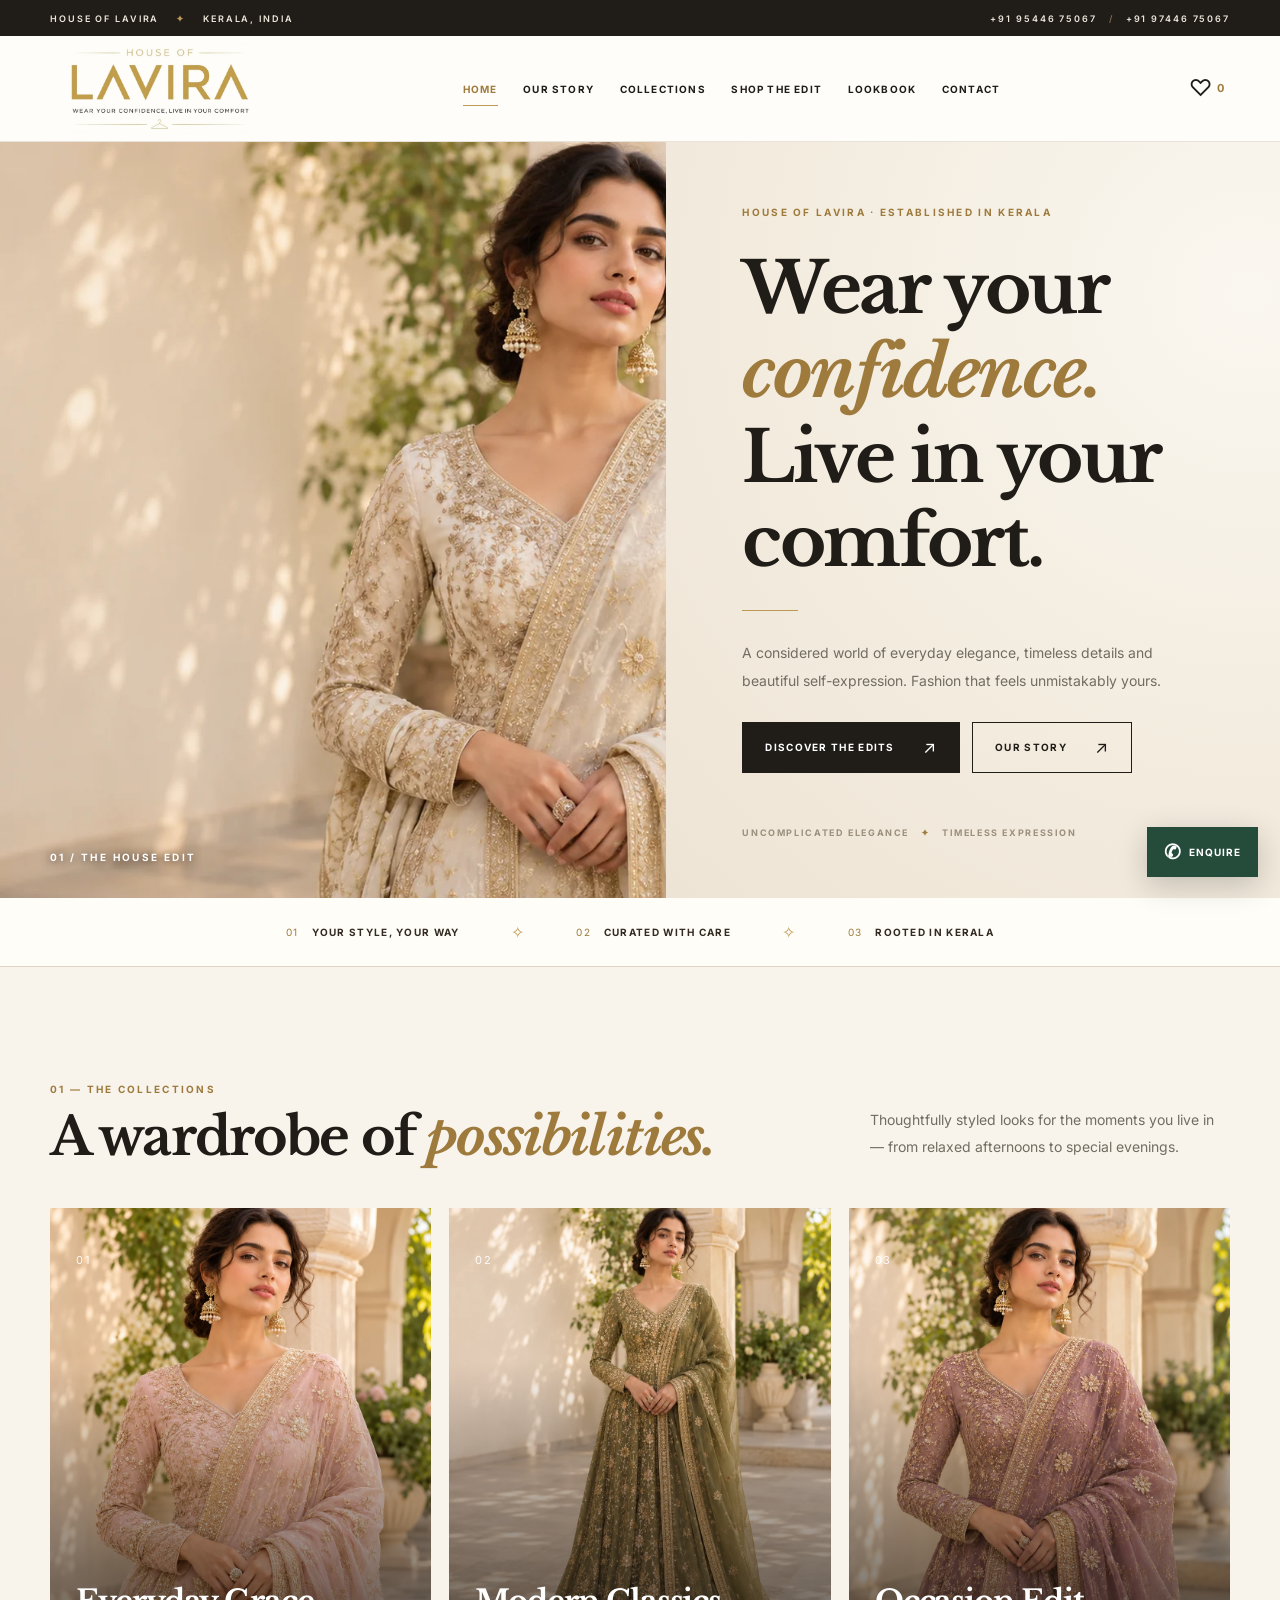
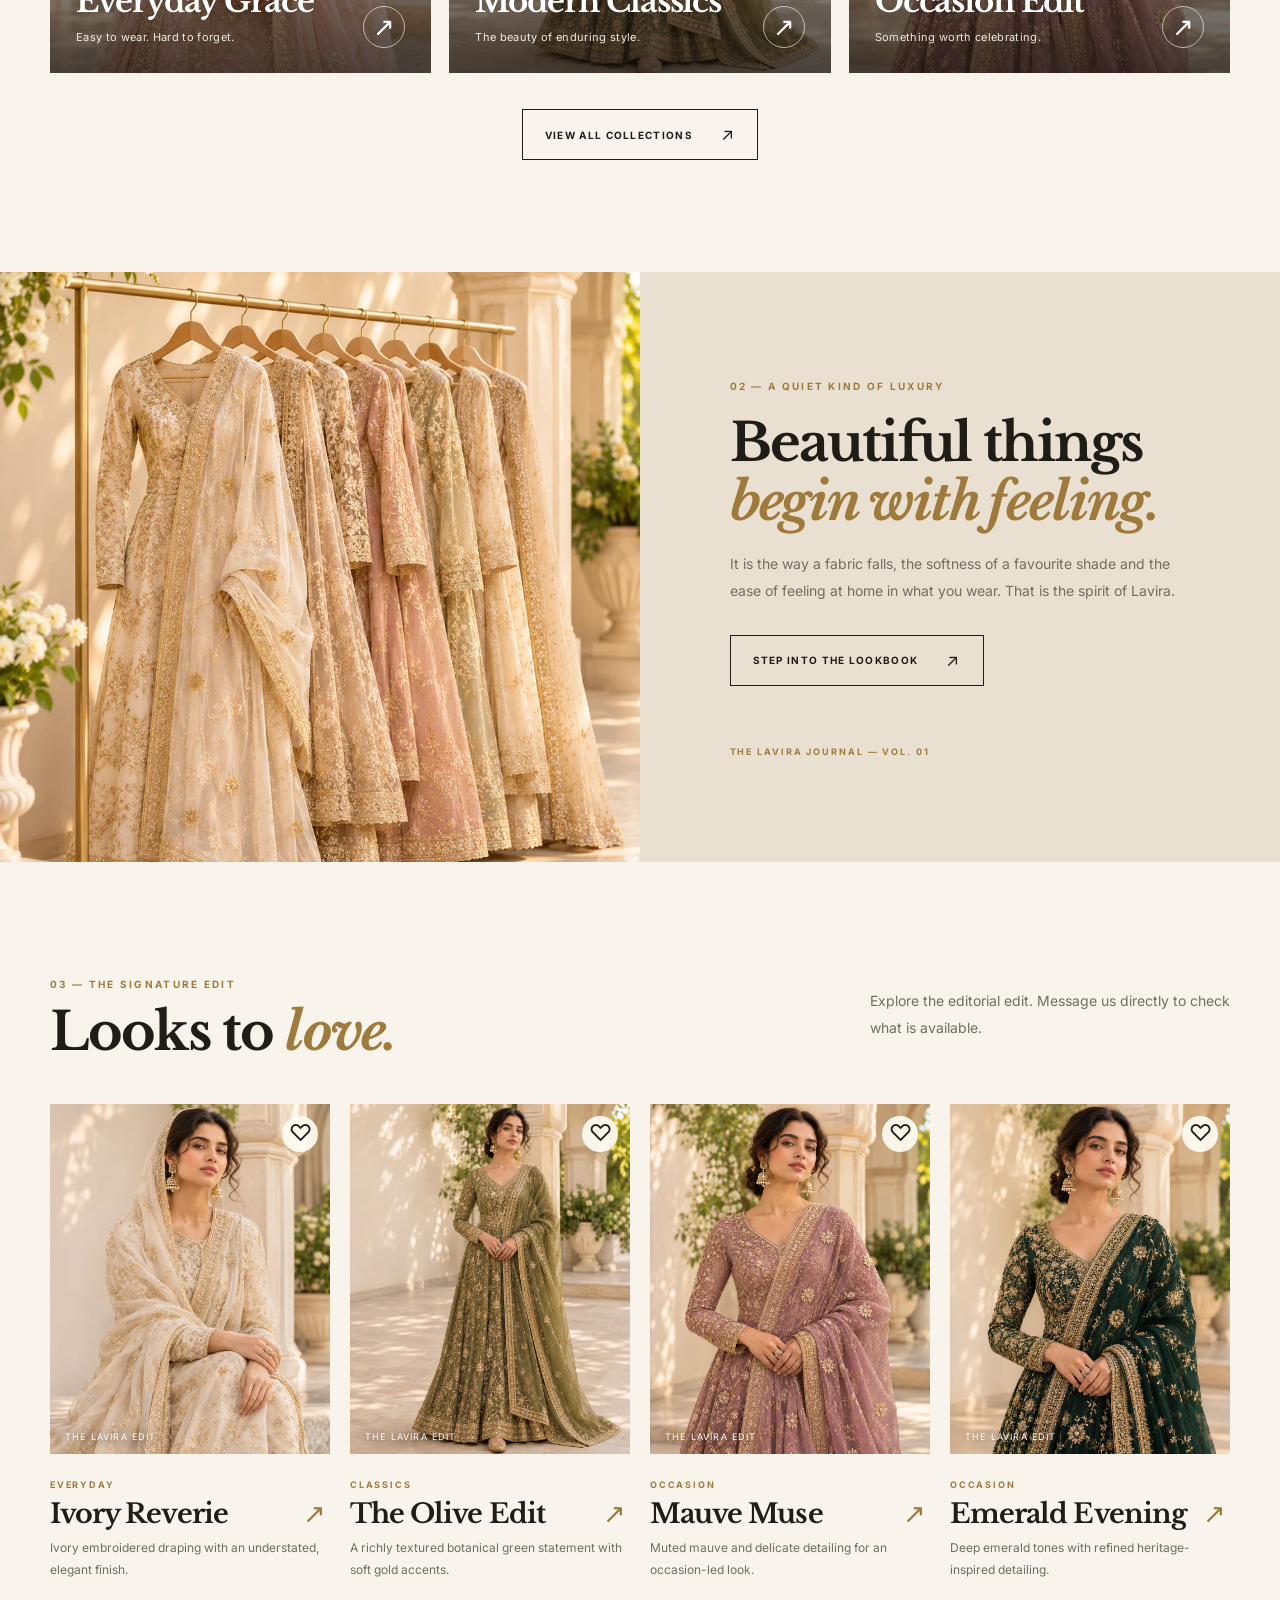
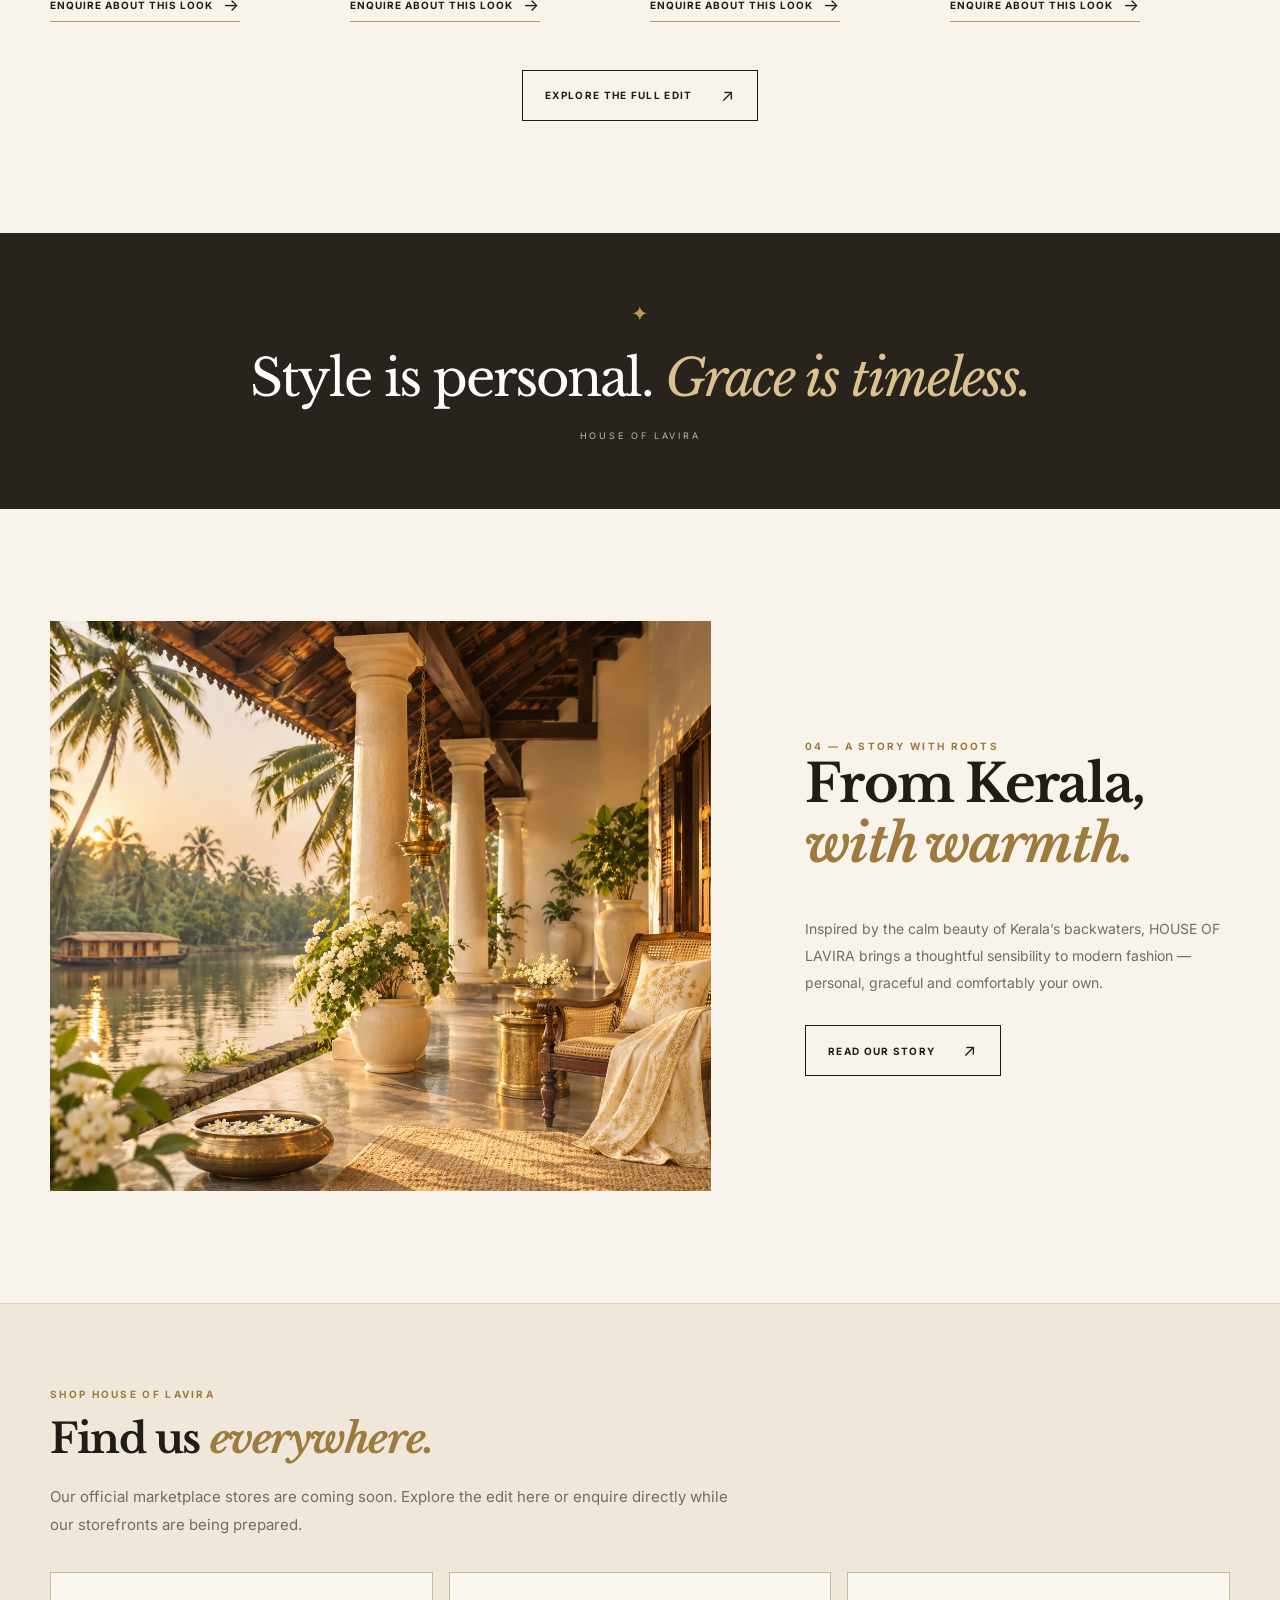
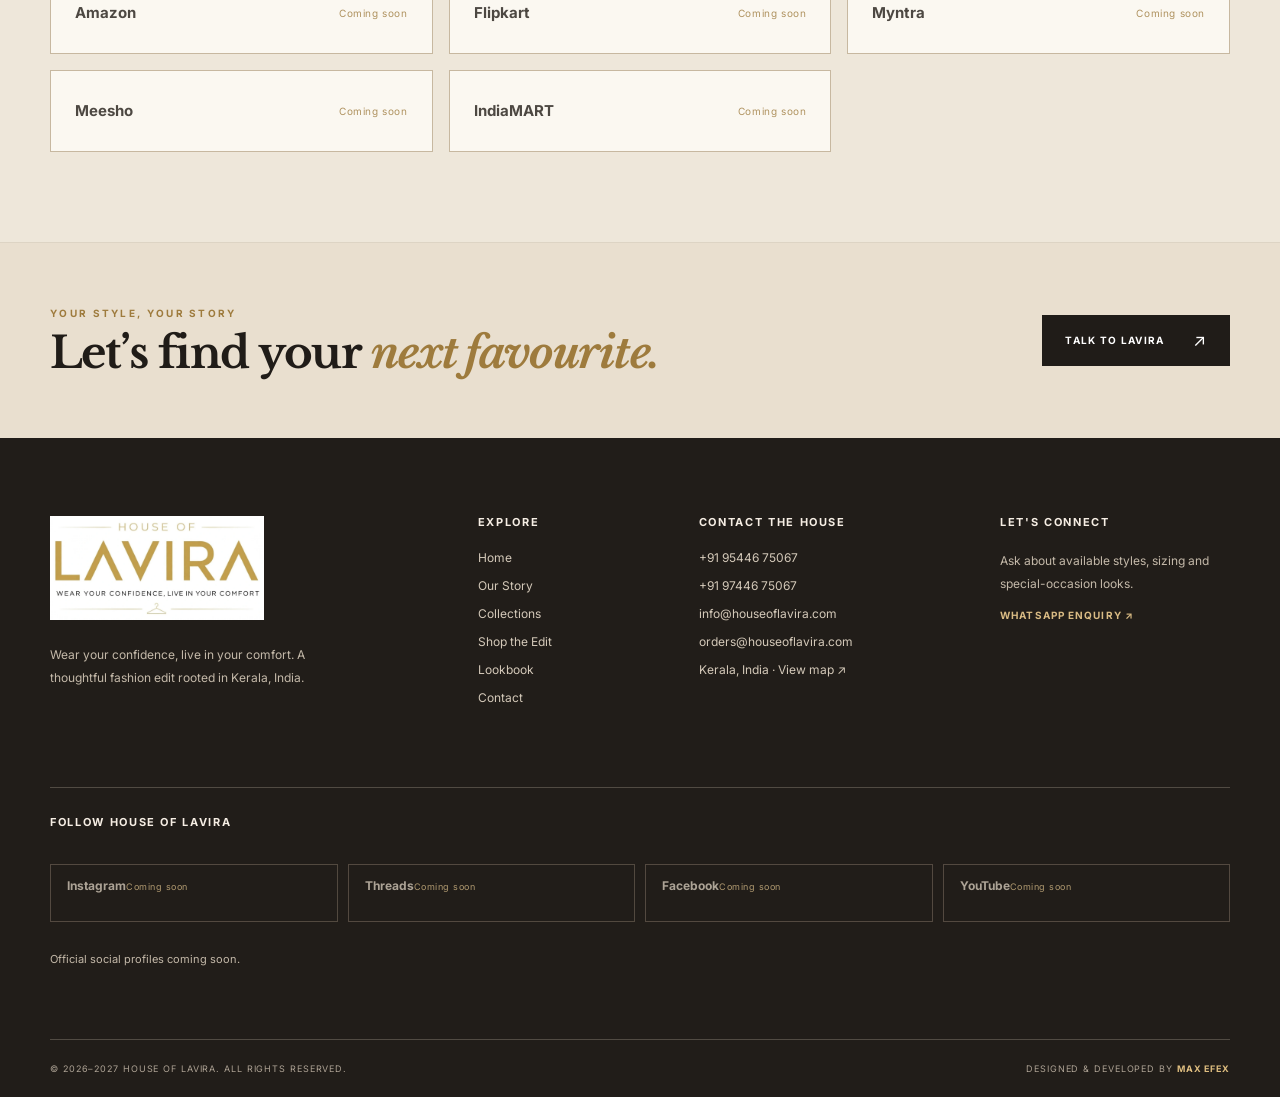
==== commit 40206f6c: "Update Lavira contact, branding and marketplace details" ====
--- a/index.html
+++ b/index.html
@@ -207,9 +207,7 @@
               class="account-label">Myntra</span><span class="account-status">Coming soon</span></a><a
             class="external-account" data-account="Myntra" aria-disabled="true"><span
               class="account-label">Meesho</span><span class="account-status">Coming soon</span></a><a
-            class="external-account" data-account="Meesho" aria-disabled="true"><span
-              class="account-label">AJIO</span><span class="account-status">Coming soon</span></a><a
-            class="external-account" data-account="AJIO" aria-disabled="true"><span
+            class="external-account" data-account="indiamart" aria-disabled="true"><span
               class="account-label">IndiaMART</span><span class="account-status">Coming soon</span></a></div>
       </div>
     </section>
@@ -234,7 +232,7 @@
       </div>
       <div>
         <h3>Contact the house</h3><a href="tel:+919544675067">+91 95446 75067</a><a href="tel:+919744675067">+91 97446
-          75067</a><a href="mailto:info@houseoflavira.com">info@houseoflavira.com</a><a
+          75067</a><a href="mailto:info@houseoflavira.com">info@houseoflavira.com</a><a href="mailto:orders@houseoflavira.com">orders@houseoflavira.com</a><a
           href="contact.html#location">Kerala, India · View map ↗</a>
       </div>
       <div>
